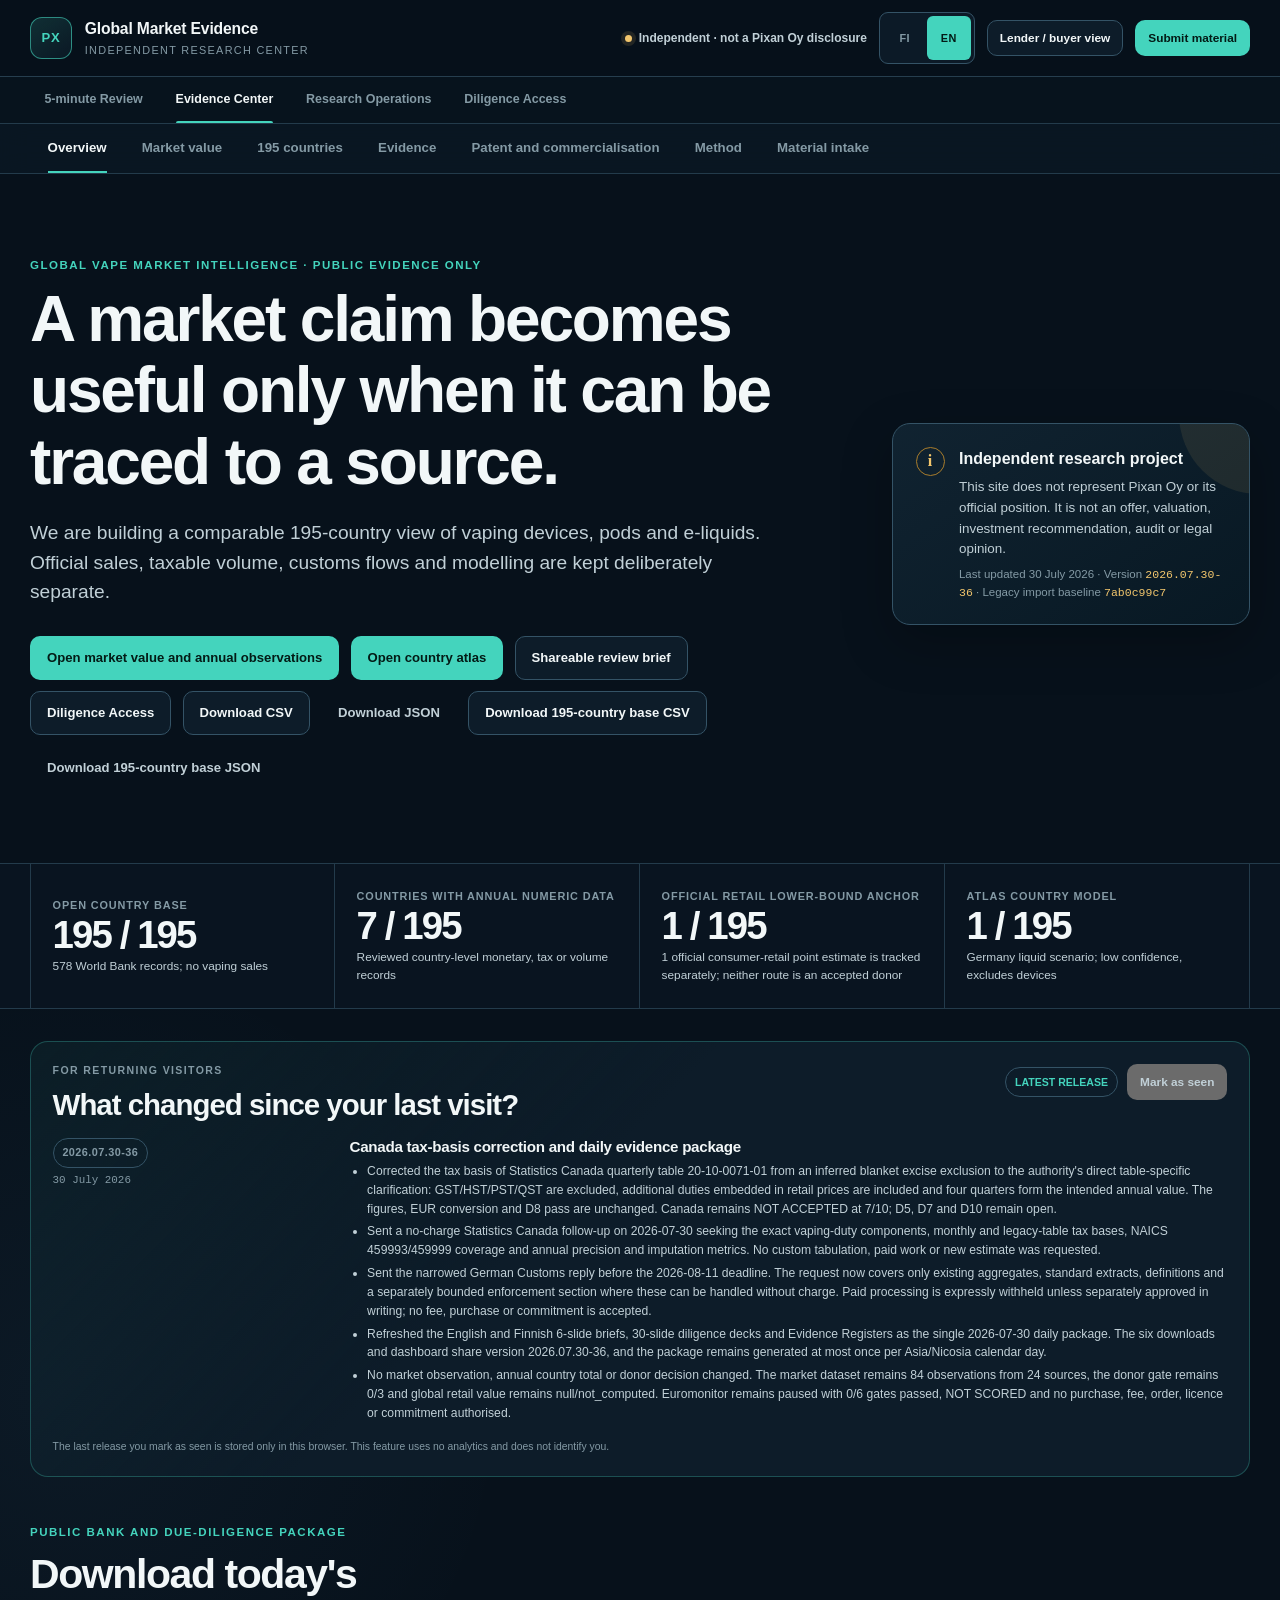
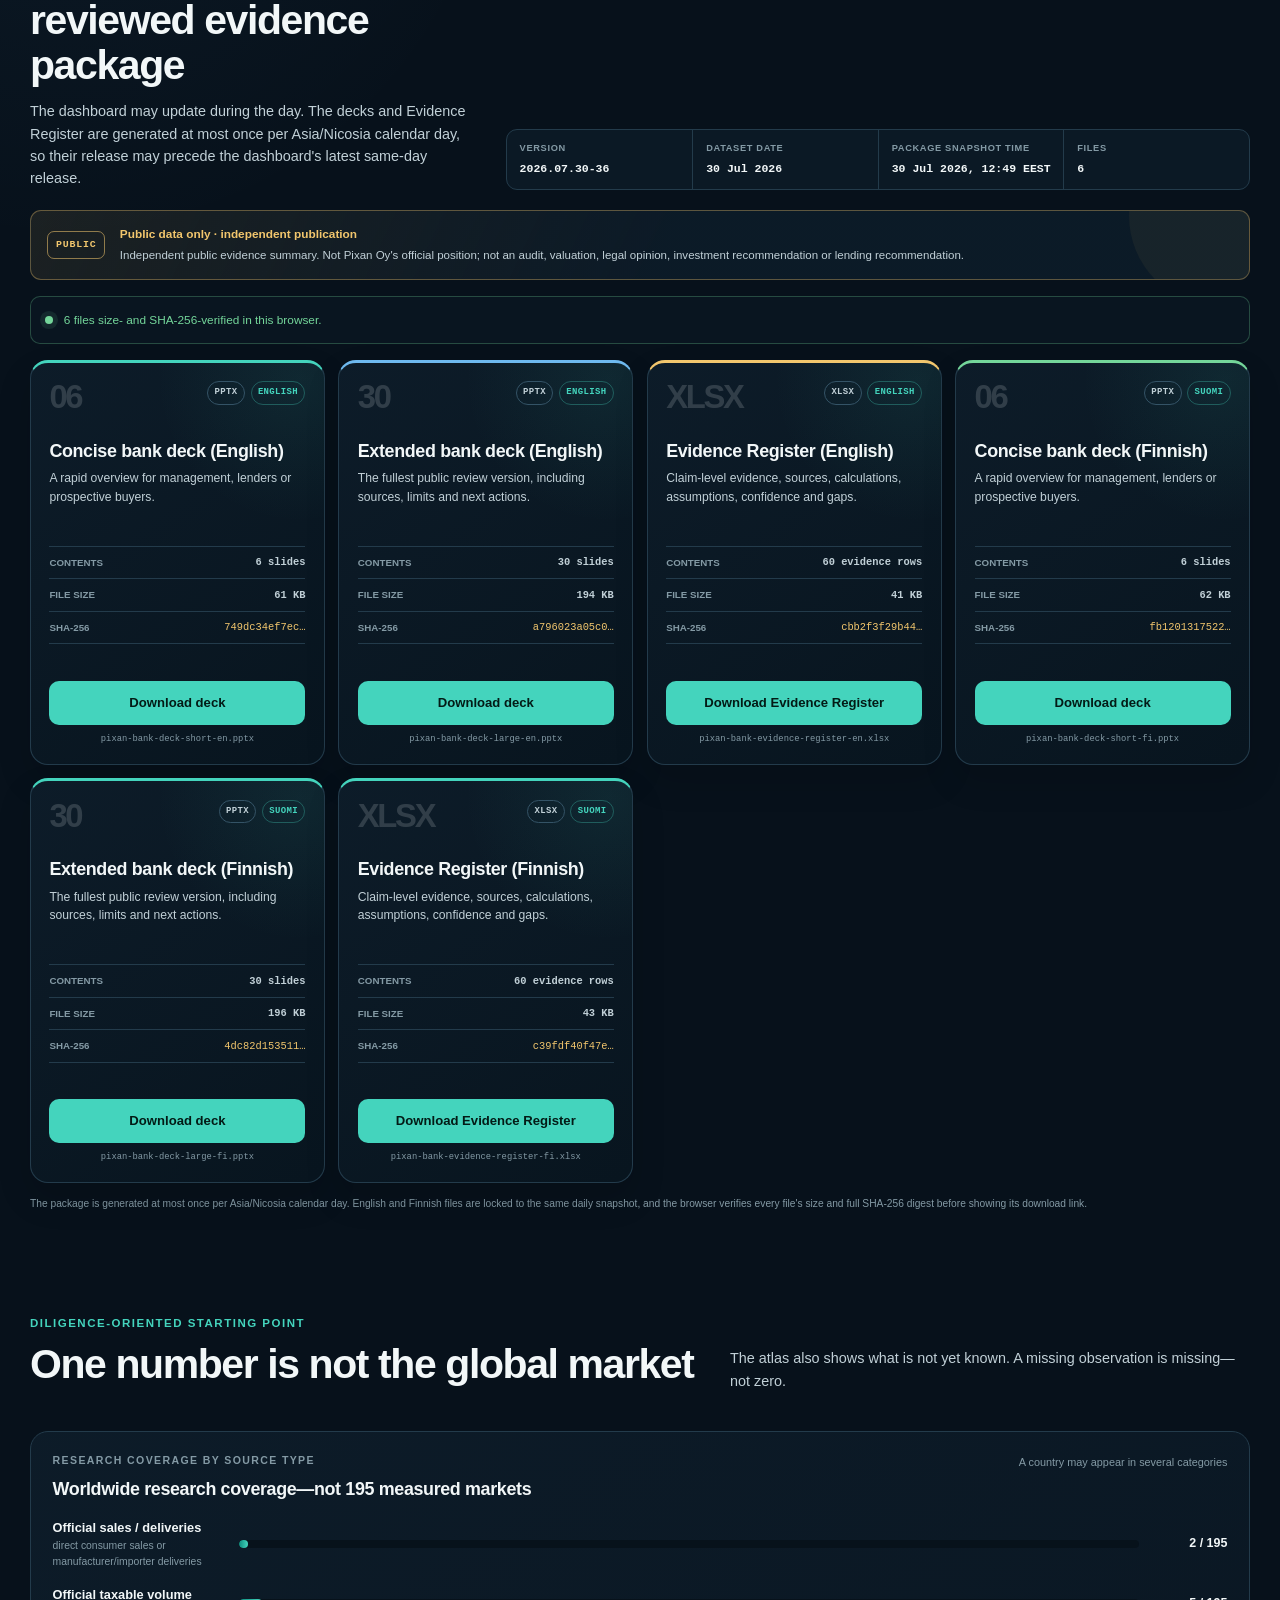
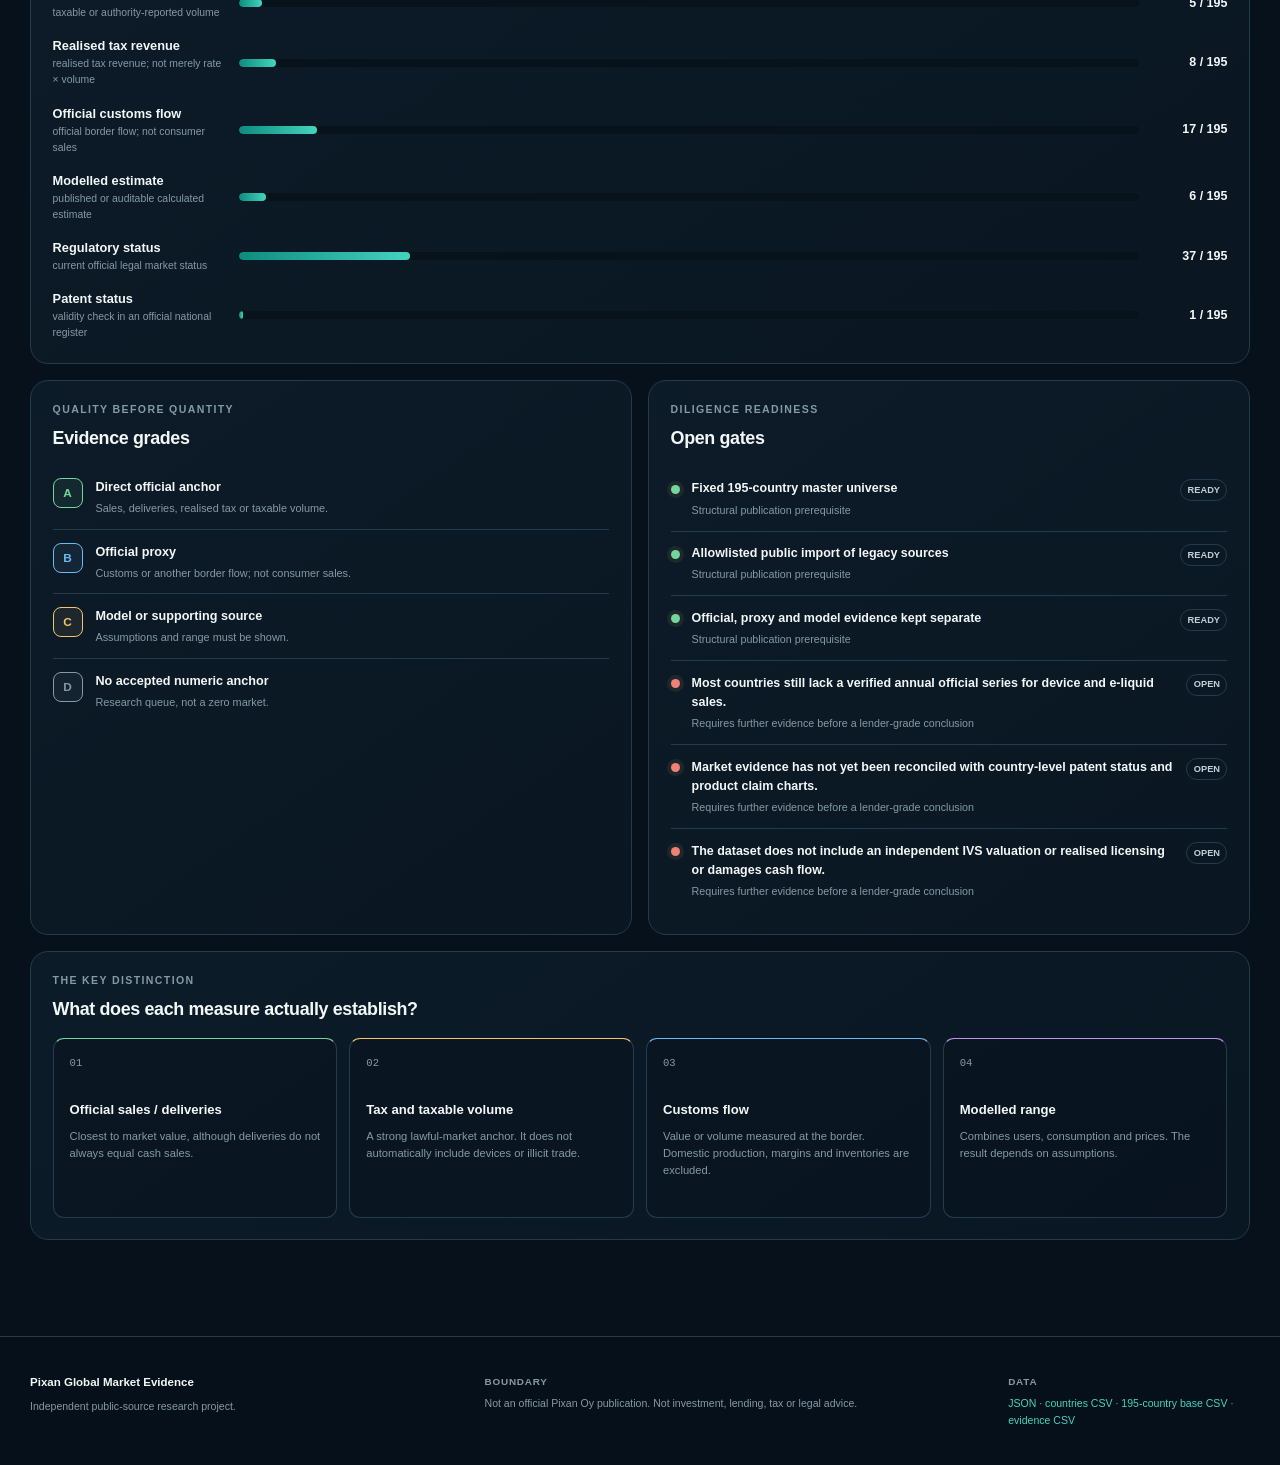
==== site/index.html @ b6220eeb "Publish v36 Canada tax-basis clarification" ====
<!doctype html>
<html lang="en">
<head>
  <meta charset="utf-8">
  <meta name="viewport" content="width=device-width, initial-scale=1">
  <meta name="description" content="Independent public-source evidence center for global vaping-device and e-liquid markets.">
  <meta name="theme-color" content="#08131f">
  <meta property="og:type" content="website">
  <meta property="og:title" content="Pixan Global Market Evidence">
  <meta property="og:description" content="Independent public-source evidence for global vaping markets, patent diligence and lender or buyer review.">
  <meta property="og:image" content="https://jounirautio78-ops.github.io/pixan-global-market-evidence-public/assets/og-pixan-global-market-evidence.png">
  <meta property="og:image:width" content="1200">
  <meta property="og:image:height" content="628">
  <meta property="og:image:alt" content="Pixan Global Market Evidence — independent public-source research">
  <meta name="twitter:card" content="summary_large_image">
  <meta name="twitter:title" content="Pixan Global Market Evidence">
  <meta name="twitter:description" content="Independent public-source evidence for global vaping markets, patent diligence and lender or buyer review.">
  <meta name="twitter:image" content="https://jounirautio78-ops.github.io/pixan-global-market-evidence-public/assets/og-pixan-global-market-evidence.png">
  <title>Pixan Global Market Evidence</title>
  <link rel="icon" href="assets/favicon.svg" type="image/svg+xml">
  <link rel="stylesheet" href="assets/styles.css?v=2026-07-30-36">
  <script defer src="assets/i18n.js?v=2026-07-30-36"></script>
  <script defer src="assets/downloads.js?v=2026-07-30-36"></script>
  <script defer src="assets/app.js?v=2026-07-30-36"></script>
</head>
<body class="atlas-page" data-review-view="evidence">
  <a class="skip-link" href="#main">Siirry sisältöön</a>
  <header class="site-header">
    <div class="header-inner">
      <a class="brand" href="#overview" aria-label="Pixan Global Market Evidence, etusivu">
        <span class="brand-mark" aria-hidden="true">PX</span>
        <span>
          <strong>Global Market Evidence</strong>
          <small>Independent research center</small>
        </span>
      </a>
      <div class="header-actions">
        <span class="independent-pill"><span aria-hidden="true"></span> Ei Pixan Oy:n virallinen julkaisu</span>
        <div class="language-switch" role="group" aria-label="Kielivalinta">
          <button type="button" data-language="fi" lang="fi" aria-label="Suomi" aria-pressed="false">FI</button>
          <button type="button" data-language="en" lang="en" aria-label="English" aria-pressed="true">EN</button>
        </div>
        <a class="button button-secondary button-small evaluator-link" href="review.html?view=review">Lender / buyer view</a>
        <a class="button button-primary button-small" data-submission-link href="#submit">Toimita aineistoa</a>
      </div>
    </div>
  </header>

  <nav id="review-view-nav" class="workspace-view-nav no-print" aria-label="Workspace views">
    <div class="workspace-view-inner">
      <a class="workspace-view-link" data-review-view-link="review" href="review.html?view=review">5-minute Review</a>
      <a class="workspace-view-link" data-review-view-link="evidence" href="index.html" aria-current="page">Evidence Center</a>
      <a class="workspace-view-link" data-review-view-link="operations" href="review.html?view=operations">Research Operations</a>
      <a class="workspace-view-link" href="diligence.html">Diligence Access</a>
    </div>
  </nav>

  <nav class="section-nav" aria-label="Päänavigaatio">
    <div class="nav-inner">
      <a href="#overview" data-tab="overview">Tilannekuva</a>
      <a href="#market" data-tab="market">Markkinan arvo</a>
      <a href="#countries" data-tab="countries">195 maata</a>
      <a href="#evidence" data-tab="evidence">Evidenssi</a>
      <a href="#legal" data-tab="legal">Patentti ja kaupallistaminen</a>
      <a href="#method" data-tab="method">Menetelmä</a>
      <a href="#submit" data-tab="submit">Aineistokanava</a>
    </div>
  </nav>

  <main id="main">
    <section class="hero shell" aria-labelledby="hero-title">
      <div class="hero-copy">
        <p class="eyebrow">Global vape market intelligence · public evidence only</p>
        <h1 id="hero-title">Markkinaväite on hyödyllinen vasta, kun sen voi jäljittää lähteeseen.</h1>
        <p class="hero-lead">Rakennamme 195 maan vertailukelpoista kuvaa sähkötupakka-, laite-, podi- ja e-nestemarkkinoista. Virallinen myynti, verovolyymi, tullivirta ja mallinnus pidetään tarkoituksella erillään.</p>
        <div class="hero-actions">
          <a class="button button-primary" href="#market">Avaa markkina-arvo ja vuosihavainnot</a>
          <a class="button button-primary" href="#countries">Avaa maakohtainen atlas</a>
          <a class="button button-secondary" href="review.html?view=review">Shareable review brief</a>
          <a class="button button-secondary" href="diligence.html">Diligence Access</a>
          <a class="button button-secondary" href="data/countries.csv" download>Lataa CSV</a>
          <a class="button button-ghost" href="data/atlas.json" download>Lataa JSON</a>
          <a class="button button-secondary" href="data/global-base-layer.csv" download>Lataa 195 maan pohja CSV</a>
          <a class="button button-ghost" href="data/global-base-layer.json" download>Lataa 195 maan pohja JSON</a>
        </div>
      </div>
      <aside class="disclosure-card" aria-label="Julkaisun rajaus">
        <div class="disclosure-icon" aria-hidden="true">i</div>
        <div>
          <strong>Riippumaton tutkimusprojekti</strong>
          <p>Tämä sivusto ei edusta Pixan Oy:tä eikä sen virallista kantaa. Se ei ole tarjous, arvonmääritys, sijoitussuositus, tilintarkastus tai oikeudellinen lausunto.</p>
          <p class="muted"><span>Viimeksi päivitetty</span> <time id="snapshot-date">—</time> · <span>Versio</span> <code id="site-version">—</code> · <span>Vanhan tuonnin lähtötaso</span> <code id="source-commit">—</code></p>
        </div>
      </aside>
    </section>

    <section class="metrics-band" aria-label="Aineiston päämittarit">
      <div class="shell metric-grid" id="metric-grid">
        <article class="metric-card skeleton"><span></span><strong></strong><small></small></article>
        <article class="metric-card skeleton"><span></span><strong></strong><small></small></article>
        <article class="metric-card skeleton"><span></span><strong></strong><small></small></article>
        <article class="metric-card skeleton"><span></span><strong></strong><small></small></article>
      </div>
    </section>

    <section class="shell change-section" aria-labelledby="changes-title">
      <article class="panel change-panel">
        <div class="change-heading">
          <div>
            <p class="kicker">Usein palaaville</p>
            <h2 id="changes-title">Mitä on muuttunut viime käyntisi jälkeen?</h2>
          </div>
          <div class="change-status-actions">
            <span class="change-badge" id="changes-badge">Tarkistetaan…</span>
            <button class="button button-ghost button-small change-mark-seen" id="changes-mark-seen" type="button" hidden>Merkitse nähdyksi</button>
          </div>
        </div>
        <div id="changes-since-visit" class="change-list" aria-live="polite"></div>
        <p class="change-local-note">Viimeisin nähdyksi merkitsemäsi julkaisu tallennetaan vain tähän selaimeen. Sivusto ei käytä tätä toimintoa analytiikkaan eikä tunnista kävijää.</p>
      </article>
    </section>

    <section class="shell bank-package-section no-print" data-bank-package aria-labelledby="bank-package-title" aria-busy="true">
      <div class="bank-package-heading">
        <div>
          <p class="eyebrow">Julkinen pankki- ja due diligence -paketti</p>
          <h2 id="bank-package-title">Lataa päivän tarkistettu aineistopaketti</h2>
          <p>Dashboard voi päivittyä päivän aikana. Dekit ja Evidence Register muodostetaan enintään kerran vuorokaudessa (Asia/Nicosia), joten niiden julkaisuversio voi olla saman päivän dashboard-versiota aiempi.</p>
        </div>
        <dl class="bank-package-release" data-bank-package-release hidden>
          <div><dt>Versio</dt><dd data-bank-package-version>—</dd></div>
          <div><dt>Aineiston päivä</dt><dd data-bank-package-as-of>—</dd></div>
          <div><dt>Paketin tilanneaika</dt><dd data-bank-package-built-at>—</dd></div>
          <div><dt>Tiedostoja</dt><dd data-bank-package-count>—</dd></div>
        </dl>
      </div>
      <aside class="bank-package-boundary" aria-label="Julkisen pankkipaketin rajaus">
        <span class="bank-package-boundary-mark" aria-hidden="true">PUBLIC</span>
        <div>
          <strong>Vain julkisesta aineistosta · riippumaton julkaisu</strong>
          <p data-bank-package-boundary>Tämä paketti ei ole Pixan Oy:n julkaisema tai hyväksymä. Se ei ole tarjous, arvonmääritys, sijoitus- tai lainaneuvonta, tilintarkastus eikä oikeudellinen lausunto.</p>
        </div>
      </aside>
      <div class="bank-package-status" data-bank-package-status role="status" aria-live="polite">
        <span class="bank-package-status-dot" aria-hidden="true"></span>
        <span>Tarkistetaan nykyisiä latauksia…</span>
      </div>
      <div class="bank-package-grid" data-bank-package-artifacts role="list" hidden></div>
      <p class="bank-package-note" data-bank-package-note hidden>Paketti muodostetaan enintään kerran Asia/Nicosia-kalenterivuorokaudessa. Englannin- ja suomenkieliset tiedostot on lukittu samaan päivittäiseen tilannekuvaan, ja selain tarkistaa jokaisen tiedoston koon sekä koko SHA-256-tiivisteen ennen latauslinkin näyttämistä.</p>
    </section>

    <section class="tab-panel shell" id="panel-overview" data-panel="overview">
      <div class="section-heading">
        <div>
          <p class="eyebrow">Due diligence -lähtökohta</p>
          <h2>Yksi numero ei ole maailmanmarkkina</h2>
        </div>
        <p>Atlas kertoo myös sen, mitä emme vielä tiedä. Puuttuva havainto on puuttuva — ei nolla.</p>
      </div>

      <div class="dashboard-grid">
        <article class="panel panel-wide">
          <div class="panel-heading">
            <div>
              <p class="kicker">Tutkimuspeitto lähdetyypeittäin</p>
              <h3>Maailmanlaajuinen tutkimuspeitto — ei 195 mitattua markkinaa</h3>
            </div>
            <span class="panel-note">Maa voi kuulua useaan luokkaan</span>
          </div>
          <div id="coverage-bars" class="coverage-bars" aria-live="polite"></div>
        </article>

        <article class="panel">
          <div class="panel-heading">
            <div>
              <p class="kicker">Laatu ennen määrää</p>
              <h3>Todistetasot</h3>
            </div>
          </div>
          <div class="grade-list">
            <div><span class="grade grade-a">A</span><p><strong>Suora viranomaisankkuri</strong><small>Myynti, toimitus, verototeuma tai verovolyymi.</small></p></div>
            <div><span class="grade grade-b">B</span><p><strong>Virallinen proxy</strong><small>Tulli- tai muu rajavirta; ei kuluttajamyynti.</small></p></div>
            <div><span class="grade grade-c">C</span><p><strong>Malli tai täydentävä lähde</strong><small>Oletukset ja vaihteluväli näytettävä.</small></p></div>
            <div><span class="grade grade-d">D</span><p><strong>Ei hyväksyttyä numeerista ankkuria</strong><small>Tutkimusjono, ei nollamarkkina.</small></p></div>
          </div>
        </article>

        <article class="panel">
          <div class="panel-heading">
            <div>
              <p class="kicker">Neuvotteluvalmius</p>
              <h3>Avoimet portit</h3>
            </div>
          </div>
          <div id="readiness-list" class="readiness-list"></div>
        </article>

        <article class="panel panel-wide">
          <div class="panel-heading">
            <div>
              <p class="kicker">Tärkein ero</p>
              <h3>Mitä kukin mittari oikeasti todistaa?</h3>
            </div>
          </div>
          <div class="measure-grid">
            <div class="measure-card measure-official"><span>01</span><strong>Virallinen myynti / toimitus</strong><p>Lähimpänä markkina-arvoa, mutta toimitusmyynti ei aina ole kassamyyntiä.</p></div>
            <div class="measure-card measure-tax"><span>02</span><strong>Vero ja verovolyymi</strong><p>Vahva laillisen markkinan ankkuri. Ei automaattisesti sisällä laitteita tai harmaata kauppaa.</p></div>
            <div class="measure-card measure-customs"><span>03</span><strong>Tullivirta</strong><p>Rajalla mitattu arvo tai määrä. Kotimainen tuotanto, katteet ja varastot puuttuvat.</p></div>
            <div class="measure-card measure-model"><span>04</span><strong>Mallinnettu vaihteluväli</strong><p>Yhdistää käyttäjät, kulutuksen ja hinnat. Tulos riippuu oletuksista.</p></div>
          </div>
        </article>
      </div>
    </section>

    <section class="tab-panel shell" id="panel-market" data-panel="market" hidden>
      <div class="section-heading">
        <div>
          <p class="eyebrow">Observed · derived · modelled</p>
          <h2>Vuosittainen markkina-arvo ja laskentareitit</h2>
        </div>
        <p>Vahvistetut toimitukset, verotetut määrät, verotuotot ja mallinnetut arviot pidetään erillään. Eri mittareita käytetään rinnakkaiseen tarkistukseen, ei saman myynnin laskemiseen kahdesti.</p>
      </div>

      <div class="market-summary-grid" id="market-metrics" aria-live="polite">
        <article class="metric-card skeleton"><span></span><strong></strong><small></small></article>
        <article class="metric-card skeleton"><span></span><strong></strong><small></small></article>
        <article class="metric-card skeleton"><span></span><strong></strong><small></small></article>
        <article class="metric-card skeleton"><span></span><strong></strong><small></small></article>
      </div>

      <div class="market-layout">
        <article class="panel panel-wide market-range-panel">
          <div class="panel-heading">
            <div>
              <p class="kicker">Ulkopuoliset vertailupisteet</p>
              <h3>Vuoden 2025 kaupalliset maailmanmarkkina-arviot erikseen</h3>
            </div>
            <span class="market-status-chip market-status-caution">Ei atlaksen arvio</span>
          </div>
          <div id="market-global-range" class="market-global-range"></div>
          <p class="panel-note">Julkaisijoiden tuoterajaukset ja menetelmät poikkeavat toisistaan. Pienintä ja suurinta lukua ei yhdistetä tilastolliseksi vaihteluväliksi eikä atlaksen arvioksi.</p>
        </article>

        <article class="panel market-readiness-panel">
          <p class="kicker">Mallin valmius</p>
          <h3 id="market-readiness-title">Ei vielä estimaattivalmis</h3>
          <div id="market-readiness" class="market-readiness"></div>
        </article>
      </div>

      <section class="panel evidence-lanes-panel" id="market-evidence-lanes" aria-labelledby="market-evidence-lanes-title" aria-busy="true">
        <div class="panel-heading">
          <div>
            <p class="kicker">Julkaisuraja tietuekohtaisesti</p>
            <h3 id="market-evidence-lanes-title">Kolme evidenssikaistaa pitävät julkisen, lisensoidun ja yksityisen aineiston erillään</h3>
          </div>
          <span class="market-status-chip" id="market-evidence-lanes-status">Tarkistetaan kaistoja…</span>
        </div>
        <p class="panel-note">Julkinen sivusto näyttää tietueita vain public_reproducible-kaistalta. Muista kaistoista näytetään vain julkaisusääntö ja tyhjä tilapaikka — ei arvoja, rivejä, lähettäjiä tai aineistopoimintoja.</p>
        <div class="evidence-lane-grid" id="market-evidence-lane-grid" aria-live="polite"></div>
      </section>

      <section class="panel donor-ledger" id="market-donor-ledger" aria-labelledby="market-donor-ledger-title" aria-busy="true">
        <div class="donor-ledger-heading">
          <div>
            <p class="kicker">Luovuttajamarkkinoiden hyväksyntä- ja muunnosohjaamo</p>
            <h3 id="market-donor-ledger-title">D1–D10 lasketaan tietueista, ja jokainen este johtaa seuraavaan hankintatoimeen</h3>
          </div>
          <span class="market-status-chip donor-protocol-version" id="market-donor-protocol-version">Protokolla —</span>
        </div>
        <aside class="donor-ledger-rule" aria-label="Luovuttajamarkkinoiden hyväksymissääntö">
          <strong id="market-donor-gate-rule">0/3 muuttuu vain, kun ehdokas läpäisee jokaisen kriteerin.</strong>
          <p id="market-donor-rule">Tarkistetaan hyväksymissääntöä…</p>
        </aside>
        <div class="donor-ledger-summary" id="market-donor-summary" aria-live="polite"></div>
        <div class="donor-matrix-section">
          <div class="donor-subheading">
            <div>
              <p class="kicker">Fail-closed-matriisi</p>
              <h4>D1–D10-kriteerit ja laskettu päätös</h4>
            </div>
            <span class="panel-note">✓ läpäisty · × hylätty · ? avoin</span>
          </div>
          <div class="table-wrap donor-matrix-wrap" tabindex="0" role="region" aria-label="Luovuttajamarkkinaehdokkaiden D1–D10-matriisi">
            <table class="data-table donor-matrix-table">
              <thead id="market-donor-matrix-head"></thead>
              <tbody id="market-donor-matrix-body"></tbody>
            </table>
          </div>
        </div>
        <div class="donor-control-section">
          <div class="donor-subheading">
            <div>
              <p class="kicker">Sulkemissuunnitelma</p>
              <h4>Este, seuraava näyttö, hankintareitti ja käyttöoikeustila</h4>
            </div>
          </div>
          <div class="table-wrap donor-control-wrap" tabindex="0" role="region" aria-label="Luovuttajamarkkinoiden evidenssiaukkojen sulkemissuunnitelma">
            <table class="data-table donor-control-table">
              <thead>
                <tr>
                  <th scope="col">Ehdokas</th>
                  <th scope="col">Tarkka este</th>
                  <th scope="col">Seuraava näyttö</th>
                  <th scope="col">Hankintareitti</th>
                  <th scope="col">Vastaustila</th>
                  <th scope="col">Käyttöoikeustila</th>
                  <th scope="col">Tarkistettu</th>
                </tr>
              </thead>
              <tbody id="market-donor-control-body"></tbody>
            </table>
          </div>
        </div>
        <div class="donor-control-section donor-closure-section">
          <div class="donor-subheading">
            <div>
              <p class="kicker">Ensimmäisen donorin sulkemistaulu</p>
              <h4>Kuka hankkii mitä näyttöä, millä reitillä ja mihin määräpäivään</h4>
            </div>
            <span class="panel-note">Toimi ei muuta D1–D10-tilaa ennen lähteistettyä validointia.</span>
          </div>
          <div class="table-wrap donor-control-wrap" tabindex="0" role="region" aria-label="Luovuttajamarkkinoiden kriteerikohtaiset sulkemistoimet">
            <table class="data-table donor-control-table donor-closure-table">
              <thead>
                <tr>
                  <th scope="col">Ehdokas</th>
                  <th scope="col">Kriteerit</th>
                  <th scope="col">Vastuurooli</th>
                  <th scope="col">Reitti</th>
                  <th scope="col">Tavoitenäyttö</th>
                  <th scope="col">Julkinen tila</th>
                  <th scope="col">Seuraava seuranta</th>
                  <th scope="col">Vaikutus porttiin</th>
                </tr>
              </thead>
              <tbody id="market-donor-closure-body"></tbody>
            </table>
          </div>
          <p class="donor-ledger-status" id="market-donor-closure-status" role="status" aria-live="polite">Tarkistetaan kriteerikohtaisia sulkemistoimia…</p>
        </div>
        <div class="donor-candidate-grid" id="market-donor-candidates"></div>
        <p class="donor-ledger-status" id="market-donor-status" role="status" aria-live="polite">Tarkistetaan luovuttajamarkkinaehdokkaita…</p>
      </section>

      <section class="panel scenario-lab" id="market-scenario-lab" aria-labelledby="market-scenario-title" aria-busy="true">
        <div class="scenario-lab-heading">
          <div>
            <p class="kicker">Maa × vuosi · lähteistetty low / base / high</p>
            <h3 id="market-scenario-title">Skenaariolaboratorio ei täytä puuttuvia syötteitä nollilla</h3>
          </div>
          <span class="market-status-chip market-status-caution" id="market-scenario-status">not_computed</span>
        </div>
        <aside class="scenario-global-gate" id="market-scenario-global" aria-live="polite">
          <strong>Maailman kokonaisluku: not_computed</strong>
          <p>Vähintään kolme hyväksyttyä luovuttajamarkkinaa ja peittoportin läpäisy vaaditaan ennen laskentaa.</p>
        </aside>
        <div class="scenario-card-grid" id="market-scenario-cards"></div>
        <p class="scenario-lab-note" id="market-scenario-rule">Tarkistetaan skenaariolaskennan julkaisusääntöä…</p>
      </section>

      <aside class="panel fx-method" id="market-fx-method" aria-live="polite" data-state="loading">
        <strong>EUR-vasta-arvot: tarkistetaan ECB:n vuosikeskiarvoja…</strong>
        <p>Alkuperäiset arvot säilyvät ensisijaisina. Puuttuvaa tai yhteensopimatonta kurssia ei korvata päätellyllä arvolla.</p>
      </aside>

      <article class="panel market-observations-panel">
        <div class="panel-heading">
          <div>
            <p class="kicker">Maa × vuosi × mittari</p>
            <h3 id="market-observations-title">Vahvistetut ja johdetut määrälliset havainnot</h3>
          </div>
          <a class="button button-secondary button-small" href="data/market-values.csv" download>Lataa markkina-aineisto</a>
        </div>
        <div class="table-wrap" tabindex="0" role="region" aria-labelledby="market-observations-title">
          <table class="data-table market-table">
            <thead>
              <tr>
                <th scope="col">Maa / alue</th>
                <th scope="col">Vuosi</th>
                <th scope="col">Mittari</th>
                <th scope="col">Arvo tai määrä</th>
                <th scope="col">Näytön luonne</th>
                <th scope="col">Rajaus</th>
                <th scope="col"><span class="sr-only">Lähde</span></th>
              </tr>
            </thead>
            <tbody id="market-observation-rows"></tbody>
          </table>
        </div>
        <div id="market-empty" class="empty-state" hidden>Markkinahavaintoja ei voitu ladata.</div>
      </article>

      <div class="section-heading market-method-heading">
        <div>
          <p class="eyebrow">Triangulaatio ilman tuplalaskentaa</p>
          <h2>Seitsemän vaihtoehtoista laskentareittiä</h2>
        </div>
        <div class="market-method-intro">
          <p>Menetelmät tuottavat rinnakkaisia low/base/high-arvioita. Niitä verrataan ja painotetaan evidenssin laadulla; niitä ei summata keskenään.</p>
          <a class="button button-secondary button-small" href="https://github.com/jounirautio78-ops/pixan-global-market-evidence-public/blob/main/source/GLOBAL_RESEARCH_ROUTES.md" target="_blank" rel="noreferrer">Avaa maailmanlaajuinen lähdereittisuunnitelma</a>
        </div>
      </div>
      <div class="market-method-grid" id="market-methods"></div>
      <div id="market-models" class="market-model-grid"></div>
    </section>

    <section class="tab-panel shell" id="panel-countries" data-panel="countries" hidden>
      <div class="section-heading">
        <div>
          <p class="eyebrow">UN 193 + Pyhä istuin + Palestiina</p>
          <h2 id="country-table-title">195 maan markkina-atlas</h2>
        </div>
        <p>Valitse valtio nähdäksesi nykyisen ankkurin, puutteet, lähteet ja seuraavan tutkimusreitin. Erikseen raportoituja markkina-alueita ja territorioita varten rakennetaan päällekkäisyyden estävä erillinen kerros.</p>
      </div>

      <section class="panel global-base-panel" id="global-base-panel" aria-labelledby="global-base-title" aria-busy="true">
        <div class="panel-heading">
          <div>
            <p class="kicker">Avoin vertailupohja · ei sähkötupakkamyyntiä</p>
            <h3 id="global-base-title">195 maan demografinen ja taloudellinen pohjakerros</h3>
          </div>
          <span class="market-status-chip" id="global-base-status">Tarkistetaan…</span>
        </div>
        <aside class="global-base-boundary">
          <strong>Maailman vähittäismyynti pysyy estettynä.</strong>
          <p>Väestö, työikäinen väestö, BKT/asukas, käyttäjäprevalenssi ja tullivirta ovat tausta- tai proxymittareita. Niitä ei summata sähkötupakkamarkkinaksi.</p>
        </aside>
        <div class="global-base-grid" id="global-base-summary" aria-live="polite"></div>
        <aside class="global-base-boundary">
          <strong>195 maan menetelmäkontrolli — ei 195 yksilöllistä tai määrällistettyä markkinareittiä.</strong>
          <p>Jokainen maa saa näkyvän reittiluokan ja seuraavan evidenssitoimen. Tarkistetut maakohtaiset suunnitelmat, lähdejohtolangat, alueellinen TPD-malli ja vielä rajaamattomat maat pidetään erillään.</p>
        </aside>
        <div class="global-base-grid" id="method-route-summary" aria-live="polite">
          <p class="empty-state">Tarkistetaan menetelmäkontrollia…</p>
        </div>
        <div class="global-base-footer">
          <p id="global-base-method">World Bank -sarjoista valitaan uusin ei-tyhjä havainto vuosilta 2020–2024 ja todellinen lähdevuosi säilytetään. EUR-vasta-arvo lasketaan vain saman lähdevuoden EKP-kurssilla.</p>
          <div class="global-base-actions">
            <a class="button button-secondary button-small" href="data/global-base-layer.csv" download>Lataa pohjakerros CSV</a>
            <a class="button button-ghost button-small" href="data/global-base-layer.json" download>Lataa pohjakerros JSON</a>
            <a class="button button-ghost button-small" href="https://github.com/jounirautio78-ops/pixan-global-market-evidence-public/blob/main/source/COUNTRY_METHOD_ROUTE_MAP.md" target="_blank" rel="noreferrer">Avaa menetelmäkontrolli</a>
          </div>
        </div>
      </section>

      <div class="toolbar" aria-label="Maataulukon suodattimet">
        <label class="search-field">
          <span class="sr-only">Hae maata</span>
          <svg viewBox="0 0 24 24" aria-hidden="true"><path d="m21 21-4.35-4.35m2.35-5.65a8 8 0 1 1-16 0 8 8 0 0 1 16 0Z"/></svg>
          <input id="country-search" type="search" placeholder="Hae maata tai ISO-koodia…" autocomplete="off">
        </label>
        <label>
          <span class="sr-only">Alue</span>
          <select id="region-filter"><option value="">Kaikki alueet</option></select>
        </label>
        <label>
          <span class="sr-only">Todistetaso</span>
          <select id="grade-filter">
            <option value="">Kaikki todistetasot</option>
            <option value="A">A · viranomaisankkuri</option>
            <option value="B">B · virallinen proxy</option>
            <option value="C">C · mallinnus</option>
            <option value="D">D · tutkimusjono</option>
          </select>
        </label>
        <label>
          <span class="sr-only">Menetelmäreitin luokka</span>
          <select id="method-route-filter">
            <option value="">Kaikki menetelmäreittien luokat</option>
            <option value="reviewed_method_plan">Tarkistettu maakohtainen suunnitelma</option>
            <option value="reviewed_source_lead">Tarkistettu lähdejohtolanka</option>
            <option value="regional_tpd_pattern_only">Alueellinen TPD-raportointimalli</option>
            <option value="proxy_only_unscoped">Vain proxy / vielä rajaamatta</option>
          </select>
        </label>
        <span class="result-count" id="country-count" aria-live="polite">—</span>
      </div>

      <div class="table-wrap" tabindex="0" role="region" aria-labelledby="country-table-title">
        <table class="data-table">
          <thead>
            <tr>
              <th scope="col">Maa</th>
              <th scope="col">Alue</th>
              <th scope="col">Paras näyttö</th>
              <th scope="col">Peitto</th>
              <th scope="col">Keskeinen havainto</th>
              <th scope="col"><span class="sr-only">Avaa</span></th>
            </tr>
          </thead>
          <tbody id="country-rows"></tbody>
        </table>
      </div>
      <div id="country-empty" class="empty-state" hidden>Yksikään maa ei vastaa valittuja suodattimia.</div>
    </section>

    <section class="tab-panel shell" id="panel-evidence" data-panel="evidence" hidden>
      <div class="section-heading">
        <div>
          <p class="eyebrow">Claim → source</p>
          <h2>Evidenssirekisteri</h2>
        </div>
        <p>Jokainen julkinen väite sidotaan lähteeseen ja rajaukseen. A-luokka kertoo lähteen virallisuudesta, ei koko maan täydellisestä myyntipeitosta.</p>
      </div>
      <div class="toolbar">
        <label class="search-field">
          <span class="sr-only">Hae evidenssiä</span>
          <svg viewBox="0 0 24 24" aria-hidden="true"><path d="m21 21-4.35-4.35m2.35-5.65a8 8 0 1 1-16 0 8 8 0 0 1 16 0Z"/></svg>
          <input id="evidence-search" type="search" placeholder="Hae lähdettä, maata tai mittaria…">
        </label>
        <label>
          <span class="sr-only">Lähdeluokka</span>
          <select id="evidence-grade-filter">
            <option value="">Kaikki lähdeluokat</option>
            <option value="A">A</option><option value="B">B</option><option value="C">C</option>
          </select>
        </label>
        <a class="button button-secondary button-small" href="data/evidence.csv" download>Lataa rekisteri</a>
      </div>
      <div id="evidence-list" class="evidence-grid"></div>
      <div id="evidence-empty" class="empty-state" hidden>Hakua vastaavaa evidenssiä ei löytynyt.</div>
    </section>

    <section class="tab-panel shell" id="panel-legal" data-panel="legal" hidden>
      <div class="section-heading">
        <div>
          <p class="eyebrow">EP3032975 · koko historia · julkinen evidenssi</p>
          <h2>Patenttihistoria, maailmanlaajuinen perhe ja kaupallistaminen</h2>
        </div>
        <p>Jokainen tieto näyttää lähteen, evidenssitason, prosessin lopullisuuden ja sen, mitä tiedosta ei saa päätellä. Patenttiarvo, yritysarvo, vakuusarvo ja toteutunut kassavirta pidetään erillään.</p>
      </div>
      <div class="patent-trust-strip" aria-label="Patenttiaineiston luottamusperiaatteet">
        <div><span class="patent-tier patent-tier-official">A</span><p><strong>Virallinen</strong><small>Rekisteri, patenttijulkaisu, tuomio tai säädös.</small></p></div>
        <div><span class="patent-tier patent-tier-secondary">B</span><p><strong>Sekundäärivahvistus</strong><small>Luotettava tietokanta tai arkistoitu aikalaislähde.</small></p></div>
        <div><span class="patent-tier patent-tier-lead">C</span><p><strong>Avoin johtolanka</strong><small>Ei muutu väitteeksi ennen alkuperäislähteen varmennusta.</small></p></div>
      </div>

      <div id="patent-metrics" class="market-summary-grid patent-metrics" aria-live="polite"></div>

      <div class="patent-overview-grid">
        <article class="panel patent-overview-card">
          <div class="panel-heading"><div><p class="kicker">Keksintö ja oikeuden identiteetti</p><h3 id="patent-title">—</h3></div><span id="patent-central-status" class="market-status-chip">—</span></div>
          <p id="patent-invention-summary" class="patent-lead">—</p>
          <dl id="patent-identifiers" class="patent-identifiers"></dl>
          <div class="patent-claim-box"><strong>Vaatimusten ydin yleiskielellä</strong><p id="patent-claim-summary">—</p><small id="patent-claim-limit">—</small></div>
        </article>
        <aside class="panel patent-boundary-card">
          <p class="kicker">Luottamusprotokolla</p>
          <h3>Väite vain sen lähteen kantaman verran</h3>
          <ul class="check-list patent-boundary-list">
            <li>Perhejulkaisu ei ole nykyinen kansallinen voimassaolo.</li>
            <li>Saksan ratkaisu ei ole maailmanlaajuinen loukkaustuomio.</li>
            <li>Koko markkina ei ole rojaltipohja tai vahingonkorvaus.</li>
            <li>Prosessin päätös ei ole sama kuin toteutunut kassavirta.</li>
          </ul>
          <a class="button button-secondary button-small" href="data/patent-history.json" download>Lataa koko patenttiaineisto JSON</a>
        </aside>
      </div>

      <article class="panel patent-history-panel">
        <div class="panel-heading">
          <div><p class="kicker">2012 → 22.7.2026</p><h3>Tässä julkaisussa dokumentoitu julkinen historia</h3></div>
          <span class="panel-note">Yhtiötausta, hakemukset, väite, valitus ja oikeusprosessit eroteltuina</span>
        </div>
        <ol id="patent-timeline" class="timeline patent-timeline"></ol>
      </article>

      <article class="panel patent-alerts-panel">
        <div class="panel-heading">
          <div><p class="kicker">Oikeuksien säilyttäminen ennen kaupallistamista</p><h3>Määräpäivät ja due diligence -hälytykset</h3></div>
          <span id="patent-alert-count" class="panel-note">—</span>
        </div>
        <p class="panel-note patent-alert-intro">Lakisääteiset eräpäivät, rekisterin ilmoittamat in-force-through-päivät ja sisäiset tarkistustavoitteet on merkitty eri tavoin. Tarkista aina virallisesta rekisteristä ennen toimintaa.</p>
        <div id="patent-alerts" class="patent-alerts"></div>
      </article>

      <article class="panel patent-family-panel">
        <div class="panel-heading">
          <div><p class="kicker">Virallinen perhejulkaisu ≠ nykyinen kansallinen tila</p><h3 id="patent-family-table-title">Maailmanlaajuinen patenttiperhe</h3></div>
          <a class="button button-secondary button-small" href="data/patent-family.csv" download>Lataa perhetaulukko CSV</a>
        </div>
        <div class="filter-bar patent-filter-bar">
          <label class="search-field"><span class="sr-only">Hae maata tai patenttinumeroa</span><input id="patent-family-search" type="search" placeholder="Hae maata tai patenttinumeroa…"></label>
          <p id="patent-family-count" class="panel-note">—</p>
        </div>
        <div class="table-wrap" tabindex="0" role="region" aria-labelledby="patent-family-table-title">
          <table class="data-table patent-family-table">
            <caption class="sr-only">Patenttiperheen viralliset julkaisut ja kansallisen tilan varmennustaso 22.7.2026</caption>
            <thead><tr><th scope="col">Maa / alue</th><th scope="col">Julkaisu</th><th scope="col">Julkaisupäivä</th><th scope="col">Mitä on vahvistettu</th><th scope="col">Nykyinen kansallinen tila</th><th scope="col"><span class="sr-only">Rekisteri</span></th></tr></thead>
            <tbody id="patent-family-rows"></tbody>
          </table>
        </div>
      </article>

      <article class="panel patent-proceedings-panel">
        <div class="panel-heading"><div><p class="kicker">Menettelytyypit eivät ole sama asia</p><h3>Väite, uudelleentarkastus, mitättömyys ja loukkaus</h3></div></div>
        <div id="patent-proceedings" class="patent-proceedings"></div>
      </article>

      <section class="patent-commercialisation" aria-labelledby="patent-commercialisation-title">
        <div class="section-heading patent-subheading">
          <div><p class="eyebrow">Evidenssi ensin · oikeudellisen neuvonannon ohjaama</p><h3 id="patent-commercialisation-title">Miten Saksan päätöstä voidaan hyödyntää ja rahavirtaa rakentaa</h3></div>
          <p>Strategiakehys auttaa priorisoimaan, mutta ei väitä patentin olevan voimassa tai tuotteen loukkaavan missään maassa ilman maakohtaista varmennusta.</p>
        </div>
        <article id="patent-positioning" class="panel patent-positioning"></article>

        <div class="patent-strategy-grid">
          <article class="panel">
            <div class="panel-heading"><div><p class="kicker">Neljä kovaa porttia</p><h3>Vahvista ennen yhteydenottoa</h3></div></div>
            <div id="patent-readiness" class="patent-readiness"></div>
          </article>
          <article class="panel">
            <div class="panel-heading"><div><p class="kicker">100 pisteen priorisointi</p><h3>Maavalinnan pisteytys</h3></div></div>
            <div id="patent-scoring" class="patent-scoring"></div>
          </article>
        </div>

        <article class="panel patent-routes-panel">
          <div class="panel-heading"><div><p class="kicker">Omistus · lisenssi · rahoitus · valvonta</p><h3>Mahdolliset kaupallistamisreitit</h3></div></div>
          <div id="patent-routes" class="patent-routes"></div>
        </article>

        <article class="panel patent-sequence-panel">
          <div class="panel-heading"><div><p class="kicker">Ehdotettu etenemisjärjestys</p><h3>Vahvistuksesta neuvottelukelpoiseen kassavirtapakettiin</h3></div></div>
          <ol id="patent-sequence" class="patent-sequence"></ol>
        </article>

        <article class="warning-box patent-guardrails-box">
          <strong>Mitä dashboard ei saa väittää</strong>
          <div id="patent-guardrails" class="patent-guardrails"></div>
        </article>
      </section>

      <article class="panel patent-sources-panel">
        <div class="panel-heading"><div><p class="kicker">Auditoitava lähdeketju</p><h3>Patenttiosion lähteet ja niiden rajat</h3></div><span id="patent-source-count" class="panel-note">—</span></div>
        <div id="patent-sources" class="patent-sources"></div>
      </article>
    </section>

    <section class="tab-panel shell" id="panel-method" data-panel="method" hidden>
      <div class="section-heading">
        <div>
          <p class="eyebrow">Toistettava tutkimusmalli</p>
          <h2>Menetelmä ja laskentasäännöt</h2>
        </div>
        <p>Tavoite ei ole täyttää karttaa hinnalla millä hyvänsä, vaan muodostaa vuosittain päivittyvä ja auditoitava aineistoketju.</p>
      </div>
      <div id="method-cards" class="method-grid"></div>
      <article class="panel formula-panel">
        <div>
          <p class="kicker">Täsmäytyskehikko</p>
          <h3>Näennäinen laillinen kulutus</h3>
          <p>Käytetään vain, kun kaikki komponentit ovat yhteensopivia samalta ajalta ja samasta tuoteryhmästä.</p>
        </div>
        <div class="formula" aria-label="Kotimainen tuotanto plus kulutukseen luovutettu tuonti miinus vienti ja jälleenvienti plus tai miinus varaston muutos">
          <span>kotimainen tuotanto</span><b>+</b><span>tuonti kulutukseen</span><b>−</b><span>vienti ja jälleenvienti</span><b>±</b><span>varastomuutos</span>
        </div>
      </article>
      <article class="panel rules-panel">
        <div class="panel-heading"><div><p class="kicker">Koneelliset portit</p><h3>Mitä julkaisuputki ei saa päästää läpi</h3></div></div>
        <ul id="validation-rules" class="check-list"></ul>
      </article>
    </section>

    <section class="tab-panel shell" id="panel-submit" data-panel="submit" hidden>
      <div class="section-heading">
        <div>
          <p class="eyebrow">Secure intake · review before publish</p>
          <h2>Toimita uutta markkina-aineistoa</h2>
        </div>
        <p>Alkuperäiset tiedostot vastaanotetaan erilliseen Dropbox-kansioon. Julkiseen dashboardiin päätyy vain tarkistettu, lähteistetty ja turvalliseksi rajattu tieto.</p>
      </div>

      <div class="submission-grid">
        <a id="dropbox-link" class="submission-card submission-primary" href="#" target="_blank" rel="noreferrer">
          <span class="submission-icon" aria-hidden="true">↥</span>
          <p class="kicker">Suositeltu tiedostoille</p>
          <h3>Lähetä Dropboxiin</h3>
          <p>PDF, Excel, Word, CSV, kuvat, sähköpostiviennit ja muut alkuperäiset tiedostot. Lähettäjä ei näe kansion muuta sisältöä.</p>
          <span class="card-action">Avaa turvallinen tiedostopyyntö <span aria-hidden="true">→</span></span>
        </a>
        <a id="whatsapp-link" class="submission-card" href="#" target="_blank" rel="noreferrer">
          <span class="submission-icon" aria-hidden="true">W</span>
          <p class="kicker">Nopea yhteydenotto</p>
          <h3>WhatsApp</h3>
          <p>Lähetä vihje tai sovi aineiston toimittamisesta. Älä lähetä arkaluonteisia henkilötietoja ilman tarvetta.</p>
          <span class="card-action">Avaa viesti <span aria-hidden="true">→</span></span>
        </a>
        <a id="email-link" class="submission-card" href="#">
          <span class="submission-icon" aria-hidden="true">@</span>
          <p class="kicker">Lähdeviitteet ja selitteet</p>
          <h3>Sähköposti</h3>
          <p>Kerro maa, vuosi, mittari, lähde ja miksi aineisto on merkityksellinen. Valmis otsikko ja tarkistuslista avautuvat luonnokseen.</p>
          <span class="card-action">Luo sähköpostiluonnos <span aria-hidden="true">→</span></span>
        </a>
        <a class="submission-card" href="https://github.com/jounirautio78-ops/pixan-global-market-evidence-public/issues/new/choose" target="_blank" rel="noreferrer">
          <span class="submission-icon" aria-hidden="true">GH</span>
          <p class="kicker">Marnet, tutkijat ja AI-agentit</p>
          <h3>Ehdota GitHubissa</h3>
          <p>Avaa rakenteinen evidenssiehdotus tai tutkimusidea. Julkinen ehdotus tarkistetaan ennen kuin se voi vaikuttaa dataan tai sivustoon.</p>
          <span class="card-action">Avaa ehdotuslomakkeet <span aria-hidden="true">→</span></span>
        </a>
      </div>

      <form id="cover-note-form" class="panel cover-note" novalidate>
        <div class="cover-note-heading">
          <div>
            <p class="kicker">Paranna aineiston jäljitettävyyttä</p>
            <h3>Luo tiedostojen mukaan saate</h3>
            <p>Tiedot käsitellään vain selaimessasi. Painike lataa tekstitiedoston, jonka voit lisätä samaan Dropbox-lähetykseen.</p>
          </div>
          <span class="local-only">Ei lähetä tietoja verkkoon</span>
        </div>
        <div class="cover-note-grid">
          <label><span>Maa tai alue *</span><input name="country" required placeholder="Esim. Saksa"></label>
          <label><span>Aineiston kattama vuosi *</span><input name="period" required placeholder="Esim. 2025 tai 2023–2025"></label>
          <label><span>Lähteen julkaisija *</span><input name="publisher" required placeholder="Viranomainen, yritys tai tutkimuslaitos"></label>
          <label><span>Alkuperäinen lähde-URL</span><input name="sourceUrl" type="url" placeholder="https://…"></label>
          <label><span>Mittarityyppi *</span>
            <select name="measure" required>
              <option value="">Valitse…</option>
              <option value="official_sales">Virallinen myynti tai toimitus</option>
              <option value="tax_or_volume">Vero tai verovolyymi</option>
              <option value="customs">Tullituonti tai -vienti</option>
              <option value="price_sample">Hintaotos</option>
              <option value="prevalence">Käyttäjä- tai prevalenssitutkimus</option>
              <option value="regulatory_or_patent">Sääntely- tai patenttiasiakirja</option>
              <option value="model">Malli tai kaupallinen arvio</option>
              <option value="other">Muu aineisto</option>
            </select>
          </label>
          <label><span>Lähettäjä / organisaatio</span><input name="sender" placeholder="Vapaaehtoinen"></label>
          <label class="cover-note-wide"><span>Mitä aineisto todistaa ja mitkä ovat sen rajat? *</span><textarea name="description" required rows="4" placeholder="Kuvaa luku, yksikkö, tuoterajaus ja tunnetut puutteet."></textarea></label>
        </div>
        <label class="consent-check"><input name="rights" type="checkbox" required><span>Vakuutan, että saan toimittaa aineiston tarkistettavaksi. Ymmärrän, ettei sitä julkaista automaattisesti.</span></label>
        <div class="cover-note-actions">
          <button class="button button-primary" type="submit">Lataa saate .txt</button>
          <span id="cover-note-status" role="status"></span>
        </div>
      </form>

      <div class="intake-flow" aria-label="Aineiston käsittelyprosessi">
        <div><span>1</span><strong>Vastaanotto</strong><p>Alkuperäinen säilytetään muuttamatta.</p></div>
        <div><span>2</span><strong>Turvallisuusseula</strong><p>Salaisuudet, henkilötiedot ja julkaisuoikeus tarkistetaan.</p></div>
        <div><span>3</span><strong>Lähdeauditointi</strong><p>Mittari, ajanjakso, rajaus ja täsmäytys varmistetaan.</p></div>
        <div><span>4</span><strong>Hyväksytty julkaisu</strong><p>Vain julkinen johdannainen viedään atlas-dataan.</p></div>
      </div>
      <div class="warning-box privacy-warning"><strong>Ei automaattijulkaisua</strong><p>Saapuva tiedosto ei koskaan siirry suoraan GitHubiin tai julkiselle sivulle. Luottamuksellinen datahuone ja julkinen evidence-repo ovat erillisiä.</p></div>
    </section>
  </main>

  <footer class="site-footer">
    <div class="shell footer-grid">
      <div><strong>Pixan Global Market Evidence</strong><p>Riippumaton, julkisiin lähteisiin perustuva tutkimusprojekti.</p></div>
      <div><span>Rajaus</span><p>Ei Pixan Oy:n virallinen julkaisu. Ei sijoitus-, laina-, vero- tai oikeudellista neuvontaa.</p></div>
      <div><span>Data</span><p><a href="data/atlas.json">JSON</a> · <a href="data/countries.csv">maat CSV</a> · <a href="data/global-base-layer.csv">195 maan pohja CSV</a> · <a href="data/evidence.csv">evidenssi CSV</a></p></div>
    </div>
  </footer>

  <dialog id="country-dialog" class="country-dialog" aria-labelledby="dialog-country-name">
    <div class="dialog-header">
      <div><p class="eyebrow" id="dialog-country-meta">—</p><h2 id="dialog-country-name">—</h2></div>
      <button class="dialog-close" type="button" aria-label="Sulje">×</button>
    </div>
    <div id="dialog-country-body" class="dialog-body"></div>
  </dialog>

  <div id="load-error" class="load-error" role="alert" hidden>
    <strong>Dashboard-dataa ei voitu ladata.</strong>
    <span>Yritä päivittää sivu tai avaa JSON-aineisto suoraan.</span>
  </div>
</body>
</html>
---- site/assets/styles.css ----
:root {
  color-scheme: dark;
  --bg: #07111b;
  --bg-soft: #0a1723;
  --surface: #0d1c29;
  --surface-2: #112432;
  --surface-3: #152b3b;
  --line: #233b4b;
  --line-strong: #345366;
  --text: #f2f7f8;
  --text-soft: #c1d0d7;
  --muted: #849aa5;
  --teal: #44d4bd;
  --teal-dark: #0d8c7d;
  --amber: #f2c66d;
  --amber-dark: #a97d2c;
  --blue: #6eb9ef;
  --red: #ef8178;
  --green: #74d69a;
  --shadow: 0 18px 50px rgba(0, 0, 0, .25);
  --radius: 18px;
  --radius-small: 11px;
  --shell: 1220px;
  --font-sans: Inter, ui-sans-serif, -apple-system, BlinkMacSystemFont, "Segoe UI", sans-serif;
  --font-mono: "SFMono-Regular", Consolas, "Liberation Mono", monospace;
}

* { box-sizing: border-box; }

html {
  scroll-behavior: smooth;
  background: var(--bg);
}

body {
  margin: 0;
  min-width: 320px;
  background:
    radial-gradient(circle at 78% -10%, rgba(68, 212, 189, .09), transparent 31rem),
    radial-gradient(circle at 5% 30%, rgba(110, 185, 239, .05), transparent 28rem),
    var(--bg);
  color: var(--text);
  font-family: var(--font-sans);
  font-size: 16px;
  line-height: 1.55;
  -webkit-font-smoothing: antialiased;
}

a { color: inherit; }
button, input, select { font: inherit; }
button, a { -webkit-tap-highlight-color: transparent; }
svg { display: block; }

.sr-only {
  position: absolute;
  width: 1px;
  height: 1px;
  padding: 0;
  margin: -1px;
  overflow: hidden;
  clip: rect(0, 0, 0, 0);
  white-space: nowrap;
  border: 0;
}

.skip-link {
  position: fixed;
  z-index: 100;
  left: 1rem;
  top: 1rem;
  padding: .7rem 1rem;
  border-radius: 8px;
  background: var(--teal);
  color: #041713;
  font-weight: 800;
  transform: translateY(-160%);
  transition: transform .18s ease;
}
.skip-link:focus { transform: translateY(0); }

.shell {
  width: min(calc(100% - 40px), var(--shell));
  margin-inline: auto;
}

.site-header {
  position: sticky;
  z-index: 30;
  top: 0;
  border-bottom: 1px solid rgba(52, 83, 102, .7);
  background: rgba(7, 17, 27, .9);
  backdrop-filter: blur(16px);
}

.header-inner {
  width: min(calc(100% - 40px), var(--shell));
  min-height: 76px;
  margin: auto;
  display: flex;
  align-items: center;
  justify-content: space-between;
  gap: 1rem;
}

.brand {
  display: inline-flex;
  align-items: center;
  gap: .8rem;
  text-decoration: none;
  letter-spacing: -.01em;
}

.brand-mark {
  width: 42px;
  height: 42px;
  display: grid;
  place-items: center;
  border: 1px solid rgba(68, 212, 189, .6);
  border-radius: 12px;
  background: linear-gradient(145deg, rgba(68, 212, 189, .16), rgba(110, 185, 239, .05));
  color: var(--teal);
  font-size: .82rem;
  font-weight: 900;
  letter-spacing: .06em;
}

.brand strong, .brand small { display: block; }
.brand strong { font-size: .98rem; }
.brand small { color: var(--muted); font-size: .68rem; text-transform: uppercase; letter-spacing: .12em; }

.header-actions { display: flex; align-items: center; gap: .75rem; }
.language-switch {
  display: inline-flex;
  padding: 3px;
  border: 1px solid var(--line-strong);
  border-radius: 9px;
  background: rgba(13, 28, 41, .88);
}
.language-switch button {
  min-width: 44px;
  min-height: 44px;
  padding: .25rem .45rem;
  border: 0;
  border-radius: 6px;
  background: transparent;
  color: var(--muted);
  font-size: .68rem;
  font-weight: 900;
  letter-spacing: .05em;
  cursor: pointer;
}
.language-switch button:hover { color: var(--text); }
.language-switch button.is-active {
  background: var(--teal);
  color: #031b16;
}
.language-switch button:focus-visible { outline: 2px solid var(--blue); outline-offset: 2px; }
.independent-pill {
  display: inline-flex;
  align-items: center;
  gap: .45rem;
  color: var(--text-soft);
  font-size: .75rem;
  font-weight: 700;
}
.independent-pill span {
  width: 7px;
  height: 7px;
  border-radius: 50%;
  background: var(--amber);
  box-shadow: 0 0 0 4px rgba(242, 198, 109, .12);
}

.workspace-view-nav {
  position: sticky;
  z-index: 29;
  top: 76px;
  border-bottom: 1px solid var(--line);
  background: rgba(8, 20, 30, .96);
  backdrop-filter: blur(14px);
}
.workspace-view-inner {
  width: min(calc(100% - 40px), var(--shell));
  min-height: 46px;
  margin: auto;
  display: flex;
  align-items: stretch;
  gap: .25rem;
  overflow-x: auto;
  scrollbar-width: none;
}
.workspace-view-inner::-webkit-scrollbar { display: none; }
.workspace-view-link {
  position: relative;
  min-height: 44px;
  padding: .68rem .9rem;
  display: inline-flex;
  flex: 0 0 auto;
  align-items: center;
  border-radius: 8px 8px 0 0;
  color: var(--muted);
  text-decoration: none;
  font-size: .78rem;
  font-weight: 800;
  white-space: nowrap;
}
.workspace-view-link:hover { color: var(--text); background: rgba(255, 255, 255, .025); }
.workspace-view-link[aria-current="page"] { color: var(--text); }
.workspace-view-link[aria-current="page"]::after {
  content: "";
  position: absolute;
  right: .9rem;
  bottom: 0;
  left: .9rem;
  height: 2px;
  border-radius: 2px 2px 0 0;
  background: var(--teal);
}
.workspace-view-nav + .section-nav { top: 122px; }
.atlas-page .tab-panel { scroll-margin-top: 178px; }

.section-nav {
  position: sticky;
  z-index: 25;
  top: 76px;
  border-bottom: 1px solid var(--line);
  background: rgba(10, 23, 35, .93);
  backdrop-filter: blur(14px);
}
.nav-inner {
  width: min(calc(100% - 40px), var(--shell));
  margin: auto;
  display: flex;
  overflow-x: auto;
  scrollbar-width: none;
}
.nav-inner::-webkit-scrollbar { display: none; }
.nav-inner a {
  position: relative;
  flex: 0 0 auto;
  padding: .9rem 1.1rem;
  color: var(--muted);
  text-decoration: none;
  font-size: .83rem;
  font-weight: 700;
}
.nav-inner a:hover, .nav-inner a[aria-current="page"] { color: var(--text); }
.nav-inner a[aria-current="page"]::after {
  content: "";
  position: absolute;
  left: 1.1rem;
  right: 1.1rem;
  bottom: 0;
  height: 2px;
  background: var(--teal);
}

.hero {
  min-height: 505px;
  padding-block: 5.2rem 4.5rem;
  display: grid;
  grid-template-columns: minmax(0, 1.45fr) minmax(300px, .65fr);
  align-items: center;
  gap: 4rem;
}

.eyebrow, .kicker {
  margin: 0 0 .7rem;
  color: var(--teal);
  font-size: .72rem;
  line-height: 1.3;
  font-weight: 800;
  letter-spacing: .13em;
  text-transform: uppercase;
}
.kicker { color: var(--muted); font-size: .66rem; }

h1, h2, h3, p { margin-top: 0; }
h1, h2, h3 { line-height: 1.12; letter-spacing: -.034em; }
h1 { max-width: 780px; margin-bottom: 1.2rem; font-size: clamp(2.35rem, 5vw, 4.75rem); }
h2 { margin-bottom: .7rem; font-size: clamp(1.8rem, 3.2vw, 3rem); }
h3 { margin-bottom: .55rem; font-size: 1.12rem; letter-spacing: -.02em; }

.hero-lead {
  max-width: 740px;
  margin-bottom: 1.8rem;
  color: var(--text-soft);
  font-size: clamp(1rem, 1.5vw, 1.2rem);
}

.hero-actions { display: flex; flex-wrap: wrap; gap: .7rem; }
.button {
  min-height: 44px;
  padding: .68rem 1rem;
  display: inline-flex;
  align-items: center;
  justify-content: center;
  border: 1px solid transparent;
  border-radius: 10px;
  text-decoration: none;
  font-size: .82rem;
  font-weight: 800;
  transition: transform .15s ease, border-color .15s ease, background .15s ease;
}
.button:hover { transform: translateY(-1px); }
.button-primary { background: var(--teal); color: #031b16; }
.button-primary:hover { background: #65e3cf; }
.button-secondary { border-color: var(--line-strong); background: var(--surface); color: var(--text); }
.button-secondary:hover, .button-ghost:hover { border-color: var(--teal-dark); }
.button-ghost { border-color: transparent; color: var(--text-soft); }
.button-small { min-height: 36px; padding: .47rem .75rem; font-size: .74rem; }

.disclosure-card {
  position: relative;
  padding: 1.4rem;
  display: grid;
  grid-template-columns: auto 1fr;
  gap: .9rem;
  overflow: hidden;
  border: 1px solid var(--line-strong);
  border-radius: var(--radius);
  background: linear-gradient(145deg, rgba(17, 36, 50, .94), rgba(8, 25, 36, .92));
  box-shadow: var(--shadow);
}
.disclosure-card::before {
  content: "";
  position: absolute;
  width: 160px;
  height: 160px;
  right: -90px;
  top: -90px;
  border-radius: 50%;
  background: rgba(242, 198, 109, .09);
}
.disclosure-card p { margin: .35rem 0 0; color: var(--text-soft); font-size: .84rem; }
.disclosure-card .muted { color: var(--muted); font-size: .72rem; }
.disclosure-card code { font-family: var(--font-mono); color: var(--amber); }
.disclosure-icon {
  width: 29px;
  height: 29px;
  display: grid;
  place-items: center;
  border: 1px solid var(--amber-dark);
  border-radius: 50%;
  color: var(--amber);
  font-family: Georgia, serif;
  font-weight: 700;
}

.metrics-band {
  border-block: 1px solid var(--line);
  background: rgba(10, 23, 35, .64);
}
.metric-grid { display: grid; grid-template-columns: repeat(4, 1fr); }
.metric-card {
  min-height: 132px;
  padding: 1.5rem 1.35rem;
  display: flex;
  flex-direction: column;
  justify-content: center;
  border-right: 1px solid var(--line);
}
.metric-card:first-child { border-left: 1px solid var(--line); }
.metric-card span { color: var(--muted); font-size: .68rem; font-weight: 800; letter-spacing: .08em; text-transform: uppercase; }
.metric-card strong { margin: .15rem 0; font-size: clamp(1.75rem, 3vw, 2.65rem); line-height: 1; letter-spacing: -.05em; font-variant-numeric: tabular-nums; }
.metric-card small { color: var(--text-soft); font-size: .74rem; }
.skeleton span, .skeleton strong, .skeleton small {
  display: block;
  width: 75%;
  height: 10px;
  margin-block: 5px;
  border-radius: 8px;
  background: linear-gradient(90deg, var(--surface), var(--surface-3), var(--surface));
  background-size: 200% 100%;
  animation: shimmer 1.5s infinite;
}
.skeleton strong { width: 45%; height: 30px; }
@keyframes shimmer { to { background-position: -200% 0; } }

.tab-panel { padding-block: 5rem 6rem; scroll-margin-top: 132px; }
.section-heading {
  margin-bottom: 2rem;
  display: flex;
  align-items: end;
  justify-content: space-between;
  gap: 2rem;
}
.section-heading > p { max-width: 520px; margin-bottom: .45rem; color: var(--text-soft); font-size: .9rem; }

.dashboard-grid {
  display: grid;
  grid-template-columns: repeat(2, minmax(0, 1fr));
  gap: 1rem;
}
.panel {
  padding: 1.35rem;
  border: 1px solid var(--line);
  border-radius: var(--radius);
  background: linear-gradient(145deg, rgba(13, 28, 41, .94), rgba(10, 23, 35, .94));
}
.panel-wide { grid-column: 1 / -1; }
.panel-heading { margin-bottom: 1.2rem; display: flex; align-items: start; justify-content: space-between; gap: 1rem; }
.panel-heading h3 { margin-bottom: 0; }
.panel-note { color: var(--muted); font-size: .68rem; }

.coverage-bars { display: grid; gap: .95rem; }
.coverage-row { display: grid; grid-template-columns: 170px minmax(0, 1fr) 72px; align-items: center; gap: 1rem; }
.coverage-label strong, .coverage-label small { display: block; }
.coverage-label strong { font-size: .8rem; }
.coverage-label small { color: var(--muted); font-size: .65rem; }
.coverage-track { height: 8px; overflow: hidden; border-radius: 999px; background: #07121b; }
.coverage-fill { height: 100%; min-width: 2px; border-radius: inherit; background: linear-gradient(90deg, var(--teal-dark), var(--teal)); }
.coverage-number { text-align: right; font-size: .78rem; font-weight: 800; font-variant-numeric: tabular-nums; }

.grade-list { display: grid; gap: .1rem; }
.grade-list > div { padding-block: .72rem; display: flex; gap: .8rem; border-bottom: 1px solid var(--line); }
.grade-list > div:last-child { border-bottom: 0; }
.grade-list p { margin: 0; }
.grade-list strong, .grade-list small { display: block; }
.grade-list strong { font-size: .79rem; }
.grade-list small { margin-top: .15rem; color: var(--muted); font-size: .68rem; }
.grade {
  width: 30px;
  height: 30px;
  flex: 0 0 auto;
  display: inline-grid;
  place-items: center;
  border: 1px solid currentColor;
  border-radius: 8px;
  font-size: .74rem;
  font-weight: 900;
}
.grade-a { color: var(--green); background: rgba(116, 214, 154, .08); }
.grade-b { color: var(--blue); background: rgba(110, 185, 239, .08); }
.grade-c { color: var(--amber); background: rgba(242, 198, 109, .08); }
.grade-d { color: var(--muted); background: rgba(132, 154, 165, .08); }

.readiness-list { display: grid; }
.readiness-item { padding-block: .78rem; display: grid; grid-template-columns: auto 1fr auto; align-items: start; gap: .75rem; border-bottom: 1px solid var(--line); }
.readiness-item:last-child { border-bottom: 0; }
.readiness-dot { width: 9px; height: 9px; margin-top: .35rem; border-radius: 50%; background: var(--amber); box-shadow: 0 0 0 4px rgba(242, 198, 109, .08); }
.readiness-item[data-state="open"] .readiness-dot { background: var(--red); }
.readiness-item[data-state="partial"] .readiness-dot { background: var(--amber); }
.readiness-item[data-state="ready"] .readiness-dot { background: var(--green); }
.readiness-item strong { display: block; font-size: .78rem; }
.readiness-item small { display: block; margin-top: .18rem; color: var(--muted); font-size: .67rem; }
.state-label { padding: .18rem .4rem; border: 1px solid var(--line); border-radius: 999px; color: var(--text-soft); font-size: .58rem; font-weight: 800; text-transform: uppercase; }

.measure-grid { display: grid; grid-template-columns: repeat(4, 1fr); gap: .75rem; }
.measure-card { min-height: 180px; padding: 1rem; border: 1px solid var(--line); border-radius: var(--radius-small); background: rgba(7, 17, 27, .46); }
.measure-card > span { display: block; margin-bottom: 1.8rem; color: var(--muted); font-family: var(--font-mono); font-size: .66rem; }
.measure-card strong { display: block; margin-bottom: .45rem; font-size: .82rem; }
.measure-card p { margin-bottom: 0; color: var(--muted); font-size: .7rem; }
.measure-official { border-top-color: var(--green); }
.measure-tax { border-top-color: var(--amber); }
.measure-customs { border-top-color: var(--blue); }
.measure-model { border-top-color: #c294e8; }

.global-base-panel {
  margin-bottom: 1rem;
  background:
    radial-gradient(circle at 92% 6%, rgba(110, 185, 239, .08), transparent 13rem),
    linear-gradient(145deg, rgba(13, 28, 41, .98), rgba(8, 21, 31, .96));
}
.global-base-panel[data-state="error"] { border-color: rgba(230, 111, 102, .42); }
.global-base-boundary {
  margin-bottom: .85rem;
  padding: .75rem .9rem;
  border-left: 3px solid var(--amber);
  border-radius: 8px;
  background: rgba(242, 198, 109, .045);
}
.global-base-boundary strong { display: block; color: var(--amber); font-size: .73rem; }
.global-base-boundary p { margin: .22rem 0 0; color: var(--text-soft); font-size: .65rem; line-height: 1.5; }
.global-base-grid { display: grid; grid-template-columns: repeat(5, minmax(0, 1fr)); gap: .55rem; }
.global-base-card {
  min-width: 0;
  min-height: 112px;
  padding: .78rem;
  display: grid;
  align-content: start;
  gap: .22rem;
  border: 1px solid var(--line);
  border-top: 2px solid var(--blue);
  border-radius: 9px;
  background: rgba(255,255,255,.018);
}
.global-base-card strong { color: var(--text); font-family: var(--font-mono); font-size: 1.12rem; }
.global-base-card span { color: var(--text-soft); font-size: .63rem; font-weight: 800; }
.global-base-card small { color: var(--muted); font-size: .53rem; line-height: 1.4; }
.global-base-card-blocked { border-top-color: var(--red); }
.global-base-card-blocked strong { color: var(--red); }
.global-base-footer { margin-top: .8rem; display: flex; align-items: center; justify-content: space-between; gap: 1rem; }
.global-base-footer p { max-width: 780px; margin: 0; color: var(--muted); font-size: .62rem; line-height: 1.5; }
.global-base-actions { display: flex; flex: 0 0 auto; flex-wrap: wrap; justify-content: flex-end; gap: .45rem; }
.global-base-country-grid { display: grid; grid-template-columns: repeat(2, minmax(0, 1fr)); gap: .45rem; }
.global-base-country-item {
  min-width: 0;
  padding: .65rem .7rem;
  display: grid;
  gap: .18rem;
  border: 1px solid var(--line);
  border-radius: 8px;
  background: rgba(255,255,255,.018);
}
.global-base-country-item span { color: var(--muted); font-size: .57rem; font-weight: 800; letter-spacing: .03em; text-transform: uppercase; }
.global-base-country-item strong { color: var(--text-soft); font-family: var(--font-mono); font-size: .7rem; overflow-wrap: anywhere; }
.global-base-country-item small { color: var(--muted); font-size: .55rem; line-height: 1.4; }
.global-base-country-route strong { color: var(--amber); }
.global-base-country-boundary { margin: .6rem 0 0; padding: .6rem .7rem; border-left: 3px solid var(--amber); color: var(--text-soft); background: rgba(242, 198, 109, .04); font-size: .61rem; line-height: 1.45; }

.toolbar {
  margin-bottom: 1rem;
  padding: .75rem;
  display: flex;
  align-items: center;
  gap: .65rem;
  border: 1px solid var(--line);
  border-radius: var(--radius-small);
  background: var(--surface);
}
.search-field { position: relative; flex: 1 1 320px; }
.search-field svg { position: absolute; left: .75rem; top: 50%; width: 17px; fill: none; stroke: var(--muted); stroke-linecap: round; stroke-width: 1.7; transform: translateY(-50%); }
input, select {
  height: 40px;
  border: 1px solid var(--line);
  border-radius: 8px;
  outline: none;
  background: #081621;
  color: var(--text);
  font-size: .76rem;
}
input { width: 100%; padding: 0 .8rem 0 2.25rem; }
select { min-width: 170px; padding: 0 2rem 0 .75rem; }
textarea {
  width: 100%;
  min-height: 105px;
  padding: .7rem .8rem;
  resize: vertical;
  border: 1px solid var(--line);
  border-radius: 8px;
  outline: none;
  background: #081621;
  color: var(--text);
  font: inherit;
  font-size: .76rem;
}
input:focus, select:focus, textarea:focus { border-color: var(--teal); box-shadow: 0 0 0 3px rgba(68, 212, 189, .08); }
input::placeholder { color: #667c87; }
.result-count { margin-left: auto; padding-inline: .45rem; color: var(--muted); font-size: .68rem; white-space: nowrap; }

.table-wrap { overflow: auto; border: 1px solid var(--line); border-radius: var(--radius); background: rgba(10, 23, 35, .75); }
.data-table { width: 100%; border-collapse: collapse; table-layout: fixed; }
.data-table th { position: sticky; z-index: 1; top: 0; padding: .72rem .85rem; border-bottom: 1px solid var(--line-strong); background: #0c1b28; color: var(--muted); text-align: left; font-size: .62rem; font-weight: 800; letter-spacing: .08em; text-transform: uppercase; }
.data-table td { padding: .9rem .85rem; border-bottom: 1px solid var(--line); color: var(--text-soft); font-size: .72rem; vertical-align: middle; }
.data-table tbody tr:last-child td { border-bottom: 0; }
.data-table tbody tr { cursor: pointer; transition: background .14s ease; }
.data-table tbody tr:hover, .data-table tbody tr:focus-within { background: rgba(68, 212, 189, .035); }
.data-table th:nth-child(1) { width: 18%; }
.data-table th:nth-child(2) { width: 12%; }
.data-table th:nth-child(3) { width: 12%; }
.data-table th:nth-child(4) { width: 13%; }
.data-table th:nth-child(5) { width: 41%; }
.data-table th:nth-child(6) { width: 4%; }
.country-name { display: flex; align-items: center; gap: .65rem; }
.country-code { width: 32px; padding: .22rem 0; border: 1px solid var(--line); border-radius: 6px; color: var(--muted); text-align: center; font-family: var(--font-mono); font-size: .61rem; }
.country-name strong { display: block; color: var(--text); font-size: .78rem; }
.country-name small { display: block; color: var(--muted); font-size: .61rem; }
.table-grade { display: inline-flex; align-items: center; gap: .45rem; }
.table-grade .grade { width: 27px; height: 27px; }
.coverage-mini { display: flex; align-items: center; gap: .45rem; }
.coverage-mini span { width: 56px; height: 5px; overflow: hidden; border-radius: 999px; background: #061019; }
.coverage-mini i { display: block; height: 100%; border-radius: inherit; background: var(--teal); }
.coverage-mini b { font-size: .64rem; font-weight: 800; font-variant-numeric: tabular-nums; }
.row-action { width: 28px; height: 28px; border: 1px solid var(--line); border-radius: 8px; background: transparent; color: var(--muted); cursor: pointer; }
.row-action:hover { border-color: var(--teal); color: var(--teal); }

.empty-state { padding: 3rem; border: 1px dashed var(--line); border-radius: var(--radius); color: var(--muted); text-align: center; font-size: .82rem; }

.evidence-grid { display: grid; grid-template-columns: repeat(3, minmax(0, 1fr)); gap: .8rem; }
.evidence-card { min-height: 220px; padding: 1.1rem; display: flex; flex-direction: column; border: 1px solid var(--line); border-radius: var(--radius-small); background: var(--surface); }
.evidence-top { display: flex; align-items: start; justify-content: space-between; gap: 1rem; }
.evidence-card h3 { margin-top: 1rem; font-size: .94rem; }
.evidence-card p { margin-bottom: .7rem; color: var(--text-soft); font-size: .72rem; }
.evidence-card .evidence-use { color: var(--muted); }
.evidence-card a { margin-top: auto; color: var(--teal); font-size: .68rem; font-weight: 800; text-decoration: none; }
.evidence-card a:hover { text-decoration: underline; }
.source-host { max-width: 150px; overflow: hidden; color: var(--muted); font-family: var(--font-mono); font-size: .58rem; text-overflow: ellipsis; white-space: nowrap; }

.legal-layout { display: grid; grid-template-columns: minmax(0, 1.35fr) minmax(290px, .65fr); gap: 1rem; }
.timeline { margin: 0; padding: 0; list-style: none; }
.timeline li { position: relative; padding: 0 0 1.6rem 2.1rem; }
.timeline li:last-child { padding-bottom: 0; }
.timeline li::before { content: ""; position: absolute; left: .36rem; top: .55rem; bottom: -.55rem; width: 1px; background: var(--line-strong); }
.timeline li:last-child::before { display: none; }
.timeline li::after { content: ""; position: absolute; left: 0; top: .32rem; width: 12px; height: 12px; border: 2px solid var(--surface); border-radius: 50%; background: var(--teal); box-shadow: 0 0 0 1px var(--teal-dark); }
.timeline time { display: block; margin-bottom: .2rem; color: var(--amber); font-family: var(--font-mono); font-size: .66rem; }
.timeline strong { display: block; font-size: .85rem; }
.timeline p { margin: .28rem 0 .35rem; color: var(--text-soft); font-size: .72rem; }
.timeline a { color: var(--teal); font-size: .66rem; font-weight: 800; text-decoration: none; }
.legal-gates { margin-block: 1.2rem; display: grid; }
.legal-gate { padding-block: .8rem; display: flex; align-items: center; justify-content: space-between; gap: 1rem; border-bottom: 1px solid var(--line); }
.legal-gate span:first-child { font-size: .73rem; }
.legal-gate span:last-child { padding: .2rem .45rem; border: 1px solid var(--line); border-radius: 999px; color: var(--muted); font-size: .58rem; font-weight: 800; text-transform: uppercase; }
.warning-box { padding: .9rem; border: 1px solid rgba(242, 198, 109, .35); border-radius: 10px; background: rgba(242, 198, 109, .06); }
.warning-box strong { color: var(--amber); font-size: .72rem; text-transform: uppercase; letter-spacing: .08em; }
.warning-box p { margin: .25rem 0 0; color: var(--text-soft); font-size: .7rem; }

.method-grid { display: grid; grid-template-columns: repeat(4, 1fr); gap: .8rem; }
.method-card { min-height: 210px; padding: 1.1rem; border: 1px solid var(--line); border-radius: var(--radius-small); background: var(--surface); }
.method-card span { display: grid; width: 32px; height: 32px; place-items: center; margin-bottom: 2rem; border: 1px solid var(--teal-dark); border-radius: 8px; color: var(--teal); font-family: var(--font-mono); font-size: .66rem; }
.method-card h3 { font-size: .86rem; }
.method-card p { margin: 0; color: var(--muted); font-size: .7rem; }
.formula-panel { margin-top: .8rem; display: grid; grid-template-columns: minmax(240px, .55fr) minmax(0, 1.45fr); align-items: center; gap: 2rem; }
.formula-panel p { margin-bottom: 0; color: var(--muted); font-size: .72rem; }
.formula { display: flex; align-items: stretch; gap: .45rem; }
.formula span { flex: 1; padding: .75rem .55rem; display: grid; place-items: center; border: 1px solid var(--line); border-radius: 8px; background: #081621; color: var(--text-soft); text-align: center; font-size: .64rem; }
.formula b { display: grid; place-items: center; color: var(--teal); }
.rules-panel { margin-top: .8rem; }
.check-list { margin: 0; padding: 0; display: grid; grid-template-columns: repeat(2, 1fr); gap: .65rem 1.4rem; list-style: none; }
.check-list li { position: relative; padding-left: 1.45rem; color: var(--text-soft); font-size: .72rem; }
.check-list li::before { content: "✓"; position: absolute; left: 0; color: var(--teal); font-weight: 900; }

.submission-grid { display: grid; grid-template-columns: repeat(4, 1fr); gap: .8rem; }
.submission-card { min-height: 310px; padding: 1.3rem; display: flex; flex-direction: column; border: 1px solid var(--line); border-radius: var(--radius); background: var(--surface); text-decoration: none; transition: transform .18s ease, border-color .18s ease, background .18s ease; }
.submission-card:hover { transform: translateY(-3px); border-color: var(--line-strong); background: var(--surface-2); }
.submission-primary { border-color: rgba(68, 212, 189, .45); background: linear-gradient(145deg, rgba(18, 54, 62, .7), var(--surface)); }
.submission-icon { width: 44px; height: 44px; margin-bottom: 2.3rem; display: grid; place-items: center; border: 1px solid var(--line-strong); border-radius: 12px; color: var(--teal); font-size: 1.15rem; font-weight: 900; }
.submission-card h3 { font-size: 1.25rem; }
.submission-card > p:not(.kicker) { color: var(--text-soft); font-size: .76rem; }
.card-action { margin-top: auto; color: var(--teal); font-size: .72rem; font-weight: 800; }
.card-action span { margin-left: .3rem; }
.cover-note { margin-top: 1rem; }
.cover-note-heading { margin-bottom: 1.2rem; display: flex; align-items: start; justify-content: space-between; gap: 1rem; }
.cover-note-heading p { max-width: 630px; margin-bottom: 0; color: var(--muted); font-size: .7rem; }
.local-only { padding: .25rem .55rem; border: 1px solid var(--line-strong); border-radius: 999px; color: var(--teal); font-size: .58rem; font-weight: 800; white-space: nowrap; }
.cover-note-grid { display: grid; grid-template-columns: repeat(2, 1fr); gap: .8rem; }
.cover-note-grid label > span { display: block; margin-bottom: .35rem; color: var(--text-soft); font-size: .65rem; font-weight: 700; }
.cover-note-grid input { padding-left: .8rem; }
.cover-note-grid select { width: 100%; }
.cover-note-wide { grid-column: 1 / -1; }
.consent-check { margin-top: 1rem; display: flex; align-items: start; gap: .6rem; color: var(--text-soft); font-size: .68rem; }
.consent-check input { width: 17px; height: 17px; flex: 0 0 auto; margin-top: .1rem; accent-color: var(--teal); }
.cover-note-actions { margin-top: 1rem; display: flex; align-items: center; gap: .8rem; }
.cover-note-actions button { cursor: pointer; }
.cover-note-actions span { color: var(--amber); font-size: .66rem; }
.intake-flow { margin-top: 1rem; padding: 1.2rem; display: grid; grid-template-columns: repeat(4, 1fr); gap: 1rem; border: 1px solid var(--line); border-radius: var(--radius); background: rgba(10, 23, 35, .72); }
.intake-flow > div { position: relative; padding-left: 2.5rem; }
.intake-flow > div::after { content: "→"; position: absolute; right: -.9rem; top: .2rem; color: var(--line-strong); }
.intake-flow > div:last-child::after { display: none; }
.intake-flow span { position: absolute; left: 0; top: 0; width: 27px; height: 27px; display: grid; place-items: center; border: 1px solid var(--teal-dark); border-radius: 50%; color: var(--teal); font-family: var(--font-mono); font-size: .62rem; }
.intake-flow strong { display: block; font-size: .72rem; }
.intake-flow p { margin: .18rem 0 0; color: var(--muted); font-size: .64rem; }
.privacy-warning { margin-top: 1rem; }

.site-footer { padding-block: 2.3rem; border-top: 1px solid var(--line); background: #06101a; }
.footer-grid { display: grid; grid-template-columns: 1.2fr 1.4fr .7fr; gap: 2.5rem; }
.footer-grid strong, .footer-grid span { display: block; margin-bottom: .35rem; font-size: .72rem; }
.footer-grid span { color: var(--muted); font-size: .62rem; font-weight: 800; letter-spacing: .08em; text-transform: uppercase; }
.footer-grid p { margin: 0; color: var(--muted); font-size: .66rem; }
.footer-grid a { color: var(--teal); text-decoration: none; }

.country-dialog {
  width: min(760px, calc(100% - 28px));
  max-height: min(880px, calc(100vh - 28px));
  padding: 0;
  overflow: hidden;
  border: 1px solid var(--line-strong);
  border-radius: 20px;
  background: var(--surface);
  color: var(--text);
  box-shadow: 0 30px 90px rgba(0,0,0,.55);
}
.country-dialog::backdrop { background: rgba(2, 7, 12, .77); backdrop-filter: blur(5px); }
.dialog-header { padding: 1.3rem 1.4rem; display: flex; justify-content: space-between; gap: 1rem; border-bottom: 1px solid var(--line); background: #0b1a27; }
.dialog-header h2 { margin: 0; font-size: 1.75rem; }
.dialog-header .eyebrow { margin-bottom: .35rem; }
.dialog-close { width: 38px; height: 38px; border: 1px solid var(--line); border-radius: 10px; background: transparent; color: var(--text-soft); font-size: 1.5rem; cursor: pointer; }
.dialog-close:hover { border-color: var(--teal); color: var(--teal); }
.dialog-body { max-height: calc(100vh - 150px); padding: 1.4rem; overflow-y: auto; }
.dialog-summary { margin-bottom: 1rem; padding: 1rem; border: 1px solid var(--line); border-radius: 12px; background: #091722; }
.dialog-summary p { margin: 0; color: var(--text-soft); font-size: .76rem; }
.dialog-section { margin-top: 1.3rem; }
.dialog-section h3 { padding-bottom: .45rem; border-bottom: 1px solid var(--line); font-size: .85rem; }
.dimension-grid { display: grid; grid-template-columns: repeat(2, 1fr); gap: .45rem; }
.dimension { padding: .65rem .7rem; display: flex; align-items: center; justify-content: space-between; gap: .5rem; border: 1px solid var(--line); border-radius: 8px; }
.dimension span:first-child { color: var(--text-soft); font-size: .67rem; }
.dimension span:last-child { padding: .15rem .35rem; border-radius: 999px; background: rgba(132,154,165,.1); color: var(--muted); font-size: .55rem; font-weight: 800; text-transform: uppercase; }
.dimension[data-status="confirmed"] span:last-child { background: rgba(116,214,154,.1); color: var(--green); }
.dimension[data-status="partial"] span:last-child { background: rgba(242,198,109,.1); color: var(--amber); }
.source-list { margin: 0; padding: 0; display: grid; gap: .45rem; list-style: none; }
.source-list a { padding: .65rem .7rem; display: flex; align-items: center; justify-content: space-between; gap: 1rem; border: 1px solid var(--line); border-radius: 8px; color: var(--teal); text-decoration: none; font-size: .67rem; }
.source-list a:hover { border-color: var(--teal-dark); }
.source-list small { color: var(--muted); }

.load-error { position: fixed; z-index: 80; left: 50%; bottom: 1.2rem; width: min(560px, calc(100% - 28px)); padding: 1rem 1.2rem; border: 1px solid var(--red); border-radius: 12px; background: #311b1e; color: #ffd7d3; box-shadow: var(--shadow); transform: translateX(-50%); }
.load-error strong, .load-error span { display: block; }
.load-error span { margin-top: .2rem; font-size: .72rem; }

.review-hero {
  padding-block: 5.4rem 4.5rem;
  display: grid;
  grid-template-columns: minmax(0, 1.45fr) minmax(300px, .65fr);
  align-items: center;
  gap: 4rem;
}
.decision-cockpit {
  padding-block: 2.6rem 3.2rem;
  scroll-margin-top: 132px;
}
.decision-cockpit-hero {
  display: grid;
  grid-template-columns: minmax(0, 1.45fr) minmax(300px, .65fr);
  align-items: center;
  gap: 3rem;
}
.decision-cockpit-hero h1 {
  max-width: 820px;
  font-size: clamp(2.2rem, 4.5vw, 4.2rem);
}
.decision-cockpit-heading {
  margin-top: 2.4rem;
  padding-top: 1.4rem;
  display: flex;
  align-items: end;
  justify-content: space-between;
  gap: 1.5rem;
  border-top: 1px solid var(--line);
}
.decision-cockpit-heading h2 { max-width: 780px; margin-bottom: 0; font-size: clamp(1.55rem, 2.8vw, 2.45rem); }
.decision-cockpit-state {
  width: fit-content;
  max-width: 100%;
  padding: .46rem .66rem;
  display: inline-flex;
  align-items: center;
  border: 1px solid rgba(242, 198, 109, .42);
  border-radius: 999px;
  background: rgba(242, 198, 109, .08);
  color: var(--amber);
  font-family: var(--font-mono);
  font-size: .7rem;
  font-weight: 900;
  letter-spacing: .045em;
  text-transform: uppercase;
}
.decision-cockpit-state[data-state="ready"] { border-color: rgba(116, 214, 154, .42); color: var(--green); background: rgba(116, 214, 154, .08); }
.decision-cockpit-state[data-state="unavailable"] { border-color: var(--line-strong); color: var(--muted); background: rgba(132, 154, 165, .07); }
.cockpit-boundary {
  margin-block: 1rem;
  padding: .82rem 1rem;
  display: flex;
  align-items: baseline;
  gap: .55rem;
  border: 1px solid rgba(242, 198, 109, .26);
  border-radius: var(--radius-small);
  background: linear-gradient(125deg, rgba(242, 198, 109, .065), rgba(13, 28, 41, .84) 48%);
  color: var(--text-soft);
  font-size: .83rem;
}
.cockpit-boundary strong { flex: 0 0 auto; color: var(--amber); }
.decision-cockpit-grid {
  display: grid;
  grid-template-columns: repeat(3, minmax(0, 1fr));
  gap: .9rem;
}
.cockpit-card {
  min-width: 0;
  padding: 1.2rem;
  border: 1px solid var(--line);
  border-top: 3px solid var(--blue);
  border-radius: var(--radius);
  background: linear-gradient(145deg, rgba(13, 28, 41, .96), rgba(8, 21, 31, .94));
}
.cockpit-card-supported { border-top-color: var(--green); }
.cockpit-card-limit { border-top-color: var(--amber); }
.cockpit-card-gates { border-top-color: var(--red); }
.cockpit-card h3 { margin-bottom: .85rem; }
.cockpit-fact-list, .cockpit-gate-list, .audit-detail-list {
  margin: 0;
  padding: 0;
  display: grid;
  gap: .65rem;
  list-style: none;
}
.cockpit-fact-list li, .cockpit-gate-list li {
  position: relative;
  padding-left: 1.35rem;
  color: var(--text-soft);
  font-size: .84rem;
  line-height: 1.5;
}
.cockpit-fact-list li::before, .cockpit-gate-list li::before {
  position: absolute;
  left: 0;
  color: var(--teal);
  font-weight: 900;
}
.cockpit-fact-list li::before { content: "✓"; }
.cockpit-card-limit .cockpit-fact-list li::before { content: "—"; color: var(--amber); }
.cockpit-gate-list { counter-reset: cockpit-gate; }
.cockpit-gate-list li { counter-increment: cockpit-gate; }
.cockpit-gate-list li::before { content: counter(cockpit-gate, decimal-leading-zero); color: var(--red); font-family: var(--font-mono); font-size: .68rem; }
.decision-cockpit-footer {
  margin-top: 1rem;
  padding-top: .9rem;
  display: flex;
  align-items: center;
  justify-content: space-between;
  gap: 1rem;
  border-top: 1px solid var(--line);
}
.cockpit-meta { max-width: 78ch; margin: 0; color: var(--muted); font-size: .78rem; }
.research-operations-overview {
  padding-block: 4rem 2.8rem;
  scroll-margin-top: 132px;
}
.research-operations-overview > div:first-child { max-width: 880px; }
.research-operations-overview .bankability-boundary { margin-top: 1.3rem; }
.research-operations-metrics { margin-top: 1rem; }
[data-review-surface] { scroll-margin-top: 132px; }
.review-section { padding-block: 4.5rem; }
.review-grid { display: grid; gap: 1rem; }
.review-grid-2 { grid-template-columns: repeat(2, minmax(0, 1fr)); }
.review-grid-3 { grid-template-columns: repeat(3, minmax(0, 1fr)); }
.review-panel-positive { border-color: rgba(116, 214, 154, .38); }
.review-panel-caution { border-color: rgba(242, 198, 109, .42); }
.review-limit-list li::before { color: var(--amber); }
.review-copy-status { min-height: 1.4rem; margin: .8rem 0 0; color: var(--teal); font-size: .8rem; }
.review-grade-bars { display: grid; gap: 1rem; }
.review-grade-row { display: grid; grid-template-columns: minmax(190px, 1.35fr) minmax(100px, 1fr) 2rem; align-items: center; gap: .8rem; }
.review-grade-label { display: flex; align-items: center; gap: .65rem; }
.review-grade-label p { margin: 0; color: var(--text-soft); font-size: .78rem; }
.review-grade-track { height: 8px; overflow: hidden; border-radius: 999px; background: var(--surface-3); }
.review-grade-fill { display: block; height: 100%; min-width: 2px; border-radius: inherit; }
.review-grade-a { background: var(--green); }
.review-grade-b { background: var(--blue); }
.review-grade-c { background: var(--amber); }
.review-grade-d { background: var(--red); }
.review-grade-count { color: var(--text-soft); font-family: var(--font-mono); text-align: right; }
.review-dimension-table { display: grid; }
.review-dimension-row { padding-block: .78rem; display: grid; grid-template-columns: 1fr auto auto; align-items: center; gap: .8rem; border-bottom: 1px solid var(--line); }
.review-dimension-row:first-child { padding-top: 0; }
.review-dimension-row:last-child { padding-bottom: 0; border-bottom: 0; }
.review-dimension-row strong { font-size: .86rem; }
.review-dimension-row span { padding: .25rem .48rem; border-radius: 999px; font-size: .68rem; font-weight: 800; white-space: nowrap; }
.review-verified { background: rgba(116, 214, 154, .12); color: var(--green); }
.review-partial { background: rgba(242, 198, 109, .11); color: var(--amber); }
.review-steps { margin: 0; padding: 0; display: grid; grid-template-columns: repeat(4, minmax(0, 1fr)); gap: 1rem; list-style: none; }
.review-steps li { padding: 1.25rem; display: grid; grid-template-columns: auto 1fr; gap: .8rem; border: 1px solid var(--line); border-radius: var(--radius); background: var(--surface); }
.review-steps li > span { color: var(--teal); font-family: var(--font-mono); font-size: .75rem; font-weight: 800; }
.review-steps strong { display: block; margin-bottom: .45rem; line-height: 1.3; }
.review-steps p { margin: 0; color: var(--text-soft); font-size: .82rem; }
.review-action-panel { margin-block: 3rem 5rem; padding: 2.2rem; display: flex; align-items: center; justify-content: space-between; gap: 2rem; border: 1px solid rgba(68, 212, 189, .36); border-radius: var(--radius); background: linear-gradient(135deg, rgba(68, 212, 189, .09), rgba(110, 185, 239, .05)); }
.review-action-panel h2 { max-width: 760px; }
.review-action-panel p { margin-bottom: 0; color: var(--text-soft); }

.change-section { padding-top: 2rem; }
.change-panel { border-color: rgba(68, 212, 189, .28); background: linear-gradient(135deg, rgba(68, 212, 189, .055), var(--surface) 42%); }
.change-heading { display: flex; align-items: flex-start; justify-content: space-between; gap: 1rem; }
.change-heading h2 { margin: 0; font-size: clamp(1.35rem, 2.3vw, 2rem); }
.change-status-actions { display: flex; flex: 0 0 auto; align-items: center; gap: .55rem; }
.change-badge { display: inline-flex; flex: 0 0 auto; padding: .34rem .58rem; border: 1px solid var(--line-strong); border-radius: 999px; color: var(--teal); font-size: .66rem; font-weight: 850; text-transform: uppercase; }
.change-badge[data-state="none"] { color: var(--muted); border-color: var(--line); }
.change-list { display: grid; gap: .7rem; margin-top: 1rem; }
.change-release { padding-top: .8rem; display: grid; grid-template-columns: minmax(150px, .32fr) minmax(0, 1fr); gap: 1rem; border-top: 1px solid var(--line); }
.change-release:first-child { border-top: 0; padding-top: 0; }
.change-release time { display: block; margin-top: .25rem; color: var(--muted); font-family: var(--font-mono); font-size: .68rem; }
.change-release h3 { margin: 0; font-size: .95rem; }
.change-release ul { margin: .45rem 0 0; padding-left: 1.1rem; display: grid; gap: .25rem; color: var(--text-soft); font-size: .76rem; }
.change-empty { margin: 0; color: var(--text-soft); font-size: .82rem; }
.change-local-note { margin: 1rem 0 0; color: var(--muted); font-size: .65rem; }

.bank-package-section {
  padding-block: 3rem 1.5rem;
  scroll-margin-top: 132px;
}
.bank-package-heading {
  display: grid;
  grid-template-columns: minmax(0, 1fr) auto;
  align-items: end;
  gap: 2rem;
  margin-bottom: 1.25rem;
}
.bank-package-heading h2 { max-width: 820px; margin-bottom: .7rem; }
.bank-package-heading > div > p:last-child { max-width: 780px; margin: 0; color: var(--text-soft); font-size: .9rem; }
.bank-package-release {
  min-width: 520px;
  margin: 0;
  display: grid;
  grid-template-columns: repeat(4, minmax(0, 1fr));
  overflow: hidden;
  border: 1px solid var(--line);
  border-radius: var(--radius-small);
  background: rgba(13, 28, 41, .76);
}
.bank-package-release > div { min-width: 0; padding: .7rem .8rem; border-left: 1px solid var(--line); }
.bank-package-release > div:first-child { border-left: 0; }
.bank-package-release dt { color: var(--muted); font-size: .58rem; font-weight: 800; letter-spacing: .07em; text-transform: uppercase; }
.bank-package-release dd { margin: .25rem 0 0; color: var(--text); font-family: var(--font-mono); font-size: .72rem; font-weight: 800; overflow-wrap: anywhere; }
.bank-package-boundary {
  position: relative;
  margin-bottom: 1rem;
  padding: .9rem 1rem;
  display: grid;
  grid-template-columns: auto minmax(0, 1fr);
  align-items: center;
  gap: .9rem;
  overflow: hidden;
  border: 1px solid rgba(242, 198, 109, .35);
  border-radius: var(--radius-small);
  background: linear-gradient(115deg, rgba(242, 198, 109, .085), rgba(13, 28, 41, .88) 52%);
}
.bank-package-boundary::after {
  content: "";
  position: absolute;
  right: -60px;
  top: -85px;
  width: 180px;
  height: 180px;
  border-radius: 50%;
  background: rgba(242, 198, 109, .05);
  pointer-events: none;
}
.bank-package-boundary-mark {
  position: relative;
  z-index: 1;
  padding: .34rem .5rem;
  border: 1px solid rgba(242, 198, 109, .55);
  border-radius: 7px;
  color: var(--amber);
  font-family: var(--font-mono);
  font-size: .62rem;
  font-weight: 900;
  letter-spacing: .08em;
}
.bank-package-boundary strong { display: block; color: var(--amber); font-size: .74rem; }
.bank-package-boundary p { max-width: 1050px; margin: .2rem 0 0; color: var(--text-soft); font-size: .72rem; }
.bank-package-status {
  min-height: 48px;
  margin-bottom: 1rem;
  padding: .72rem .85rem;
  display: flex;
  align-items: center;
  gap: .7rem;
  border: 1px solid var(--line);
  border-radius: 10px;
  background: rgba(10, 23, 35, .7);
  color: var(--text-soft);
  font-size: .74rem;
}
.bank-package-status-dot {
  width: 8px;
  height: 8px;
  flex: 0 0 auto;
  border-radius: 50%;
  background: var(--blue);
  box-shadow: 0 0 0 5px rgba(110, 185, 239, .1);
  animation: bank-package-pulse 1.6s ease-in-out infinite;
}
.bank-package-status-ready { border-color: rgba(116, 214, 154, .28); color: var(--green); }
.bank-package-status-ready .bank-package-status-dot { background: var(--green); box-shadow: 0 0 0 5px rgba(116, 214, 154, .1); animation: none; }
.bank-package-status-error { align-items: flex-start; border-color: rgba(239, 129, 120, .42); background: rgba(239, 129, 120, .05); }
.bank-package-status-error .bank-package-status-dot { margin-top: .38rem; background: var(--red); box-shadow: 0 0 0 5px rgba(239, 129, 120, .1); animation: none; }
.bank-package-status-error strong { display: block; color: #ffb1aa; }
.bank-package-status-error p { margin: .2rem 0 0; color: var(--text-soft); font-size: .72rem; }
@keyframes bank-package-pulse { 50% { opacity: .38; transform: scale(.76); } }
.bank-package-grid { display: grid; grid-template-columns: repeat(4, minmax(0, 1fr)); gap: .85rem; }
.bank-package-card {
  position: relative;
  min-width: 0;
  min-height: 405px;
  padding: 1.15rem;
  display: flex;
  flex-direction: column;
  overflow: hidden;
  border: 1px solid var(--line);
  border-top: 3px solid var(--teal);
  border-radius: var(--radius);
  background:
    radial-gradient(circle at 92% 4%, rgba(68, 212, 189, .08), transparent 9rem),
    linear-gradient(145deg, rgba(13, 28, 41, .98), rgba(8, 21, 31, .96));
  box-shadow: 0 16px 34px rgba(0, 0, 0, .14);
}
.bank-package-card:nth-child(2) { border-top-color: var(--blue); }
.bank-package-card:nth-child(3) { border-top-color: var(--amber); }
.bank-package-card:nth-child(4) { border-top-color: var(--green); }
.bank-package-card-top { min-height: 50px; display: flex; align-items: flex-start; justify-content: space-between; gap: .7rem; }
.bank-package-card-marker { color: rgba(242, 247, 248, .16); font-size: 2.05rem; font-weight: 900; line-height: 1; letter-spacing: -.07em; }
.bank-package-badges { display: flex; flex-wrap: wrap; justify-content: flex-end; gap: .35rem; }
.bank-package-format, .bank-package-language {
  padding: .24rem .4rem;
  border: 1px solid var(--line-strong);
  border-radius: 999px;
  color: var(--text-soft);
  font-family: var(--font-mono);
  font-size: .56rem;
  font-weight: 850;
  letter-spacing: .04em;
  text-transform: uppercase;
}
.bank-package-language { border-color: rgba(68, 212, 189, .32); color: var(--teal); }
.bank-package-card h3 { margin: .6rem 0 .5rem; font-size: 1.12rem; }
.bank-package-card-description { min-height: 3.9rem; margin-bottom: .9rem; color: var(--text-soft); font-size: .76rem; }
.bank-package-card-meta { margin: 0 0 1rem; padding: 0; display: grid; list-style: none; border-top: 1px solid var(--line); }
.bank-package-card-meta li { padding: .48rem 0; display: flex; align-items: center; justify-content: space-between; gap: .7rem; border-bottom: 1px solid var(--line); }
.bank-package-card-meta span { color: var(--muted); font-size: .61rem; font-weight: 750; text-transform: uppercase; }
.bank-package-card-meta strong, .bank-package-card-meta code { color: var(--text-soft); font-family: var(--font-mono); font-size: .65rem; text-align: right; }
.bank-package-card-meta code { color: var(--amber); cursor: help; }
.bank-package-download { width: 100%; margin-top: auto; }
.bank-package-download:focus-visible { outline: 2px solid var(--blue); outline-offset: 3px; }
.bank-package-filename { display: block; margin-top: .55rem; color: var(--muted); font-family: var(--font-mono); font-size: .55rem; line-height: 1.35; text-align: center; overflow-wrap: anywhere; }
.bank-package-note { margin: .8rem 0 0; color: var(--muted); font-size: .64rem; }

.paid-data-section { scroll-margin-top: 132px; }
.paid-data-meta { display: block; margin-top: .35rem; color: var(--muted); font-family: var(--font-mono); font-size: .58rem; }
.paid-data-package-grid { margin-bottom: 1rem; display: grid; grid-template-columns: repeat(3, minmax(0, 1fr)); gap: .8rem; }
.paid-data-package {
  min-width: 0;
  padding: 1rem;
  display: grid;
  grid-template-columns: auto 1fr;
  align-content: start;
  gap: .38rem .7rem;
  border: 1px solid var(--line);
  border-top: 3px solid var(--teal);
  border-radius: var(--radius-small);
  background: linear-gradient(145deg, rgba(13, 28, 41, .96), rgba(8, 21, 31, .94));
}
.paid-data-package:nth-child(2) { border-top-color: var(--blue); }
.paid-data-package:nth-child(3) { border-top-color: var(--amber); }
.paid-data-package-rank { grid-row: 1 / span 4; color: rgba(242,247,248,.18); font-family: var(--font-mono); font-size: 1.8rem; font-weight: 900; line-height: 1; }
.paid-data-package h3 { margin: 0; font-size: .96rem; }
.paid-data-package p { min-height: 3.9rem; margin: 0; color: var(--text-soft); font-size: .7rem; }
.paid-data-package strong { color: var(--teal); font-family: var(--font-mono); font-size: .72rem; }
.paid-data-package small { color: var(--muted); font-size: .6rem; line-height: 1.4; }
.paid-data-table { min-width: 1420px; }
.paid-data-table td:first-child { min-width: 205px; }
.paid-data-table td:nth-child(2) { min-width: 325px; }
.paid-data-table td:nth-child(3) { min-width: 190px; }
.paid-data-table td:nth-child(4) { min-width: 360px; }
.paid-data-table td:nth-child(5) { min-width: 120px; text-align: center; }
.paid-data-table td:nth-child(6) { min-width: 145px; }
.paid-data-priority > strong { margin-top: .45rem !important; }
.paid-data-outreach {
  display: inline-flex;
  width: fit-content;
  margin-top: .55rem;
  padding: .22rem .42rem;
  border: 1px solid rgba(81, 216, 190, .38);
  border-radius: 999px;
  background: rgba(81, 216, 190, .08);
  color: var(--teal);
  font-family: var(--font-mono);
  font-size: .56rem;
  font-weight: 800;
  letter-spacing: .03em;
}
.paid-data-outreach-blocked_not_submitted {
  border-color: rgba(238, 174, 72, .42);
  background: rgba(238, 174, 72, .08);
  color: var(--amber);
}
.paid-data-outreach-administrative_qualification_received {
  border-color: rgba(110, 185, 239, .42);
  background: rgba(110, 185, 239, .08);
  color: var(--blue);
}
.paid-data-outreach-date { margin-top: .2rem !important; font-family: var(--font-mono); }
.paid-data-price { color: var(--teal) !important; font-family: var(--font-mono); }
.paid-data-score strong { color: var(--amber) !important; font-family: var(--font-mono); font-size: 1rem; }

.vendor-response-section { scroll-margin-top: 132px; }
.vendor-response-boundary { border-color: rgba(110, 185, 239, .3); background: linear-gradient(125deg, rgba(110, 185, 239, .07), rgba(13, 28, 41, .9) 45%); }
.vendor-response-summary { margin: 0 0 1rem; display: grid; grid-template-columns: repeat(4, minmax(0, 1fr)); gap: .7rem; }
.vendor-response-summary-card {
  min-width: 0;
  padding: .82rem .9rem;
  display: grid;
  gap: .16rem;
  border: 1px solid var(--line);
  border-left: 3px solid var(--blue);
  border-radius: var(--radius-small);
  background: rgba(255,255,255,.018);
}
.vendor-response-summary-card strong { color: var(--text); font-family: var(--font-mono); font-size: 1.32rem; line-height: 1; }
.vendor-response-summary-card span { color: var(--text-soft); font-size: .68rem; font-weight: 800; }
.vendor-response-summary-card small { color: var(--muted); font-size: .58rem; line-height: 1.35; }
.vendor-response-summary-pending { border-left-color: var(--amber); }
.vendor-response-summary-stop { border-left-color: var(--red); }
.vendor-response-grid { margin: 0 0 1.2rem; display: grid; grid-template-columns: repeat(2, minmax(0, 1fr)); gap: .8rem; }
.vendor-response-card {
  min-width: 0;
  padding: 1rem;
  border: 1px solid var(--line);
  border-top: 3px solid var(--teal);
  border-radius: var(--radius-small);
  background:
    radial-gradient(circle at 94% 3%, rgba(68, 212, 189, .055), transparent 8rem),
    linear-gradient(145deg, rgba(13, 28, 41, .96), rgba(8, 21, 31, .94));
}
.vendor-response-card[data-vendor-state="not_submitted_terms_gate"] { border-top-color: var(--amber); }
.vendor-response-card[data-vendor-state="submission_confirmed"] { border-top-color: var(--blue); }
.vendor-response-card-head { display: grid; grid-template-columns: minmax(0, 1fr) auto; align-items: start; gap: .8rem; }
.vendor-response-card h3 { margin: 0; font-size: 1rem; }
.vendor-response-card-head p { margin: .3rem 0 0; color: var(--muted); font-size: .65rem; }
.vendor-response-state {
  max-width: 190px;
  padding: .25rem .46rem;
  border: 1px solid rgba(68, 212, 189, .4);
  border-radius: 999px;
  background: rgba(68, 212, 189, .07);
  color: var(--teal);
  font-size: .54rem;
  font-weight: 850;
  line-height: 1.3;
  text-align: center;
}
.vendor-response-state-not_submitted_terms_gate { border-color: rgba(242, 198, 109, .42); background: rgba(242, 198, 109, .07); color: var(--amber); }
.vendor-response-state-submission_confirmed { border-color: rgba(110, 185, 239, .42); background: rgba(110, 185, 239, .07); color: var(--blue); }
.vendor-response-narrative {
  margin: .72rem 0 0;
  color: var(--text-soft);
  font-size: .62rem;
  line-height: 1.52;
}
.vendor-response-receipts {
  margin: .8rem 0;
  padding: .68rem .72rem;
  border: 1px solid rgba(110, 185, 239, .28);
  border-radius: 8px;
  background: rgba(110, 185, 239, .035);
}
.vendor-response-receipts-head {
  margin-bottom: .5rem;
  display: grid;
  grid-template-columns: minmax(0, 1fr) minmax(145px, auto);
  align-items: end;
  gap: .7rem;
}
.vendor-response-receipts-head > div { display: grid; gap: .12rem; }
.vendor-response-receipts-head span {
  color: var(--blue);
  font-size: .51rem;
  font-weight: 850;
  letter-spacing: .05em;
  text-transform: uppercase;
}
.vendor-response-receipts-head h4 {
  margin: 0;
  color: var(--text);
  font-size: .7rem;
}
.vendor-response-receipts-head p {
  margin: 0;
  color: var(--muted);
  font-size: .52rem;
  font-weight: 700;
  line-height: 1.35;
  text-align: right;
}
.vendor-response-receipt-list {
  margin: 0;
  padding: 0;
  display: grid;
  grid-template-columns: repeat(2, minmax(0, 1fr));
  gap: .34rem;
  list-style: none;
}
.vendor-response-receipt-item {
  min-width: 0;
  padding: .4rem .46rem;
  display: grid;
  grid-template-columns: auto minmax(0, 1fr) auto;
  align-items: center;
  gap: .4rem;
  border: 1px solid var(--line);
  border-radius: 7px;
  background: rgba(255,255,255,.014);
}
.vendor-response-receipt-mark {
  width: 1.12rem;
  height: 1.12rem;
  display: grid;
  place-items: center;
  border: 1px solid rgba(144, 160, 171, .34);
  border-radius: 50%;
  color: var(--muted);
  font-size: .58rem;
  font-weight: 900;
}
.vendor-response-receipt-label {
  min-width: 0;
  color: var(--text-soft);
  font-size: .58rem;
  font-weight: 750;
}
.vendor-response-receipt-item > strong {
  color: var(--muted);
  font-size: .47rem;
  text-align: right;
  text-transform: uppercase;
}
.vendor-response-receipt-item.is-received {
  border-color: rgba(110, 185, 239, .3);
  background: rgba(110, 185, 239, .035);
}
.vendor-response-receipt-item.is-received .vendor-response-receipt-mark {
  border-color: rgba(110, 185, 239, .5);
  color: var(--blue);
}
.vendor-response-receipt-item.is-received > strong { color: var(--blue); }
.vendor-response-score {
  margin: .8rem 0;
  display: grid;
  grid-template-columns: minmax(0, 1fr) auto;
  gap: .8rem;
  padding: .65rem .72rem;
  border: 1px solid rgba(242, 198, 109, .24);
  border-radius: 8px;
  background: rgba(242, 198, 109, .035);
}
.vendor-response-score > div { display: grid; gap: .15rem; }
.vendor-response-score span { color: var(--muted); font-size: .55rem; font-weight: 800; letter-spacing: .04em; text-transform: uppercase; }
.vendor-response-score strong { color: var(--amber); font-family: var(--font-mono); font-size: .69rem; }
.vendor-response-progress { min-width: 66px; padding-left: .7rem; border-left: 1px solid var(--line); text-align: right; }
.vendor-response-progress small { color: var(--muted); font-family: var(--font-mono); font-size: .5rem; }
.vendor-response-quote {
  margin: 0 0 .55rem;
  padding: .52rem .58rem;
  display: grid;
  grid-template-columns: minmax(0, 1fr) minmax(150px, auto);
  align-items: center;
  gap: .6rem;
  border: 1px solid var(--line);
  border-left: 3px solid rgba(144, 160, 171, .65);
  border-radius: 7px;
  background: rgba(255,255,255,.014);
}
.vendor-response-quote > div { display: grid; gap: .08rem; }
.vendor-response-quote span { color: var(--muted); font-size: .5rem; font-weight: 800; letter-spacing: .04em; text-transform: uppercase; }
.vendor-response-quote strong { color: var(--text-soft); font-size: .62rem; }
.vendor-response-quote > small { color: var(--muted); font-size: .51rem; line-height: 1.4; text-align: right; }
.vendor-response-quote.is-received { border-left-color: var(--blue); background: rgba(110, 185, 239, .035); }
.vendor-response-quote.is-received strong { color: var(--blue); }
.vendor-response-evidence { margin: 0; padding: 0; display: grid; grid-template-columns: repeat(2, minmax(0, 1fr)); gap: .35rem; list-style: none; }
.vendor-response-evidence-item {
  min-width: 0;
  padding: .42rem .48rem;
  display: grid;
  grid-template-columns: auto minmax(0, 1fr) auto;
  align-items: center;
  gap: .42rem;
  border: 1px solid var(--line);
  border-radius: 7px;
  background: rgba(255,255,255,.015);
}
.vendor-response-evidence-mark { width: 1.15rem; height: 1.15rem; display: grid; place-items: center; border: 1px solid rgba(242, 198, 109, .35); border-radius: 50%; color: var(--amber); font-size: .6rem; font-weight: 900; }
.vendor-response-evidence-label { min-width: 0; color: var(--text-soft); font-size: .61rem; font-weight: 750; }
.vendor-response-evidence-item small { display: block; margin-top: .08rem; color: var(--muted); font-size: .48rem; font-weight: 750; letter-spacing: .03em; text-transform: uppercase; }
.vendor-response-evidence-item > strong { color: var(--amber); font-size: .5rem; text-transform: uppercase; }
.vendor-response-gate-reasons { overflow-wrap: anywhere; color: rgba(167, 182, 192, .68) !important; font-family: var(--font-mono); font-size: .43rem !important; font-weight: 650 !important; letter-spacing: 0 !important; text-transform: none !important; }
.vendor-response-gate-result.is-gate-pass { border-color: rgba(116, 214, 154, .25); background: rgba(116, 214, 154, .025); }
.vendor-response-gate-result.is-gate-pass .vendor-response-evidence-mark { border-color: rgba(116, 214, 154, .45); color: var(--green); }
.vendor-response-gate-result.is-gate-pass > strong { color: var(--green); }
.vendor-response-gate-result.is-gate-fail { border-color: rgba(239, 129, 120, .26); background: rgba(239, 129, 120, .028); }
.vendor-response-gate-result.is-gate-fail .vendor-response-evidence-mark { border-color: rgba(239, 129, 120, .46); color: var(--red); }
.vendor-response-gate-result.is-gate-fail > strong { color: var(--red); }
.vendor-response-gate-result.is-gate-not_testable { border-color: rgba(242, 198, 109, .25); background: rgba(242, 198, 109, .026); }
.vendor-response-gate-result.is-gate-not_testable .vendor-response-evidence-mark { border-color: rgba(242, 198, 109, .46); color: var(--amber); }
.vendor-response-gate-result.is-gate-not_testable > strong { color: var(--amber); }
.vendor-response-gate-result.is-gate-missing .vendor-response-evidence-mark { border-color: rgba(144, 160, 171, .34); color: var(--muted); }
.vendor-response-gate-result.is-gate-missing > strong { color: var(--muted); }
.vendor-response-method-heading { margin-top: 2.1rem; }
.vendor-response-method-heading h3 { margin: .15rem 0 0; font-size: clamp(1.35rem, 2.2vw, 1.8rem); }
.vendor-response-method { display: grid; grid-template-columns: minmax(0, 1.2fr) minmax(300px, .8fr); gap: .8rem; }
.vendor-response-criteria { display: grid; grid-template-columns: repeat(2, minmax(0, 1fr)); gap: .55rem; }
.vendor-response-criterion {
  min-width: 0;
  padding: .72rem;
  border: 1px solid var(--line);
  border-radius: var(--radius-small);
  background: rgba(255,255,255,.018);
}
.vendor-response-criterion:last-child { grid-column: 1 / -1; }
.vendor-response-criterion-heading { display: grid; grid-template-columns: auto minmax(0, 1fr) auto; align-items: start; gap: .5rem; }
.vendor-response-criterion-number { color: rgba(242,247,248,.2); font-family: var(--font-mono); font-size: .72rem; font-weight: 900; }
.vendor-response-criterion h4 { margin: 0; color: var(--text); font-size: .73rem; }
.vendor-response-criterion-heading strong { color: var(--teal); font-family: var(--font-mono); font-size: .7rem; }
.vendor-response-criterion p { margin: .38rem 0 0 1.5rem; color: var(--muted); font-size: .61rem; line-height: 1.45; }
.vendor-response-gates { margin: 0; padding: 0; display: grid; gap: .4rem; list-style: none; counter-reset: none; }
.vendor-response-gate {
  min-width: 0;
  padding: .62rem .68rem;
  display: grid;
  grid-template-columns: auto minmax(0, 1fr);
  gap: .16rem .5rem;
  border: 1px solid rgba(242, 198, 109, .2);
  border-radius: var(--radius-small);
  background: rgba(242, 198, 109, .025);
}
.vendor-response-gate-mark { grid-row: 1 / span 2; align-self: start; padding: .2rem .3rem; border: 1px solid rgba(242, 198, 109, .35); border-radius: 5px; color: var(--amber); font-family: var(--font-mono); font-size: .48rem; font-weight: 900; }
.vendor-response-gate strong { color: var(--text-soft); font-size: .67rem; }
.vendor-response-gate p { margin: 0; color: var(--muted); font-size: .57rem; line-height: 1.4; }

.request-program-section { scroll-margin-top: 132px; }
.request-program-actions { margin: 0 0 1rem; display: flex; flex-wrap: wrap; gap: .55rem; }
.request-program-stack {
  margin: 0 0 1rem;
  padding: 1rem;
  border: 1px solid rgba(68, 212, 189, .24);
  border-radius: var(--radius-small);
  background: linear-gradient(145deg, rgba(14, 34, 45, .96), rgba(8, 21, 31, .96));
}
.request-program-stack-head {
  margin-bottom: .8rem;
  display: grid;
  grid-template-columns: minmax(220px, .72fr) minmax(280px, 1.28fr);
  gap: 1rem;
  align-items: end;
}
.request-program-stack-head h3 { margin: .14rem 0 0; font-size: 1.06rem; }
.request-program-stack-head > p { margin: 0; color: var(--text-soft); font-size: .68rem; line-height: 1.55; }
.request-program-stack-grid { display: grid; grid-template-columns: repeat(3, minmax(0, 1fr)); gap: .65rem; }
.request-program-stack-card {
  min-width: 0;
  padding: .78rem;
  border: 1px solid var(--line);
  border-radius: 9px;
  background: rgba(255,255,255,.018);
}
.request-program-stack-order { color: var(--teal); font-family: var(--font-mono); font-size: .6rem; font-weight: 900; }
.request-program-stack-card h4 { margin: .28rem 0 .4rem; color: var(--text-soft); font-size: .75rem; }
.request-program-stack-card p { margin: 0 0 .5rem; color: var(--muted); font-size: .61rem; line-height: 1.48; }
.request-program-stack-card small { display: block; color: var(--text-soft); font-size: .56rem; line-height: 1.45; }
.request-program-stack-boundary {
  margin: .75rem 0 0;
  padding: .65rem .75rem;
  border-left: 3px solid var(--amber);
  color: var(--text-soft);
  background: rgba(242, 198, 109, .045);
  font-size: .62rem;
  line-height: 1.5;
}
.request-program-grid { display: grid; grid-template-columns: repeat(4, minmax(0, 1fr)); gap: .8rem; }
.request-program-card {
  min-width: 0;
  padding: 1rem;
  display: flex;
  flex-direction: column;
  border: 1px solid var(--line);
  border-top: 3px solid var(--blue);
  border-radius: var(--radius-small);
  background: linear-gradient(145deg, rgba(13, 28, 41, .96), rgba(8, 21, 31, .94));
}
.request-program-card[data-wave="1A"] { border-top-color: var(--teal); }
.request-program-card[data-local="required"] { border-top-color: var(--amber); }
.request-program-card-head { display: flex; align-items: flex-start; justify-content: space-between; gap: .8rem; }
.request-program-rank { color: var(--teal); font-family: var(--font-mono); font-size: .68rem; font-weight: 900; letter-spacing: .04em; }
.request-program-status { padding: .24rem .42rem; border: 1px solid rgba(242, 198, 109, .4); border-radius: 999px; color: var(--amber); font-size: .54rem; font-weight: 850; letter-spacing: .04em; text-transform: uppercase; }
.request-program-status-sent { border-color: rgba(68, 212, 189, .46); color: var(--teal); background: rgba(68, 212, 189, .08); }
.request-program-card h3 { margin: .65rem 0 .35rem; font-size: 1rem; }
.request-program-rationale { min-height: 4.7rem; margin: 0 0 .7rem; color: var(--text-soft); font-size: .7rem; }
.request-program-meta { margin: 0 0 .8rem; padding: 0; display: grid; list-style: none; border-top: 1px solid var(--line); }
.request-program-meta li { padding: .45rem 0; display: grid; gap: .16rem; border-bottom: 1px solid var(--line); }
.request-program-meta span { color: var(--muted); font-size: .56rem; font-weight: 800; letter-spacing: .04em; text-transform: uppercase; }
.request-program-meta strong { color: var(--text-soft); font-size: .68rem; font-weight: 700; }
.request-program-caveat { margin: 0 0 .8rem; color: var(--muted); font-size: .63rem; line-height: 1.45; }
.request-program-sources { margin: 0 0 .8rem; padding: .5rem .6rem; border: 1px solid var(--line); border-radius: 8px; background: rgba(255,255,255,.018); }
.request-program-sources summary { color: var(--teal); cursor: pointer; font-size: .64rem; font-weight: 800; }
.request-program-source-links { padding-top: .5rem; display: grid; gap: .36rem; }
.request-program-source-links a { color: var(--text-soft); font-size: .62rem; overflow-wrap: anywhere; }
.request-program-link { margin-top: auto; }
.request-program-supplement {
  margin: 0 0 .8rem;
  padding: .75rem;
  border: 1px solid rgba(68, 212, 189, .3);
  border-radius: 9px;
  background: rgba(68, 212, 189, .035);
}
.request-program-supplement-head { margin-bottom: .55rem; display: flex; align-items: center; justify-content: space-between; gap: .6rem; }
.request-program-supplement-label { color: var(--teal); font-size: .56rem; font-weight: 850; letter-spacing: .04em; text-transform: uppercase; }
.request-program-supplement > strong { display: block; color: var(--text-soft); font-size: .72rem; line-height: 1.4; }
.request-program-supplement-purpose { margin: .42rem 0 .65rem; color: var(--muted); font-size: .61rem; line-height: 1.47; }
.request-program-supplement-meta { margin-bottom: .65rem; }
.request-program-supplement-list { margin: .5rem 0 0; padding-left: 1rem; color: var(--text-soft); font-size: .59rem; line-height: 1.5; }
.request-program-supplement-list li + li { margin-top: .3rem; }

.bankability-section { scroll-margin-top: 132px; }
.bankability-boundary {
  position: relative;
  overflow: hidden;
  margin-bottom: 1rem;
  padding: .82rem 1rem;
  display: grid;
  grid-template-columns: auto minmax(0, 1fr);
  align-items: center;
  gap: .85rem;
  border: 1px solid rgba(242, 198, 109, .28);
  border-radius: var(--radius-small);
  background: linear-gradient(125deg, rgba(242, 198, 109, .08), rgba(13, 28, 41, .9) 45%);
}
.bankability-boundary::after {
  content: "";
  position: absolute;
  inset: 0 0 0 auto;
  width: 180px;
  pointer-events: none;
  background: linear-gradient(90deg, transparent, rgba(242, 198, 109, .035));
}
.bankability-boundary-mark {
  padding: .34rem .48rem;
  border: 1px solid rgba(242, 198, 109, .4);
  border-radius: 7px;
  color: var(--amber);
  font-family: var(--font-mono);
  font-size: .56rem;
  font-weight: 900;
  letter-spacing: .08em;
  white-space: nowrap;
}
.bankability-boundary strong { color: var(--amber); font-size: .74rem; }
.bankability-boundary p { max-width: 1020px; margin: .2rem 0 0; color: var(--text-soft); font-size: .71rem; }
.transaction-path-grid { display: grid; grid-template-columns: repeat(3, minmax(0, 1fr)); gap: .85rem; }
.transaction-path-card {
  min-width: 0;
  padding: 1rem;
  display: flex;
  flex-direction: column;
  border: 1px solid var(--line);
  border-top: 3px solid var(--amber);
  border-radius: var(--radius-small);
  background: linear-gradient(145deg, rgba(13, 28, 41, .96), rgba(8, 21, 31, .94));
}
.transaction-path-card:nth-child(2) { border-top-color: var(--blue); }
.transaction-path-card:nth-child(3) { border-top-color: var(--teal); }
.transaction-path-head { display: flex; align-items: center; justify-content: space-between; gap: .7rem; }
.transaction-path-code { color: rgba(242, 247, 248, .2); font-family: var(--font-mono); font-size: 1.6rem; font-weight: 900; line-height: 1; }
.transaction-path-status {
  padding: .26rem .5rem;
  border: 1px solid rgba(242, 198, 109, .44);
  border-radius: 999px;
  color: var(--amber);
  background: rgba(242, 198, 109, .07);
  font-family: var(--font-mono);
  font-size: .58rem;
  font-weight: 900;
  letter-spacing: .08em;
}
.transaction-path-card h3 { margin: .75rem 0 .4rem; font-size: 1.08rem; }
.transaction-path-purpose { min-height: 3.9rem; margin: 0 0 .8rem; color: var(--text-soft); font-size: .74rem; }
.transaction-path-gate-label { color: var(--muted); font-size: .58rem; letter-spacing: .07em; text-transform: uppercase; }
.transaction-path-gates { margin: .55rem 0 .9rem; padding: 0; display: grid; gap: .48rem; list-style: none; }
.transaction-path-gates li { position: relative; padding-left: 1rem; color: var(--text-soft); font-size: .69rem; line-height: 1.45; }
.transaction-path-gates li::before { content: "◇"; position: absolute; left: 0; color: var(--amber); font-weight: 900; }
.transaction-path-foot { margin: auto 0 0; padding-top: .72rem; border-top: 1px solid var(--line); color: var(--muted); font-size: .61rem; }
.bankability-matrix-heading { margin-top: 3.2rem; }
.bankability-matrix-status {
  margin-bottom: .75rem;
  padding: .62rem .75rem;
  border: 1px solid var(--line);
  border-radius: 8px;
  color: var(--muted);
  background: rgba(255,255,255,.018);
  font-size: .67rem;
}
.bankability-matrix-status[data-state="ready"] { border-color: rgba(116, 214, 154, .28); color: var(--green); }
.bankability-matrix-status[data-state="caution"] { border-color: rgba(242, 198, 109, .34); color: var(--amber); }
.bankability-matrix-status[data-state="error"] { border-color: rgba(239, 129, 120, .38); color: var(--red); }
.bankability-matrix-wrap { border-radius: var(--radius-small); }
.bankability-matrix { min-width: 1480px; width: 100%; border-collapse: collapse; }
.bankability-matrix caption { position: absolute; width: 1px; height: 1px; overflow: hidden; clip: rect(0 0 0 0); white-space: nowrap; }
.bankability-matrix th {
  padding: .72rem;
  border-bottom: 1px solid var(--line-strong);
  color: var(--muted);
  background: rgba(7, 18, 27, .98);
  font-size: .59rem;
  letter-spacing: .055em;
  text-align: left;
  text-transform: uppercase;
}
.bankability-matrix td {
  min-width: 180px;
  padding: .78rem;
  border-bottom: 1px solid var(--line);
  color: var(--text-soft);
  font-size: .68rem;
  line-height: 1.45;
  vertical-align: top;
}
.bankability-matrix tbody tr:nth-child(even) { background: rgba(255,255,255,.012); }
.bankability-matrix tbody tr:hover { background: rgba(68, 212, 189, .025); }
.bankability-matrix td:first-child { min-width: 135px; }
.bankability-matrix td:nth-child(2) { min-width: 215px; }
.bankability-matrix td:nth-child(6) { min-width: 300px; }
.bankability-matrix td > strong { display: block; margin: .35rem 0 .25rem; color: var(--text); }
.bankability-matrix td > p { margin: .3rem 0; color: var(--text-soft); }
.bankability-matrix td > small { display: block; color: var(--muted); font-size: .6rem; line-height: 1.4; }
.bankability-matrix td > code { display: block; margin-top: .35rem; color: var(--amber); font-size: .58rem; overflow-wrap: anywhere; }
.bankability-country-cell strong { font-size: .83rem; }
.bankability-country-cell code { color: var(--teal) !important; }
.bankability-rank { display: block; color: var(--teal); font-family: var(--font-mono); font-size: .58rem; font-weight: 900; letter-spacing: .04em; }
.bankability-market-head { display: flex; align-items: center; gap: .55rem; }
.bankability-market-head strong { color: var(--text); font-family: var(--font-mono); font-size: .78rem; }
.bankability-dimension-chips { margin-top: .55rem; display: flex; flex-wrap: wrap; gap: .3rem; }
.bankability-dimension-chip {
  padding: .24rem .36rem;
  display: inline-flex;
  align-items: center;
  gap: .28rem;
  border: 1px solid var(--line);
  border-radius: 999px;
  color: var(--muted);
  font-size: .54rem;
  white-space: nowrap;
}
.bankability-dimension-chip i { width: 5px; height: 5px; display: block; border-radius: 50%; background: var(--muted); }
.bankability-dimension-verified { border-color: rgba(116, 214, 154, .25); color: var(--green); }
.bankability-dimension-verified i { background: var(--green); }
.bankability-dimension-partial { border-color: rgba(242, 198, 109, .28); color: var(--amber); }
.bankability-dimension-partial i { background: var(--amber); }
.bankability-request-cell .request-program-status { display: inline-flex; }
.bankability-right-cell small { margin-top: .4rem; }
.bankability-claim-cell strong { color: var(--amber) !important; }
.bankability-next-gate p { margin-bottom: .5rem !important; }
.bankability-next-gate p strong { color: var(--teal); }
.bankability-matrix-note { margin: .72rem 0 0; color: var(--muted); font-size: .63rem; }

.market-summary-grid { display: grid; grid-template-columns: repeat(4, minmax(0, 1fr)); gap: 1rem; margin-bottom: 1.25rem; }
.market-layout { display: grid; grid-template-columns: minmax(0, 1.7fr) minmax(280px, .8fr); gap: 1rem; margin-bottom: 1rem; }
.market-status-chip { display: inline-flex; align-items: center; width: max-content; padding: .35rem .55rem; border: 1px solid var(--line-strong); border-radius: 999px; color: var(--muted); font-size: .68rem; font-weight: 850; letter-spacing: .04em; text-transform: uppercase; }
.market-status-caution { border-color: rgba(245, 190, 84, .38); color: #f4c96e; background: rgba(245, 190, 84, .08); }
.market-global-range { display: grid; gap: .8rem; margin: 1rem 0; }
.market-range-item { padding: .68rem .75rem; display: grid; grid-template-columns: minmax(150px, 1fr) auto auto; align-items: center; gap: .75rem; border: 1px solid var(--line); border-radius: 9px; }
.market-range-item > span { color: var(--text-soft); font-size: .75rem; }
.market-range-item > strong { font-variant-numeric: tabular-nums; }
.market-money-stack { min-width: 0; display: grid; gap: .18rem; }
.market-money-stack > strong { color: var(--text); font-variant-numeric: tabular-nums; }
.eur-equivalent-line {
  display: flex;
  flex-wrap: wrap;
  align-items: baseline;
  gap: .22rem;
  color: var(--teal);
  font-family: var(--font-mono);
  font-size: .6rem;
  font-weight: 720;
  line-height: 1.4;
  white-space: normal;
}
.eur-equivalent-line[data-status="not_computed"] { color: var(--amber); }
.eur-rate-link { color: inherit; text-decoration: underline; text-decoration-color: rgba(66, 211, 183, .35); text-underline-offset: .16em; }
.fx-method {
  margin-bottom: 1rem;
  display: grid;
  grid-template-columns: minmax(0, 1.5fr) minmax(260px, .8fr);
  gap: 1rem;
  border-color: rgba(66, 211, 183, .28);
}
.fx-method[data-state="error"] { border-color: rgba(239, 129, 120, .3); }
.fx-method h3 { margin: .15rem 0 .55rem; }
.fx-method p { margin: 0; color: var(--text-soft); font-size: .78rem; line-height: 1.5; }
.fx-method code { display: block; margin-top: .65rem; color: #9fb9c7; font-size: .68rem; white-space: normal; }
.fx-method-meta { display: grid; align-content: start; gap: .45rem; padding: .8rem; border: 1px solid var(--line); border-radius: 9px; }
.fx-method-meta small { color: var(--muted); font-size: .68rem; line-height: 1.45; }
.fx-method-links { margin-top: .25rem; display: flex; flex-wrap: wrap; gap: .4rem .75rem; }
.fx-method-links a { color: var(--teal); font-size: .66rem; }
.market-source-link { color: var(--teal); font-size: .68rem; text-decoration: none; white-space: nowrap; }
.market-range-value { display: flex; align-items: baseline; flex-wrap: wrap; gap: .65rem; }
.market-range-value strong { color: var(--text); font-size: clamp(1.85rem, 4vw, 3.35rem); letter-spacing: -.055em; }
.market-range-value span { color: var(--muted); font-size: .8rem; }
.market-range-track { position: relative; height: 9px; overflow: hidden; border-radius: 999px; background: #102636; }
.market-range-track span { position: absolute; inset: 0; border-radius: inherit; background: linear-gradient(90deg, var(--teal), var(--blue)); }
.market-source-list { display: grid; gap: .4rem; }
.market-source-list a { display: flex; justify-content: space-between; gap: .75rem; color: var(--text-soft); font-size: .78rem; }
.market-source-list a span:last-child { color: var(--muted); white-space: nowrap; }
.market-readiness { display: grid; gap: .8rem; margin-top: 1rem; }
.market-readiness-progress { display: grid; grid-template-columns: 1fr auto; align-items: center; gap: .75rem; }
.market-readiness-track { height: 8px; overflow: hidden; border-radius: 999px; background: #102636; }
.market-readiness-track i { display: block; height: 100%; border-radius: inherit; background: var(--amber); }
.market-readiness-meter { height: 8px; overflow: hidden; border-radius: 999px; background: #102636; }
.market-readiness-meter span { display: block; height: 100%; border-radius: inherit; background: var(--amber); }
.market-readiness p { color: var(--text-soft); font-size: .82rem; }
.market-status-chip[data-state="ready"] { border-color: rgba(116, 214, 154, .32); color: var(--green); background: rgba(116, 214, 154, .07); }
.market-status-chip[data-state="blocked"] { border-color: rgba(242, 198, 109, .32); color: var(--amber); background: rgba(242, 198, 109, .07); }
.market-status-chip[data-state="error"] { border-color: rgba(239, 129, 120, .32); color: var(--red); background: rgba(239, 129, 120, .07); }
.evidence-lanes-panel { margin-bottom: 1rem; border-color: rgba(88, 196, 201, .28); }
.evidence-lane-grid {
  display: grid;
  grid-template-columns: repeat(3, minmax(0, 1fr));
  gap: .8rem;
  margin-top: 1rem;
}
.evidence-lane-card {
  min-width: 0;
  padding: .9rem;
  border: 1px solid var(--line);
  border-radius: var(--radius-small);
  background: rgba(255, 255, 255, .018);
}
.evidence-lane-card[data-lane="public_reproducible"] { border-color: rgba(116, 214, 154, .28); }
.evidence-lane-card[data-lane="licensed_controlled"] { border-color: rgba(242, 198, 109, .26); }
.evidence-lane-card[data-lane="private_pending_review"] { border-color: rgba(239, 129, 120, .24); }
.evidence-lane-heading { display: flex; align-items: baseline; gap: .55rem; }
.evidence-lane-heading h4 { margin: 0; font-size: .92rem; }
.evidence-lane-order { color: rgba(242, 247, 248, .28); font-family: var(--font-mono); font-size: .65rem; font-weight: 900; }
.evidence-lane-state {
  display: inline-flex;
  margin-top: .75rem;
  padding: .25rem .42rem;
  border: 1px solid var(--line);
  border-radius: 999px;
  color: var(--muted);
  font-size: .62rem;
  font-weight: 850;
}
.evidence-lane-state[data-state="public"] { border-color: rgba(116, 214, 154, .25); color: var(--green); }
.evidence-lane-state[data-state="blocked"] { border-color: rgba(239, 129, 120, .24); color: var(--red); }
.evidence-lane-purpose, .evidence-lane-rule { color: var(--text-soft); font-size: .75rem; line-height: 1.5; }
.evidence-lane-rule { padding-top: .65rem; border-top: 1px solid var(--line); color: var(--muted); }
.evidence-lane-id { color: var(--teal); font-size: .65rem; overflow-wrap: anywhere; }
.donor-ledger { margin-bottom: 1rem; border-color: rgba(242, 198, 109, .32); }
.review-donor-ledger { margin-top: 1rem; }
.donor-ledger-heading {
  display: flex;
  align-items: flex-start;
  justify-content: space-between;
  gap: 1rem;
}
.donor-ledger-heading h3 { margin: 0; }
.donor-protocol-version { flex: 0 0 auto; }
.donor-ledger-rule {
  margin: 1rem 0;
  padding: .9rem 1rem;
  border: 1px solid rgba(242, 198, 109, .28);
  border-radius: var(--radius-small);
  background: rgba(242, 198, 109, .06);
}
.donor-ledger-rule strong { color: var(--amber); }
.donor-ledger-rule p { margin: .3rem 0 0; color: var(--text-soft); font-size: .82rem; }
.donor-ledger-summary {
  display: grid;
  grid-template-columns: repeat(3, minmax(0, 1fr));
  gap: .75rem;
  margin-bottom: 1rem;
}
.donor-ledger-summary:empty { display: none; }
.donor-summary-item {
  min-width: 0;
  padding: .78rem .85rem;
  border: 1px solid var(--line);
  border-radius: 10px;
  background: rgba(255, 255, 255, .018);
}
.donor-summary-item span, .donor-summary-item small { display: block; }
.donor-summary-item span {
  color: var(--muted);
  font-size: .65rem;
  font-weight: 800;
  letter-spacing: .06em;
  text-transform: uppercase;
}
.donor-summary-item strong {
  display: block;
  margin-top: .22rem;
  color: var(--text);
  font-size: 1.15rem;
  font-variant-numeric: tabular-nums;
}
.donor-summary-item small { margin-top: .2rem; color: var(--text-soft); line-height: 1.4; }
.donor-matrix-section, .donor-control-section { margin: 1.15rem 0; }
.donor-subheading {
  display: flex;
  align-items: flex-end;
  justify-content: space-between;
  gap: 1rem;
  margin-bottom: .65rem;
}
.donor-subheading h4 { margin: .1rem 0 0; font-size: .95rem; }
.donor-matrix-table { min-width: 1120px; }
.donor-matrix-table th, .donor-matrix-table td { text-align: center; }
.donor-matrix-table th:first-child, .donor-matrix-table td:first-child { text-align: left; }
.donor-matrix-name { min-width: 230px; }
.donor-matrix-name strong, .donor-matrix-name small { display: block; }
.donor-matrix-name strong { color: var(--text); }
.donor-matrix-name small { margin-top: .18rem; color: var(--muted); font-weight: 500; line-height: 1.35; }
.donor-matrix-status {
  min-width: 52px;
  color: var(--amber);
  font-size: .9rem;
  font-weight: 950;
}
.donor-matrix-status[data-status="passed"] { color: var(--green); }
.donor-matrix-status[data-status="failed"] { color: var(--red); }
.donor-control-table { min-width: 1840px; }
.donor-control-table th:nth-child(1) { width: 10%; }
.donor-control-table th:nth-child(2) { width: 18%; }
.donor-control-table th:nth-child(3) { width: 20%; }
.donor-control-table th:nth-child(4) { width: 20%; }
.donor-control-table th:nth-child(5), .donor-control-table th:nth-child(6), .donor-control-table th:nth-child(7) { width: 10%; }
.donor-control-table td { min-width: 150px; color: var(--text-soft); font-size: .7rem; line-height: 1.45; vertical-align: top; }
.donor-control-table td:nth-child(2), .donor-control-table td:nth-child(3), .donor-control-table td:nth-child(4) { min-width: 290px; }
.donor-control-identity strong, .donor-control-identity small { display: block; }
.donor-control-identity strong { color: var(--text); }
.donor-control-identity small { margin-top: .2rem; color: var(--amber); font-family: var(--font-mono); }
.donor-candidate-grid {
  display: grid;
  grid-template-columns: repeat(2, minmax(0, 1fr));
  gap: .85rem;
}
.donor-candidate-card {
  min-width: 0;
  padding: 1rem;
  border: 1px solid var(--line);
  border-radius: var(--radius-small);
  background: rgba(255, 255, 255, .018);
}
.donor-candidate-card[data-decision="accepted"] { border-color: rgba(116, 214, 154, .35); }
.donor-candidate-card[data-decision="not_accepted"] { border-color: rgba(242, 198, 109, .28); }
.donor-candidate-head {
  display: grid;
  grid-template-columns: minmax(0, 1fr) auto;
  align-items: start;
  gap: .8rem;
}
.donor-candidate-head h4 { margin: .12rem 0 0; font-size: 1rem; }
.donor-candidate-meta {
  margin: 0;
  color: var(--muted);
  font-family: var(--font-mono);
  font-size: .65rem;
  overflow-wrap: anywhere;
}
.donor-decision-chip {
  display: inline-flex;
  align-items: center;
  width: max-content;
  max-width: 100%;
  padding: .34rem .52rem;
  border: 1px solid rgba(242, 198, 109, .35);
  border-radius: 999px;
  background: rgba(242, 198, 109, .08);
  color: var(--amber);
  font-size: .64rem;
  font-weight: 900;
  letter-spacing: .04em;
  line-height: 1.2;
  text-transform: uppercase;
}
.donor-decision-chip[data-decision="accepted"] {
  border-color: rgba(116, 214, 154, .35);
  background: rgba(116, 214, 154, .08);
  color: var(--green);
}
.donor-candidate-counts {
  display: flex;
  flex-wrap: wrap;
  gap: .4rem;
  margin: .8rem 0;
}
.donor-count-chip {
  padding: .25rem .42rem;
  border: 1px solid var(--line);
  border-radius: 999px;
  color: var(--text-soft);
  font-size: .65rem;
  font-weight: 800;
}
.donor-count-passed { border-color: rgba(116, 214, 154, .25); color: var(--green); }
.donor-count-failed { border-color: rgba(239, 129, 120, .3); color: var(--red); }
.donor-count-open { border-color: rgba(242, 198, 109, .28); color: var(--amber); }
.donor-candidate-copy {
  margin: .65rem 0 0;
  color: var(--text-soft);
  font-size: .8rem;
}
.donor-candidate-copy strong { color: var(--text); }
.donor-record-warning { color: var(--red); }
.donor-source-links {
  display: flex;
  flex-wrap: wrap;
  gap: .4rem .65rem;
  margin-top: .8rem;
}
.donor-source-links a, .donor-source-missing {
  color: var(--teal);
  font-size: .7rem;
  overflow-wrap: anywhere;
}
.donor-source-missing { color: var(--muted); }
.donor-criteria-details {
  margin-top: .9rem;
  border-top: 1px solid var(--line);
}
.donor-criteria-details summary {
  padding: .75rem 0 .15rem;
  color: var(--text);
  font-size: .75rem;
  font-weight: 850;
  cursor: pointer;
}
.donor-criteria-list {
  margin-top: .55rem;
  display: grid;
  gap: .45rem;
}
.donor-criterion-row {
  display: grid;
  grid-template-columns: auto minmax(0, 1fr);
  gap: .55rem;
  padding: .58rem .62rem;
  border: 1px solid var(--line);
  border-radius: 8px;
}
.donor-criterion-mark {
  width: 1.3rem;
  height: 1.3rem;
  display: grid;
  place-items: center;
  border: 1px solid currentColor;
  border-radius: 50%;
  color: var(--amber);
  font-size: .66rem;
  font-weight: 900;
}
.donor-criterion-row[data-status="passed"] .donor-criterion-mark { color: var(--green); }
.donor-criterion-row[data-status="failed"] .donor-criterion-mark { color: var(--red); }
.donor-criterion-row strong, .donor-criterion-row small { display: block; }
.donor-criterion-row strong { font-size: .72rem; }
.donor-criterion-row small { margin-top: .14rem; color: var(--muted); line-height: 1.4; }
.donor-ledger-status { margin: .85rem 0 0; color: var(--muted); font-size: .72rem; }
.donor-ledger-status[data-state="error"] { color: var(--red); }
.scenario-lab { margin-bottom: 1rem; border-color: rgba(92, 147, 211, .3); }
.scenario-lab-heading {
  display: flex;
  align-items: flex-start;
  justify-content: space-between;
  gap: 1rem;
}
.scenario-lab-heading h3 { margin: 0; }
.scenario-global-gate {
  margin: 1rem 0;
  padding: .95rem 1rem;
  border: 1px solid rgba(242, 198, 109, .28);
  border-radius: var(--radius-small);
  background: rgba(242, 198, 109, .055);
}
.scenario-global-gate strong { color: var(--amber); }
.scenario-global-gate p { margin: .3rem 0 0; color: var(--text-soft); font-size: .8rem; }
.scenario-global-eur { margin-top: .7rem; display: grid; grid-template-columns: repeat(3, minmax(0, 1fr)); gap: .45rem; }
.scenario-global-eur > div { padding: .45rem .5rem; border: 1px solid var(--line); border-radius: 8px; }
.scenario-global-eur .market-money-stack > span:first-child { color: var(--muted); font-size: .58rem; font-weight: 850; text-transform: uppercase; }
.scenario-gate-chips { display: flex; flex-wrap: wrap; gap: .4rem; margin-top: .75rem; }
.scenario-gate-chip {
  padding: .28rem .45rem;
  border: 1px solid var(--line);
  border-radius: 999px;
  color: var(--muted);
  font-size: .64rem;
  font-weight: 850;
}
.scenario-gate-chip[data-state="passed"] { border-color: rgba(116, 214, 154, .28); color: var(--green); }
.scenario-gate-chip[data-state="blocked"] { border-color: rgba(239, 129, 120, .26); color: var(--red); }
.scenario-card-grid { display: grid; grid-template-columns: repeat(2, minmax(0, 1fr)); gap: .8rem; }
.scenario-card {
  min-width: 0;
  padding: .95rem;
  border: 1px solid var(--line);
  border-radius: var(--radius-small);
  background: rgba(255, 255, 255, .018);
}
.scenario-card[data-status="computed"] { border-color: rgba(116, 214, 154, .3); }
.scenario-card-heading { display: grid; grid-template-columns: minmax(0, 1fr) auto; align-items: start; gap: .7rem; }
.scenario-card-heading h4 { margin: .1rem 0 0; }
.scenario-card-meta { margin: 0; color: var(--muted); font-family: var(--font-mono); font-size: .64rem; }
.scenario-status-chip {
  padding: .28rem .44rem;
  border: 1px solid rgba(242, 198, 109, .3);
  border-radius: 999px;
  color: var(--amber);
  font-family: var(--font-mono);
  font-size: .61rem;
  font-weight: 850;
}
.scenario-card[data-status="computed"] .scenario-status-chip { border-color: rgba(116, 214, 154, .28); color: var(--green); }
.scenario-range { display: grid; grid-template-columns: repeat(3, minmax(0, 1fr)); gap: .45rem; margin-top: .8rem; }
.scenario-range > div { padding: .55rem; border: 1px solid var(--line); border-radius: 8px; }
.scenario-range span, .scenario-range strong { display: block; }
.scenario-range span { color: var(--muted); font-size: .6rem; font-weight: 850; letter-spacing: .05em; text-transform: uppercase; }
.scenario-range strong { margin-top: .18rem; color: var(--text); font-size: .8rem; font-variant-numeric: tabular-nums; overflow-wrap: anywhere; }
.scenario-range .eur-equivalent-line { margin-top: .22rem; color: var(--teal); font-size: .56rem; font-weight: 720; letter-spacing: 0; text-transform: none; }
.scenario-components {
  margin-top: .7rem;
  padding: .65rem;
  border: 1px solid rgba(92, 147, 211, .24);
  border-radius: 8px;
  background: rgba(92, 147, 211, .045);
}
.scenario-components-title { display: block; margin-bottom: .35rem; color: var(--text); font-size: .68rem; }
.scenario-component-row { display: grid; grid-template-columns: 2.6rem minmax(0, 1fr); gap: .15rem .45rem; padding: .35rem 0; border-top: 1px solid var(--line); }
.scenario-component-row > span { color: var(--muted); font-size: .6rem; font-weight: 850; text-transform: uppercase; }
.scenario-component-row code { color: var(--teal); font-size: .64rem; white-space: normal; overflow-wrap: anywhere; }
.scenario-component-row small { grid-column: 2; color: var(--muted); font-size: .6rem; line-height: 1.35; }
.scenario-component-row .scenario-component-eur { color: var(--teal); font-family: var(--font-mono); overflow-wrap: anywhere; }
.scenario-blocker { color: var(--text-soft); font-size: .76rem; line-height: 1.5; }
.scenario-blocker strong { color: var(--text); }
.scenario-controls { display: grid; grid-template-columns: repeat(2, minmax(0, 1fr)); gap: .45rem; margin: .7rem 0 0; }
.scenario-controls > div { min-width: 0; padding: .5rem .55rem; border: 1px solid var(--line); border-radius: 8px; }
.scenario-controls dt { color: var(--muted); font-size: .58rem; font-weight: 850; letter-spacing: .04em; text-transform: uppercase; }
.scenario-controls dd { margin: .18rem 0 0; color: var(--text-soft); font-size: .68rem; line-height: 1.4; overflow-wrap: anywhere; }
.scenario-method { margin-top: .7rem; border-top: 1px solid var(--line); }
.scenario-method summary { padding-top: .65rem; color: var(--teal); font-size: .7rem; font-weight: 850; cursor: pointer; }
.scenario-method p { color: var(--muted); font-size: .7rem; line-height: 1.5; }
.scenario-lab-note { margin: .85rem 0 0; color: var(--muted); font-size: .7rem; line-height: 1.5; }
.market-observations-panel { margin-bottom: 2.25rem; }
.data-table.market-table { min-width: 1180px; }
.market-table tbody tr { cursor: default; }
.market-table th:nth-child(1) { width: 10%; }
.market-table th:nth-child(2) { width: 6%; }
.market-table th:nth-child(3) { width: 18%; }
.market-table th:nth-child(4) { width: 11%; }
.market-table th:nth-child(5) { width: 12%; }
.market-table th:nth-child(6) { width: 36%; }
.market-table th:nth-child(7) { width: 7%; }
.market-table td { min-width: 110px; }
.market-table td:first-child { min-width: 150px; }
.market-table td:nth-child(3), .market-table td:nth-child(6) { min-width: 220px; }
.market-table td > .eur-equivalent-line { margin-top: .22rem; }
.market-value { display: grid; gap: .2rem; }
.market-value-number { color: var(--text); font-variant-numeric: tabular-nums; white-space: nowrap; }
.market-scope { color: var(--text-soft); font-size: .72rem; line-height: 1.45; }
.market-value strong { color: var(--text); font-variant-numeric: tabular-nums; }
.market-value small { color: var(--muted); }
.market-evidence-badge { display: inline-flex; width: max-content; padding: .28rem .48rem; border-radius: 999px; background: rgba(66, 211, 183, .09); color: var(--teal); font-size: .68rem; font-weight: 850; text-transform: uppercase; }
.market-evidence-badge[data-status="modelled"], .market-evidence-badge[data-status="commercial_estimate"] { background: rgba(98, 174, 255, .1); color: #91c8ff; }
.market-evidence-badge[data-status="derived"] { background: rgba(245, 190, 84, .1); color: #f4c96e; }
.market-evidence-chip { display: inline-flex; width: max-content; padding: .28rem .48rem; border-radius: 999px; background: rgba(66, 211, 183, .09); color: var(--teal); font-size: .65rem; font-weight: 850; text-transform: uppercase; }
.market-evidence-commercial_estimate, .market-evidence-published_price_input { background: rgba(98, 174, 255, .1); color: #91c8ff; }
.market-evidence-institutional_supported { background: rgba(110, 185, 239, .1); color: var(--blue); }
.market-evidence-official_provisional { background: rgba(245, 190, 84, .1); color: #f4c96e; }
.market-evidence-derived_official_files { background: rgba(245, 190, 84, .1); color: #f4c96e; }
.market-method-heading { margin-top: 1rem; }
.market-method-intro { max-width: 560px; display: grid; justify-items: start; gap: .8rem; }
.market-method-intro p { margin: 0; color: var(--text-soft); font-size: .9rem; }
.market-method-grid, .market-model-grid { display: grid; grid-template-columns: repeat(3, minmax(0, 1fr)); gap: 1rem; }
.market-method-card { position: relative; overflow: hidden; min-height: 190px; }
.market-method-card > span { display: block; margin-bottom: 1.4rem; color: var(--teal); font-size: .72rem; font-weight: 900; letter-spacing: .12em; }
.market-method-card h3 { margin-bottom: .65rem; }
.market-method-card p { color: var(--text-soft); font-size: .82rem; }
.market-method-card code { display: block; margin-top: .8rem; padding-top: .8rem; border-top: 1px solid var(--line); color: #9fb9c7; font-size: .7rem; white-space: normal; }
.market-model-grid { margin-top: 1rem; grid-template-columns: repeat(2, minmax(0, 1fr)); }
.market-model-card { border-color: rgba(98, 174, 255, .3); }
.market-model-values { display: grid; grid-template-columns: repeat(3, 1fr); gap: .55rem; margin: 1rem 0; }
.market-model-range { display: grid; grid-template-columns: repeat(3, 1fr); gap: .55rem; margin: 1rem 0; }
.market-model-range div { padding: .7rem; border-radius: 9px; background: rgba(255, 255, 255, .025); }
.market-model-range span { display: block; color: var(--muted); font-size: .65rem; text-transform: uppercase; }
.market-model-range strong { display: block; margin-top: .25rem; color: var(--text); font-size: .95rem; }
.market-status-modelled { border-color: rgba(98, 174, 255, .35); color: #91c8ff; background: rgba(98, 174, 255, .08); }
.market-formula { display: block; padding: .7rem; overflow-wrap: anywhere; border: 1px solid var(--line); border-radius: 8px; background: #081621; color: #9fb9c7; font-size: .7rem; }
.market-model-limit { margin: .8rem 0 0; color: var(--text-soft); font-size: .78rem; }
.market-model-audit { margin-top: 1rem; padding-top: 1rem; border-top: 1px solid var(--line); }
.market-model-audit h4 { margin: 0 0 .55rem; color: var(--text-soft); font-size: .7rem; letter-spacing: .08em; text-transform: uppercase; }
.market-model-inputs { margin: 0 0 1rem; padding: 0; display: grid; gap: .45rem; list-style: none; }
.market-model-inputs li { padding: .65rem .7rem; display: grid; grid-template-columns: minmax(0, 1fr) auto auto; align-items: center; gap: .75rem; border: 1px solid var(--line); border-radius: 8px; }
.market-model-inputs strong, .market-model-inputs small { display: block; }
.market-model-inputs strong { font-size: .73rem; }
.market-model-inputs small { margin-top: .15rem; color: var(--muted); font-family: var(--font-mono); font-size: .58rem; overflow-wrap: anywhere; }
.market-model-input-value { font-size: .72rem; font-weight: 800; white-space: nowrap; }
.market-model-input-value .eur-equivalent-line { margin-top: .18rem; font-weight: 720; white-space: normal; }
.market-model-exclusions { margin-top: 1rem; }
.market-model-exclusions ul { margin: 0; padding-left: 1.1rem; display: grid; grid-template-columns: repeat(2, minmax(0, 1fr)); gap: .3rem 1rem; color: var(--text-soft); font-size: .7rem; }
.market-model-values div { padding: .7rem; border-radius: 9px; background: rgba(255, 255, 255, .025); }
.market-model-values span { display: block; color: var(--muted); font-size: .65rem; text-transform: uppercase; }
.market-model-values strong { display: block; margin-top: .25rem; color: var(--text); font-size: .95rem; }
.review-market-note { display: flex; align-items: center; justify-content: space-between; gap: 1rem; margin-top: 1rem; }
.review-market-note p { color: var(--text-soft); max-width: 78ch; }
.review-market-note strong { color: var(--text); }
.review-market-card { display: grid; align-content: start; gap: .65rem; }
.review-market-card > strong { font-size: clamp(1.35rem, 2.5vw, 2rem); letter-spacing: -.04em; }
.review-market-card > small { color: var(--text-soft); line-height: 1.45; }
.review-scenario-components { display: grid; gap: .42rem; }
.review-scenario-component {
  padding: .5rem .55rem;
  display: grid;
  gap: .25rem;
  border: 1px solid var(--line);
  border-radius: 8px;
  background: rgba(255, 255, 255, .018);
}
.review-scenario-component code {
  color: var(--text-soft);
  font-size: .6rem;
  line-height: 1.45;
  white-space: normal;
  overflow-wrap: anywhere;
}
#review-market-note { display: grid; gap: .5rem; }
#review-market-note p { margin: 0; }
.review-fx-disclosure {
  margin-top: .35rem;
  padding: .72rem .78rem;
  display: grid;
  gap: .35rem;
  border: 1px solid rgba(66, 211, 183, .24);
  border-radius: 9px;
  background: rgba(66, 211, 183, .045);
}
.review-fx-disclosure[data-state="error"] {
  border-color: rgba(239, 129, 120, .3);
  background: rgba(239, 129, 120, .045);
}
.review-fx-disclosure > small { color: var(--text-soft); line-height: 1.5; }
.review-fx-links { display: flex; flex-wrap: wrap; gap: .4rem .8rem; }
.review-fx-links a { color: var(--teal); font-size: .66rem; }

.calculation-audit-summary, .source-freshness-summary {
  margin-bottom: 1rem;
  display: grid;
  grid-template-columns: repeat(4, minmax(0, 1fr));
  gap: .75rem;
}
.calculation-audit-summary:empty, .source-freshness-summary:empty { display: none; }
.calculation-audit-summary > *, .source-freshness-summary > * {
  min-width: 0;
  padding: .82rem;
  border: 1px solid var(--line);
  border-radius: var(--radius-small);
  background: rgba(255, 255, 255, .018);
}
.calculation-audit-grid {
  display: grid;
  grid-template-columns: repeat(6, minmax(0, 1fr));
  gap: .85rem;
}
.calculation-audit-card { min-width: 0; border-top: 3px solid var(--blue); }
.calculation-audit-card {
  display: grid;
  align-content: start;
  gap: .62rem;
}
.calculation-audit-card h3,
.calculation-audit-card p,
.calculation-audit-card ul { margin: 0; }
.calculation-audit-card > strong {
  color: var(--text);
  font-size: clamp(1.15rem, 2vw, 1.55rem);
  letter-spacing: -.025em;
}
.calculation-kind {
  color: var(--teal);
  font-family: var(--font-mono);
  font-size: .64rem;
  font-weight: 850;
  letter-spacing: .06em;
  text-transform: uppercase;
}
.calculation-audit-assumptions .calculation-kind { color: var(--amber); }
.calculation-audit-exclusions .calculation-kind { color: var(--muted); }
.calculation-audit-card code {
  padding: .66rem;
  border: 1px solid var(--line);
  border-radius: 8px;
  background: rgba(7, 17, 27, .58);
  color: var(--text-soft);
  font-size: .72rem;
  line-height: 1.5;
  overflow-wrap: anywhere;
}
.calculation-source-links {
  display: flex;
  flex-wrap: wrap;
  gap: .35rem;
}
.calculation-source-links a {
  padding: .22rem .38rem;
  border: 1px solid var(--line);
  border-radius: 6px;
  color: var(--blue);
  font-family: var(--font-mono);
  font-size: .62rem;
  overflow-wrap: anywhere;
}
.calculation-price-list {
  padding: 0;
  display: grid;
  gap: .65rem;
  list-style: none;
}
.calculation-price-list li {
  padding-top: .58rem;
  display: grid;
  gap: .35rem;
  border-top: 1px solid var(--line);
  color: var(--text-soft);
  font-size: .8rem;
  line-height: 1.45;
}
.calculation-price-list li:first-child { padding-top: 0; border-top: 0; }
.calculation-price-list li > strong { color: var(--text); }
.calculation-audit-card > ul:not(.calculation-price-list) {
  padding-left: 1.05rem;
  display: grid;
  gap: .4rem;
  color: var(--text-soft);
  font-size: .8rem;
  line-height: 1.45;
}
.calculation-boundary,
.freshness-summary-card {
  display: grid;
  gap: .35rem;
}
.calculation-boundary > strong,
.freshness-summary-card > strong { color: var(--text); font-size: 1.08rem; }
.calculation-boundary p,
.freshness-summary-card small { margin: 0; color: var(--text-soft); line-height: 1.45; }
.calculation-audit-facts, .calculation-audit-formula { grid-column: span 3; }
.calculation-audit-assumptions, .calculation-audit-exclusions, .calculation-audit-missing { grid-column: span 2; }
.calculation-audit-facts { border-top-color: var(--green); }
.calculation-audit-formula { border-top-color: var(--blue); }
.calculation-audit-assumptions { border-top-color: var(--amber); }
.calculation-audit-exclusions { border-top-color: var(--muted); }
.calculation-audit-missing { border-top-color: var(--red); }
.audit-detail-list li {
  position: relative;
  padding-left: 1rem;
  color: var(--text-soft);
  font-size: .8rem;
  line-height: 1.5;
}
.audit-detail-list li::before { content: "◇"; position: absolute; left: 0; color: var(--teal); }
.calculation-audit-assumptions .audit-detail-list li::before { color: var(--amber); }
.calculation-audit-exclusions .audit-detail-list li::before { color: var(--muted); }
.calculation-audit-missing .audit-detail-list li::before { color: var(--red); }
.audit-formula {
  min-height: 3.25rem;
  padding: .75rem;
  border: 1px solid var(--line);
  border-radius: 8px;
  background: rgba(7, 17, 27, .58);
  color: var(--text-soft);
  font-family: var(--font-mono);
  font-size: .72rem;
  line-height: 1.55;
  overflow-wrap: anywhere;
}
.source-freshness-wrap { border-radius: var(--radius-small); }
.source-freshness-table { min-width: 1120px; }
.source-freshness-table td:first-child { min-width: 230px; }
.source-freshness-table td:nth-child(6) { min-width: 260px; }
.source-freshness-table td > strong,
.source-freshness-table td > code,
.source-freshness-table td > time,
.source-freshness-table td > small,
.source-freshness-table td > a { display: block; }
.source-freshness-table td > code { margin-block: .2rem; color: var(--muted); font-size: .62rem; overflow-wrap: anywhere; }
.source-freshness-table td > small { margin-top: .22rem; color: var(--muted); line-height: 1.35; }
.source-freshness-table td > a { margin-top: .32rem; width: fit-content; }
.freshness-atlas-boundary {
  grid-column: 1 / -1;
  display: grid;
  gap: .35rem;
  border-color: rgba(242, 198, 109, .28) !important;
}
.freshness-atlas-boundary p { margin: 0; color: var(--text-soft); line-height: 1.5; }
.source-freshness-state {
  width: fit-content;
  padding: .24rem .42rem;
  display: inline-flex;
  border: 1px solid var(--line-strong);
  border-radius: 999px;
  color: var(--muted);
  font-size: .58rem;
  font-weight: 850;
  letter-spacing: .04em;
  text-transform: uppercase;
}
.source-freshness-state[data-state="current"] { border-color: rgba(116, 214, 154, .34); color: var(--green); }
.source-freshness-state[data-state="review"] { border-color: rgba(242, 198, 109, .36); color: var(--amber); }
.source-freshness-state[data-state="missing"] { border-color: rgba(239, 129, 120, .38); color: var(--red); }

a:focus-visible, button:focus-visible, input:focus-visible, select:focus-visible, summary:focus-visible, .table-wrap:focus-visible {
  outline: 2px solid var(--blue);
  outline-offset: 3px;
}

.patent-trust-strip {
  display: grid;
  grid-template-columns: repeat(3, minmax(0, 1fr));
  gap: 1px;
  margin-bottom: 1.2rem;
  overflow: hidden;
  border: 1px solid var(--line);
  border-radius: var(--radius);
  background: var(--line);
}
.patent-trust-strip > div { display: flex; align-items: center; gap: .8rem; padding: 1rem; background: var(--surface); }
.patent-trust-strip p, .patent-trust-strip strong, .patent-trust-strip small { display: block; margin: 0; }
.patent-trust-strip strong { font-size: .78rem; }
.patent-trust-strip small { margin-top: .18rem; color: var(--muted); font-size: .68rem; line-height: 1.35; }
.patent-tier { display: inline-flex; align-items: center; gap: .35rem; width: max-content; padding: .27rem .5rem; border: 1px solid var(--line-strong); border-radius: 999px; font-size: .62rem; font-weight: 800; white-space: nowrap; }
.patent-tier b { display: grid; width: 1.25rem; height: 1.25rem; place-items: center; border-radius: 50%; background: rgba(255,255,255,.07); }
.patent-tier-official { border-color: rgba(116,214,154,.38); color: var(--green); background: rgba(116,214,154,.07); }
.patent-tier-secondary { border-color: rgba(110,185,239,.4); color: var(--blue); background: rgba(110,185,239,.07); }
.patent-tier-lead { border-color: rgba(242,198,109,.4); color: var(--amber); background: rgba(242,198,109,.07); }
.patent-metrics { margin-bottom: 1.25rem; }
.patent-overview-grid, .patent-strategy-grid { display: grid; grid-template-columns: minmax(0, 1.45fr) minmax(300px, .75fr); gap: 1rem; margin-bottom: 1rem; }
.patent-lead { color: var(--text-soft); font-size: 1rem; }
.patent-identifiers { display: grid; grid-template-columns: minmax(145px, .7fr) 1.3fr; gap: 0; margin: 1.2rem 0; border-top: 1px solid var(--line); }
.patent-identifiers dt, .patent-identifiers dd { margin: 0; padding: .58rem 0; border-bottom: 1px solid var(--line); }
.patent-identifiers dt { color: var(--muted); font-size: .7rem; font-weight: 800; text-transform: uppercase; letter-spacing: .04em; }
.patent-identifiers dd { color: var(--text-soft); font-family: var(--font-mono); font-size: .73rem; overflow-wrap: anywhere; }
.patent-claim-box, .patent-finality, .patent-alert-action, .patent-route-note { padding: .85rem; border: 1px solid var(--line); border-radius: var(--radius-small); background: rgba(255,255,255,.025); }
.patent-claim-box p, .patent-claim-box small { display: block; margin: .45rem 0 0; }
.patent-claim-box small, .patent-limit { color: var(--muted); font-size: .7rem; line-height: 1.45; }
.patent-boundary-card { border-color: rgba(242,198,109,.35); }
.patent-boundary-list { margin: 1rem 0 1.25rem; }
.patent-history-panel, .patent-alerts-panel, .patent-family-panel, .patent-proceedings-panel, .patent-routes-panel, .patent-sequence-panel, .patent-sources-panel { margin-top: 1rem; }
.patent-timeline { display: grid; gap: .7rem; padding: 0; list-style: none; }
.patent-event { position: relative; padding: 1rem 1rem 1rem 1.2rem; border: 1px solid var(--line); border-left: 3px solid var(--teal-dark); border-radius: var(--radius-small); background: rgba(255,255,255,.018); }
.patent-event-court_proceeding { border-left-color: var(--amber); }
.patent-event-business_context { border-left-color: var(--blue); }
.patent-event-administrative_proceeding { border-left-color: var(--amber-dark); }
.patent-event-meta, .patent-proceeding-top, .patent-alert-top { display: flex; align-items: center; flex-wrap: wrap; gap: .5rem; }
.patent-event-meta { margin-bottom: .55rem; }
.patent-event-meta time, .patent-geography { color: var(--muted); font-family: var(--font-mono); font-size: .65rem; }
.patent-event > strong { display: block; }
.patent-event > p { margin: .45rem 0; color: var(--text-soft); font-size: .82rem; }
.patent-source-links { display: flex; flex-wrap: wrap; gap: .35rem; margin-top: .75rem; }
.patent-source-links a { padding: .28rem .46rem; border: 1px solid var(--line); border-radius: 7px; color: var(--blue); font-family: var(--font-mono); font-size: .61rem; text-decoration: none; overflow-wrap: anywhere; }
.patent-source-links a:hover { border-color: var(--blue); background: rgba(110,185,239,.07); }
.patent-alert-intro { max-width: 90ch; }
.patent-alerts { display: grid; grid-template-columns: repeat(2, minmax(0, 1fr)); gap: .8rem; margin-top: 1rem; }
.patent-alert { padding: 1rem; border: 1px solid var(--line); border-top: 3px solid var(--amber); border-radius: var(--radius-small); background: rgba(242,198,109,.035); }
.patent-alert-critical { border-top-color: var(--red); background: rgba(239,129,120,.035); }
.patent-alert h4 { margin: .7rem 0 .35rem; font-size: 1rem; }
.patent-alert > p { color: var(--text-soft); font-size: .78rem; }
.patent-alert-priority, .patent-alert-status { padding: .2rem .4rem; border-radius: 999px; font-size: .59rem; font-weight: 900; text-transform: uppercase; letter-spacing: .04em; }
.patent-alert-priority { background: rgba(239,129,120,.12); color: var(--red); }
.patent-alert-priority-high { background: rgba(242,198,109,.12); color: var(--amber); }
.patent-alert-status { margin-left: auto; color: var(--text-soft); background: rgba(255,255,255,.05); }
.patent-alert-date { display: flex; flex-wrap: wrap; gap: .55rem; margin: .25rem 0 .7rem !important; color: var(--muted) !important; font-family: var(--font-mono); font-size: .67rem !important; }
.patent-alert-action { margin: .7rem 0; }
.patent-alert-action strong { font-size: .67rem; text-transform: uppercase; letter-spacing: .04em; }
.patent-alert-action p { margin: .35rem 0 0; color: var(--text-soft); font-size: .72rem; }
.patent-filter-bar { margin: .8rem 0; }
.data-table.patent-family-table { min-width: 1260px; }
.patent-family-table th:nth-child(1) { width: 13%; }
.patent-family-table th:nth-child(2) { width: 13%; }
.patent-family-table th:nth-child(3) { width: 9%; }
.patent-family-table th:nth-child(4) { width: 20%; }
.patent-family-table th:nth-child(5) { width: 40%; }
.patent-family-table th:nth-child(6) { width: 5%; }
.patent-family-table td { vertical-align: top; cursor: default; }
.patent-family-table td strong, .patent-family-table td small, .patent-family-table td code, .patent-family-table td span { display: block; }
.patent-family-table td small { margin-top: .3rem; color: var(--muted); font-size: .66rem; line-height: 1.4; }
.patent-family-table td code { color: var(--text); font-size: .7rem; overflow-wrap: anywhere; }
.patent-verification, .patent-current-verified, .patent-current-open { font-size: .72rem; line-height: 1.4; }
.patent-current-verified { padding-left: .7rem; border-left: 3px solid var(--green); color: var(--text-soft); }
.patent-current-open { padding-left: .7rem; border-left: 3px solid var(--amber); color: var(--text-soft); }
.patent-checked { color: var(--green) !important; }
.patent-proceedings { display: grid; grid-template-columns: repeat(2, minmax(0, 1fr)); gap: .8rem; }
.patent-proceeding { padding: 1rem; border: 1px solid var(--line); border-radius: var(--radius-small); background: rgba(255,255,255,.018); }
.patent-proceeding h4 { margin: .55rem 0; }
.patent-proceeding > p:not(.kicker) { color: var(--text-soft); font-size: .8rem; }
.patent-proceeding-status { margin-left: auto; color: var(--amber); font-size: .65rem; font-weight: 800; }
.patent-reference { display: block; width: max-content; max-width: 100%; padding: .28rem .45rem; border-radius: 6px; background: #081621; color: var(--blue); font-size: .65rem; overflow-wrap: anywhere; }
.patent-finality { margin: .8rem 0; display: grid; gap: .25rem; }
.patent-finality strong { color: var(--muted); font-size: .62rem; text-transform: uppercase; }
.patent-finality span { color: var(--text-soft); font-size: .73rem; }
.patent-commercialisation { margin-top: 3rem; }
.patent-subheading { margin-bottom: 1rem; }
.patent-positioning { margin-bottom: 1rem; border-color: rgba(68,212,189,.35); }
.patent-positioning p:last-of-type { max-width: 95ch; color: var(--text-soft); }
.patent-readiness, .patent-scoring { display: grid; gap: .7rem; }
.patent-readiness-item, .patent-score-item { padding: .8rem; border: 1px solid var(--line); border-radius: var(--radius-small); background: rgba(255,255,255,.018); }
.patent-readiness-item { display: grid; grid-template-columns: auto 1fr; gap: .35rem .75rem; }
.patent-readiness-item h4, .patent-readiness-item p, .patent-readiness-item strong, .patent-readiness-item .patent-source-links { grid-column: 2; margin: 0; }
.patent-readiness-item p { color: var(--text-soft); font-size: .75rem; }
.patent-readiness-item > strong { color: var(--amber); font-size: .68rem; }
.patent-step, .patent-route-id { color: var(--teal); font-family: var(--font-mono); font-size: .67rem; font-weight: 900; }
.patent-score-heading { display: flex; justify-content: space-between; gap: .75rem; }
.patent-score-heading h4 { margin: 0; font-size: .82rem; }
.patent-score-heading strong { color: var(--teal); }
.patent-score-track { height: 6px; margin: .55rem 0; overflow: hidden; border-radius: 999px; background: #102636; }
.patent-score-track span { display: block; height: 100%; border-radius: inherit; background: linear-gradient(90deg, var(--teal), var(--blue)); }
.patent-score-item p, .patent-score-item small { margin: .3rem 0 0; color: var(--text-soft); font-size: .7rem; }
.patent-score-item small { display: block; color: var(--muted); }
.patent-routes { display: grid; grid-template-columns: repeat(3, minmax(0, 1fr)); gap: .8rem; }
.patent-route-card { padding: 1rem; border: 1px solid var(--line); border-radius: var(--radius-small); background: rgba(255,255,255,.018); }
.patent-route-card h4 { margin: .35rem 0; }
.patent-route-card > p { color: var(--text-soft); font-size: .76rem; }
.patent-route-note { margin-top: .55rem; }
.patent-route-note strong { color: var(--muted); font-size: .62rem; text-transform: uppercase; }
.patent-route-note p { margin: .3rem 0 0; color: var(--text-soft); font-size: .68rem; }
.patent-route-risk { border-color: rgba(242,198,109,.28); }
.patent-sequence { display: grid; grid-template-columns: repeat(5, minmax(0, 1fr)); gap: .65rem; padding: 0; list-style: none; counter-reset: sequence; }
.patent-sequence li { padding: .85rem; border: 1px solid var(--line); border-radius: var(--radius-small); background: rgba(255,255,255,.018); }
.patent-sequence h4 { margin: 0 0 .4rem; font-size: .82rem; }
.patent-sequence p { color: var(--text-soft); font-size: .7rem; }
.patent-sequence > li > strong { color: var(--green); font-size: .65rem; }
.patent-guardrails-box { margin-top: 1rem; }
.patent-guardrails { display: grid; grid-template-columns: repeat(2, minmax(0, 1fr)); gap: .4rem .8rem; margin-top: .7rem; }
.patent-guardrail { display: grid; grid-template-columns: auto 1fr; gap: .45rem; }
.patent-guardrail span { color: var(--red); font-weight: 900; }
.patent-guardrail p { margin: 0; color: var(--text-soft); font-size: .72rem; }
.patent-sources { display: grid; gap: .5rem; }
.patent-source { border: 1px solid var(--line); border-radius: var(--radius-small); background: rgba(255,255,255,.018); }
.patent-source summary { display: grid; grid-template-columns: auto minmax(0, 1fr) auto; align-items: center; gap: .7rem; padding: .7rem; cursor: pointer; }
.patent-source summary span:not(.patent-tier) { font-size: .78rem; font-weight: 750; }
.patent-source summary code { color: var(--muted); font-size: .6rem; }
.patent-source-body { padding: 0 .8rem .8rem; }
.patent-source-body p { color: var(--text-soft); font-size: .75rem; }
.patent-source-body a { color: var(--blue); font-size: .72rem; }
.patent-source-meta { color: var(--muted) !important; font-family: var(--font-mono); font-size: .61rem !important; }
.review-patent-status, .review-patent-alerts { display: grid; gap: .65rem; }
.review-patent-status-item, .review-patent-alert { padding: .75rem; border: 1px solid var(--line); border-radius: var(--radius-small); background: rgba(255,255,255,.018); }
.review-patent-status-item { border-left: 3px solid var(--green); }
.review-patent-status-item p, .review-patent-alert p { margin: .35rem 0; color: var(--text-soft); font-size: .75rem; }
.review-patent-status-item small, .review-patent-alert small, .review-patent-proceeding small { display: block; color: var(--muted); font-size: .67rem; line-height: 1.4; }
.review-patent-alert { border-left: 3px solid var(--amber); }
.review-patent-alert-critical { border-left-color: var(--red); }
.review-patent-alert h4 { margin: .45rem 0; font-size: .85rem; }
.review-patent-alert-meta { display: flex; align-items: center; gap: .5rem; color: var(--muted); font-family: var(--font-mono); font-size: .64rem; }
.review-patent-alert-meta span { margin-left: auto; color: var(--amber); font-weight: 900; }
.review-patent-alert-critical .review-patent-alert-meta span { color: var(--red); }
.review-patent-proceedings-panel { margin-top: 1rem; }
.review-patent-proceedings { display: grid; grid-template-columns: repeat(2, minmax(0, 1fr)); gap: .7rem; }
.review-patent-proceeding { padding: .85rem; border: 1px solid var(--line); border-radius: var(--radius-small); background: rgba(255,255,255,.018); }
.review-patent-proceeding h4 { margin: .35rem 0; }
.review-patent-proceeding > p { color: var(--text-soft); font-size: .75rem; }
.review-patent-finality { padding: .55rem; border-radius: 7px; background: rgba(242,198,109,.06); }
.review-patent-finality strong { color: var(--amber); }
.review-patent-actions { margin-top: 1rem; }

.diligence-page { background:
  radial-gradient(circle at 12% 8%, rgba(59, 196, 181, .09), transparent 27rem),
  radial-gradient(circle at 88% 24%, rgba(110, 185, 239, .08), transparent 30rem),
  var(--bg);
}
.diligence-hero { display: grid; grid-template-columns: minmax(0, 1.5fr) minmax(300px, .72fr); gap: clamp(2rem, 5vw, 5rem); align-items: center; padding-block: clamp(4.5rem, 8vw, 7.4rem) clamp(3.4rem, 6vw, 5.5rem); }
.diligence-hero h1 { max-width: 900px; font-size: clamp(2.45rem, 5.2vw, 5.35rem); line-height: .98; letter-spacing: -.055em; }
.diligence-hero .hero-lead { max-width: 780px; }
.diligence-boundary { position: relative; overflow: hidden; border-color: rgba(242, 198, 109, .35); background: linear-gradient(145deg, rgba(242,198,109,.09), rgba(255,255,255,.025)); box-shadow: 0 30px 80px rgba(0,0,0,.22); }
.diligence-boundary::after { position: absolute; right: -3.4rem; bottom: -4rem; width: 10rem; height: 10rem; border: 1px solid rgba(242,198,109,.17); border-radius: 50%; content: ""; }
.diligence-proof-band { border-block: 1px solid var(--line); background: rgba(4, 19, 29, .58); }
.diligence-proof-grid { display: grid; grid-template-columns: repeat(4, minmax(0, 1fr)); }
.diligence-proof-grid article { min-height: 132px; padding: 1.4rem 1.25rem; border-left: 1px solid var(--line); }
.diligence-proof-grid article:last-child { border-right: 1px solid var(--line); }
.diligence-proof-grid strong { color: var(--teal); font-size: .76rem; letter-spacing: .06em; text-transform: uppercase; }
.diligence-proof-grid p { margin: .55rem 0 0; color: var(--text-soft); font-size: .78rem; line-height: 1.55; }
.diligence-section { padding-block: clamp(3.7rem, 7vw, 6.5rem); }
.diligence-section + .diligence-section { border-top: 1px solid rgba(255,255,255,.045); }
.diligence-tier-grid { display: grid; grid-template-columns: repeat(4, minmax(0, 1fr)); gap: .8rem; margin-top: 1.8rem; counter-reset: tier; }
.diligence-tier-card { position: relative; display: flex; min-height: 470px; flex-direction: column; padding: 1.15rem; overflow: hidden; border: 1px solid var(--line); border-radius: var(--radius); background: linear-gradient(180deg, rgba(255,255,255,.04), rgba(255,255,255,.018)); counter-increment: tier; }
.diligence-tier-card::before { position: absolute; top: -.7rem; right: .7rem; color: rgba(255,255,255,.045); content: attr(data-tier-number); font-family: var(--font-mono); font-size: 5rem; font-weight: 900; line-height: 1; }
.diligence-tier-card[data-tier="public"] { border-top: 3px solid var(--green); }
.diligence-tier-card[data-tier="nda"] { border-top: 3px solid var(--blue); }
.diligence-tier-card[data-tier="restricted_clean_team_counsel"] { border-top: 3px solid var(--amber); }
.diligence-tier-card[data-tier="board_counsel"] { border-top: 3px solid var(--red); }
.diligence-tier-badge { display: inline-flex; width: fit-content; align-items: center; gap: .4rem; padding: .28rem .52rem; border: 1px solid var(--line-strong); border-radius: 999px; color: var(--muted); font-family: var(--font-mono); font-size: .63rem; font-weight: 850; letter-spacing: .04em; text-transform: uppercase; }
.diligence-tier-card h3 { position: relative; margin: 1rem 0 .55rem; padding-right: 2rem; font-size: 1.1rem; }
.diligence-tier-purpose { min-height: 5rem; color: var(--text-soft); font-size: .78rem; line-height: 1.55; }
.diligence-tier-field { margin-top: 1rem; padding-top: .85rem; border-top: 1px solid var(--line); }
.diligence-tier-field strong { display: block; margin-bottom: .35rem; color: var(--muted); font-size: .62rem; letter-spacing: .065em; text-transform: uppercase; }
.diligence-tier-field p { margin: 0; color: var(--text-soft); font-size: .72rem; line-height: 1.5; }
.diligence-tier-release { margin-top: auto; padding: .85rem; border: 1px solid rgba(59,196,181,.2); border-radius: var(--radius-small); background: rgba(59,196,181,.045); }
.diligence-tier-release strong { color: var(--teal); }
.diligence-audience-grid { display: grid; grid-template-columns: repeat(2, minmax(0, 1fr)); gap: .85rem; margin-top: 1.8rem; }
.diligence-audience-card { display: grid; grid-template-columns: minmax(0, 1fr) auto; gap: .8rem 1.2rem; align-items: start; padding: 1.15rem; border: 1px solid var(--line); border-radius: var(--radius-small); background: rgba(255,255,255,.02); }
.diligence-audience-card h3 { margin: 0 0 .45rem; font-size: .95rem; }
.diligence-audience-card p { margin: 0; color: var(--text-soft); font-size: .76rem; line-height: 1.5; }
.diligence-audience-tier { align-self: start; padding: .35rem .55rem; border: 1px solid var(--line-strong); border-radius: 999px; color: var(--blue); font-family: var(--font-mono); font-size: .63rem; font-weight: 850; white-space: nowrap; }
.diligence-audience-constraint { grid-column: 1 / -1; padding-top: .75rem; border-top: 1px solid var(--line); color: var(--muted) !important; font-size: .69rem !important; }
.diligence-reuse-grid { display: grid; grid-template-columns: repeat(3, minmax(0, 1fr)); gap: .85rem; margin-top: 1.8rem; }
.diligence-reuse-card { display: flex; min-height: 255px; flex-direction: column; padding: 1.15rem; border: 1px solid var(--line); border-radius: var(--radius-small); background: rgba(255,255,255,.02); }
.diligence-reuse-card h3 { margin: .4rem 0 .5rem; font-size: .96rem; }
.diligence-reuse-card p { color: var(--text-soft); font-size: .74rem; line-height: 1.52; }
.diligence-reuse-card code { color: var(--muted); font-size: .62rem; overflow-wrap: anywhere; }
.diligence-reuse-links { display: flex; flex-wrap: wrap; gap: .35rem; margin-top: auto; padding-top: .9rem; }
.diligence-reuse-links a { padding: .3rem .45rem; border: 1px solid var(--line); border-radius: 7px; color: var(--blue); font-family: var(--font-mono); font-size: .6rem; }
.diligence-reuse-limit { margin-top: .75rem; color: var(--muted) !important; font-size: .67rem !important; }
.diligence-two-column { display: grid; grid-template-columns: repeat(2, minmax(0, 1fr)); gap: 1rem; }
.diligence-two-column .panel { height: 100%; }
.diligence-check-list, .diligence-numbered-list { display: grid; gap: .65rem; margin: 1.2rem 0 0; padding: 0; list-style: none; }
.diligence-check-list li, .diligence-numbered-list li { position: relative; padding: .8rem .85rem .8rem 2.35rem; border: 1px solid var(--line); border-radius: 9px; background: rgba(255,255,255,.018); }
.diligence-check-list li::before { position: absolute; top: .8rem; left: .85rem; display: grid; width: 1.05rem; height: 1.05rem; place-items: center; border: 1px solid rgba(116,214,154,.38); border-radius: 50%; color: var(--green); content: "✓"; font-size: .62rem; font-weight: 900; }
.diligence-numbered-list { counter-reset: gate; }
.diligence-numbered-list li { counter-increment: gate; }
.diligence-numbered-list li::before { position: absolute; top: .72rem; left: .75rem; display: grid; width: 1.3rem; height: 1.3rem; place-items: center; border: 1px solid rgba(242,198,109,.35); border-radius: 7px; color: var(--amber); content: counter(gate); font-family: var(--font-mono); font-size: .62rem; font-weight: 900; }
.diligence-check-list strong, .diligence-numbered-list strong { display: block; font-size: .78rem; }
.diligence-check-list p, .diligence-numbered-list p { margin: .3rem 0 0; color: var(--text-soft); font-size: .7rem; line-height: 1.5; }
.diligence-request-panel { display: grid; grid-template-columns: minmax(0, 1.25fr) minmax(260px, .75fr); gap: 1.5rem 3rem; align-items: center; margin-block: 1rem clamp(4rem, 8vw, 7rem); padding: clamp(1.5rem, 4vw, 2.8rem); border: 1px solid rgba(59,196,181,.3); border-radius: var(--radius); background: linear-gradient(135deg, rgba(59,196,181,.105), rgba(110,185,239,.055)); box-shadow: 0 30px 80px rgba(0,0,0,.18); }
.diligence-request-panel h2 { max-width: 740px; }
.diligence-request-panel p { color: var(--text-soft); }
.diligence-request-actions { display: flex; flex-direction: column; gap: .55rem; }
.diligence-request-actions .button { justify-content: center; }
.diligence-request-note { grid-column: 1 / -1; margin: 0; padding-top: 1rem; border-top: 1px solid rgba(255,255,255,.1); color: var(--muted) !important; font-size: .7rem; }

@media (max-width: 980px) {
  .diligence-hero { grid-template-columns: 1fr; gap: 2rem; }
  .diligence-boundary { max-width: 760px; }
  .diligence-proof-grid { grid-template-columns: repeat(2, minmax(0, 1fr)); }
  .diligence-proof-grid article:nth-child(3) { border-top: 1px solid var(--line); }
  .diligence-proof-grid article:nth-child(4) { border-top: 1px solid var(--line); border-right: 1px solid var(--line); }
  .diligence-tier-grid { grid-template-columns: repeat(2, minmax(0, 1fr)); }
  .diligence-tier-card { min-height: 420px; }
  .diligence-reuse-grid { grid-template-columns: repeat(2, minmax(0, 1fr)); }
  .diligence-request-panel { grid-template-columns: 1fr; }
  .diligence-request-note { grid-column: auto; }
  .decision-cockpit-hero { grid-template-columns: 1fr; gap: 2rem; }
  .decision-cockpit-hero .disclosure-card { max-width: 760px; }
  .decision-cockpit-grid { grid-template-columns: repeat(2, minmax(0, 1fr)); }
  .cockpit-card-gates { grid-column: 1 / -1; }
  .calculation-audit-summary, .source-freshness-summary { grid-template-columns: repeat(2, minmax(0, 1fr)); }
  .calculation-audit-grid { grid-template-columns: repeat(2, minmax(0, 1fr)); }
  .calculation-audit-card,
  .calculation-audit-facts,
  .calculation-audit-formula,
  .calculation-audit-assumptions,
  .calculation-audit-exclusions,
  .calculation-audit-missing { grid-column: auto; }
  .calculation-audit-missing { grid-column: 1 / -1; }
  .bank-package-grid { grid-template-columns: repeat(2, minmax(0, 1fr)); }
  .global-base-grid { grid-template-columns: repeat(2, minmax(0, 1fr)); }
  .global-base-footer { align-items: flex-start; flex-direction: column; }
  .global-base-actions { justify-content: flex-start; }
  .paid-data-package-grid { grid-template-columns: 1fr; }
  .vendor-response-summary { grid-template-columns: repeat(2, minmax(0, 1fr)); }
  .vendor-response-grid, .vendor-response-method { grid-template-columns: 1fr; }
  .request-program-stack-grid { grid-template-columns: repeat(2, minmax(0, 1fr)); }
  .request-program-grid { grid-template-columns: repeat(2, minmax(0, 1fr)); }
  .transaction-path-grid { grid-template-columns: 1fr; }
  .transaction-path-purpose { min-height: 0; }
  .patent-overview-grid, .patent-strategy-grid { grid-template-columns: 1fr; }
  .patent-routes { grid-template-columns: repeat(2, minmax(0, 1fr)); }
  .patent-sequence { grid-template-columns: repeat(2, minmax(0, 1fr)); }
  .market-summary-grid, .market-method-grid { grid-template-columns: repeat(2, minmax(0, 1fr)); }
  .market-layout { grid-template-columns: 1fr; }
  .fx-method { grid-template-columns: 1fr; }
  .evidence-lane-grid { grid-template-columns: repeat(2, minmax(0, 1fr)); }
  .evidence-lane-card:last-child { grid-column: 1 / -1; }
  .hero { grid-template-columns: 1fr; gap: 2rem; padding-block: 4rem 3rem; }
  .review-hero { grid-template-columns: 1fr; gap: 2rem; padding-block: 4rem 3rem; }
  .review-grid-3 { grid-template-columns: 1fr; }
  .review-steps { grid-template-columns: repeat(2, minmax(0, 1fr)); }
  .review-action-panel { align-items: flex-start; flex-direction: column; }
  .evaluator-link { display: none; }
  .disclosure-card { max-width: 670px; }
  .measure-grid, .method-grid { grid-template-columns: repeat(2, 1fr); }
  .evidence-grid, .submission-grid { grid-template-columns: repeat(2, 1fr); }
  .legal-layout { grid-template-columns: 1fr; }
  .intake-flow { grid-template-columns: repeat(2, 1fr); }
  .intake-flow > div:nth-child(2)::after { display: none; }
  .formula-panel { grid-template-columns: 1fr; }
  .formula { flex-wrap: wrap; }
  .formula span { min-width: 40%; }
}

@media (max-width: 760px) {
  .diligence-audience-grid, .diligence-two-column { grid-template-columns: 1fr; }
  .diligence-reuse-grid { grid-template-columns: 1fr; }
  .diligence-reuse-card { min-height: 0; }
  .workspace-view-nav { top: 67px; }
  .workspace-view-nav + .section-nav { top: 113px; }
  .workspace-view-inner { width: min(calc(100% - 24px), var(--shell)); }
  .atlas-page .tab-panel { scroll-margin-top: 169px; }
  .decision-cockpit { padding-block: 2.4rem 2.8rem; }
  .decision-cockpit-heading { align-items: flex-start; flex-direction: column; }
  .decision-cockpit-grid { grid-template-columns: 1fr; }
  .cockpit-card-gates { grid-column: auto; }
  .decision-cockpit-footer { align-items: flex-start; flex-direction: column; }
  .calculation-audit-grid { grid-template-columns: 1fr; }
  .calculation-audit-missing { grid-column: auto; }
  .bank-package-heading { grid-template-columns: 1fr; align-items: start; gap: 1rem; }
  .bank-package-release { width: 100%; min-width: 0; }
  .bank-package-grid { grid-template-columns: 1fr; }
  .bank-package-card { min-height: 0; }
  .bank-package-card-description { min-height: 0; }
  .vendor-response-evidence { grid-template-columns: 1fr; }
  .request-program-stack-head, .request-program-stack-grid { grid-template-columns: 1fr; }
  .request-program-grid { grid-template-columns: 1fr; }
  .request-program-rationale { min-height: 0; }
  .review-patent-proceedings { grid-template-columns: 1fr; }
  .patent-trust-strip, .patent-alerts, .patent-proceedings { grid-template-columns: 1fr; }
  .patent-routes, .patent-guardrails { grid-template-columns: 1fr; }
  .patent-source summary { grid-template-columns: auto 1fr; }
  .patent-source summary code { grid-column: 2; }
  .donor-candidate-grid { grid-template-columns: 1fr; }
  .evidence-lane-grid, .scenario-card-grid { grid-template-columns: 1fr; }
  .evidence-lane-card:last-child { grid-column: auto; }
  .donor-subheading, .scenario-lab-heading { align-items: flex-start; flex-direction: column; }
  .market-model-grid { grid-template-columns: 1fr; }
  .review-market-note { align-items: flex-start; flex-direction: column; }
  .change-release { grid-template-columns: 1fr; gap: .35rem; }
  .shell, .header-inner, .nav-inner { width: min(calc(100% - 24px), var(--shell)); }
  .header-inner { min-height: 67px; }
  .section-nav { top: 67px; }
  .independent-pill { display: none; }
  .brand strong { font-size: .86rem; }
  .brand small { font-size: .58rem; }
  .hero { min-height: auto; padding-block: 3.3rem 2.5rem; }
  h1 { font-size: clamp(2.15rem, 11vw, 3.4rem); }
  .metric-grid { grid-template-columns: repeat(2, 1fr); }
  .metric-card { min-height: 112px; border-bottom: 1px solid var(--line); }
  .metric-card:nth-child(odd) { border-left: 1px solid var(--line); }
  .tab-panel { padding-block: 3.5rem 4.5rem; }
  .section-heading { align-items: start; flex-direction: column; gap: .2rem; }
  .dashboard-grid { grid-template-columns: 1fr; }
  .panel-wide { grid-column: auto; }
  .coverage-row { grid-template-columns: 120px minmax(0, 1fr) 50px; gap: .6rem; }
  .toolbar { flex-wrap: wrap; }
  .search-field { flex-basis: 100%; }
  select { flex: 1; min-width: 135px; }
  .data-table { min-width: 760px; }
  .evidence-grid, .submission-grid { grid-template-columns: 1fr; }
  .submission-card { min-height: 265px; }
  .footer-grid { grid-template-columns: 1fr; gap: 1.4rem; }
  .check-list { grid-template-columns: 1fr; }
  .cover-note-heading { flex-direction: column; }
  .review-grid-2 { grid-template-columns: 1fr; }
  .review-steps { grid-template-columns: 1fr; }
  .review-grade-row { grid-template-columns: minmax(0, 1fr) 2rem; }
  .review-grade-track { grid-column: 1 / -1; grid-row: 2; }
  .review-hero { padding-block: 3.2rem 2.8rem; }
  .review-section { padding-block: 3.1rem; }
}

@media (max-width: 520px) {
  .diligence-hero { padding-block: 3.2rem 2.8rem; }
  .diligence-hero h1 { font-size: clamp(2.3rem, 14vw, 3.5rem); }
  .diligence-proof-grid, .diligence-tier-grid { grid-template-columns: 1fr; }
  .diligence-proof-grid article { min-height: 0; border-top: 1px solid var(--line); border-right: 1px solid var(--line); }
  .diligence-proof-grid article:first-child { border-top: 0; }
  .diligence-tier-card { min-height: 0; }
  .diligence-tier-purpose { min-height: 0; }
  .diligence-audience-card { grid-template-columns: 1fr; }
  .diligence-audience-tier, .diligence-audience-constraint { grid-column: auto; }
  .diligence-request-panel { margin-inline: 12px; padding: 1.2rem; }
  .workspace-view-link { padding-inline: .45rem; font-size: .68rem; }
  .workspace-view-link[aria-current="page"]::after { right: .45rem; left: .45rem; }
  .cockpit-boundary { align-items: flex-start; flex-direction: column; }
  .calculation-audit-summary, .source-freshness-summary { grid-template-columns: 1fr; }
  .bank-package-section { padding-block: 2.3rem 1rem; }
  .bank-package-release { grid-template-columns: 1fr; }
  .bank-package-release > div { display: flex; align-items: center; justify-content: space-between; gap: 1rem; border-left: 0; border-top: 1px solid var(--line); }
  .bank-package-release > div:first-child { border-top: 0; }
  .bank-package-release dd { margin-top: 0; text-align: right; }
  .global-base-grid, .global-base-country-grid { grid-template-columns: 1fr; }
  .bank-package-boundary { grid-template-columns: 1fr; align-items: start; }
  .vendor-response-summary, .vendor-response-criteria { grid-template-columns: 1fr; }
  .vendor-response-criterion:last-child { grid-column: auto; }
  .vendor-response-card-head, .vendor-response-score { grid-template-columns: 1fr; }
  .vendor-response-state { width: fit-content; max-width: 100%; }
  .vendor-response-receipts-head { grid-template-columns: 1fr; }
  .vendor-response-receipts-head p { text-align: left; }
  .vendor-response-receipt-list { grid-template-columns: 1fr; }
  .vendor-response-progress { padding: .55rem 0 0; border-left: 0; border-top: 1px solid var(--line); text-align: left; }
  .vendor-response-quote { grid-template-columns: 1fr; }
  .vendor-response-quote > small { text-align: left; }
  .bankability-boundary { grid-template-columns: 1fr; align-items: start; }
  .patent-identifiers { grid-template-columns: 1fr; }
  .patent-identifiers dt { padding-bottom: .1rem; border-bottom: 0; }
  .patent-identifiers dd { padding-top: .1rem; }
  .patent-sequence { grid-template-columns: 1fr; }
  .donor-ledger-heading { flex-direction: column; }
  .donor-ledger-summary { grid-template-columns: 1fr; }
  .donor-candidate-head { grid-template-columns: 1fr; }
  .scenario-card-heading { grid-template-columns: 1fr; }
  .scenario-controls { grid-template-columns: 1fr; }
  .scenario-global-eur { grid-template-columns: 1fr; }
  .market-summary-grid, .market-method-grid { grid-template-columns: 1fr; }
  .market-model-values { grid-template-columns: 1fr; }
  .market-model-range { grid-template-columns: 1fr; }
  .market-range-item { grid-template-columns: 1fr; gap: .3rem; }
  .market-model-inputs li { grid-template-columns: 1fr; gap: .3rem; }
  .market-model-exclusions ul { grid-template-columns: 1fr; }
  .change-heading { flex-direction: column; }
  .change-status-actions { width: 100%; justify-content: space-between; }
  .button { flex: 1 1 auto; }
  .header-actions .button { display: none; }
  .measure-grid, .method-grid, .intake-flow { grid-template-columns: 1fr; }
  .intake-flow > div::after { display: none; }
  .formula { display: grid; grid-template-columns: 1fr; }
  .formula b { height: 16px; }
  .dimension-grid { grid-template-columns: 1fr; }
  .cover-note-grid { grid-template-columns: 1fr; }
  .cover-note-wide { grid-column: auto; }
  .metric-card { padding: 1rem; }
}

@media (prefers-reduced-motion: reduce) {
  *, *::before, *::after { scroll-behavior: auto !important; animation-duration: .01ms !important; animation-iteration-count: 1 !important; transition-duration: .01ms !important; }
}

@media print {
  :root { color-scheme: light; --bg: #fff; --surface: #fff; --surface-2: #fff; --text: #111; --text-soft: #333; --muted: #555; --line: #ccc; --line-strong: #aaa; }
  body { background: white; }
  .site-header, .workspace-view-nav, .section-nav, .hero-actions, .toolbar, .site-footer, .row-action, .language-switch { display: none !important; }
  .hero { min-height: auto; padding-block: 2rem; grid-template-columns: 1fr; }
  .tab-panel { display: block !important; padding-block: 1.5rem; }
  .tab-panel[hidden] { display: block !important; }
  .panel, .table-wrap, .submission-card { break-inside: avoid; box-shadow: none; }
  .review-page .site-header { display: block !important; position: static; border-color: #cfd8dd; background: #fff; }
  .review-page .review-hero { padding-block: 2rem; grid-template-columns: 1fr; }
  .review-page .decision-cockpit { padding-block: 1.5rem; }
  .review-page .decision-cockpit-hero { grid-template-columns: 1fr; }
  .review-page .decision-cockpit-grid { grid-template-columns: 1fr; }
  .review-page .decision-cockpit-footer { display: none; }
  .review-page .review-section { padding-block: 1.4rem; }
  .review-page [data-review-surface][hidden] { display: none !important; }
  .review-page .panel, .review-page .cockpit-card, .review-page .cockpit-boundary, .review-page .disclosure-card, .review-page .review-steps li, .review-page .metric-card { break-inside: avoid; background: #fff !important; border-color: #cfd8dd !important; box-shadow: none; }
  .review-page .metrics-band { background: #f3f6f7 !important; border-color: #cfd8dd; }
  .review-page .brand, .review-page .brand small, .review-page .muted, .review-page p, .review-page small { color: #233642 !important; }
  .review-page .grade { border: 1px solid currentColor; }
  .review-page .no-print { display: none !important; }
  .donor-ledger { break-inside: auto; }
  .donor-candidate-card, .donor-ledger-rule, .donor-summary-item, .evidence-lane-card, .scenario-card, .scenario-global-gate { break-inside: avoid; }
  .donor-criteria-details:not([open]) > :not(summary) { display: block !important; }
  .bank-package-section { display: none !important; }
  .review-page a { text-decoration: none; }
  .review-page .patent-source-links a[href^="http"]::after { content: " · " attr(href); color: #555; font-size: .55rem; overflow-wrap: anywhere; }
}
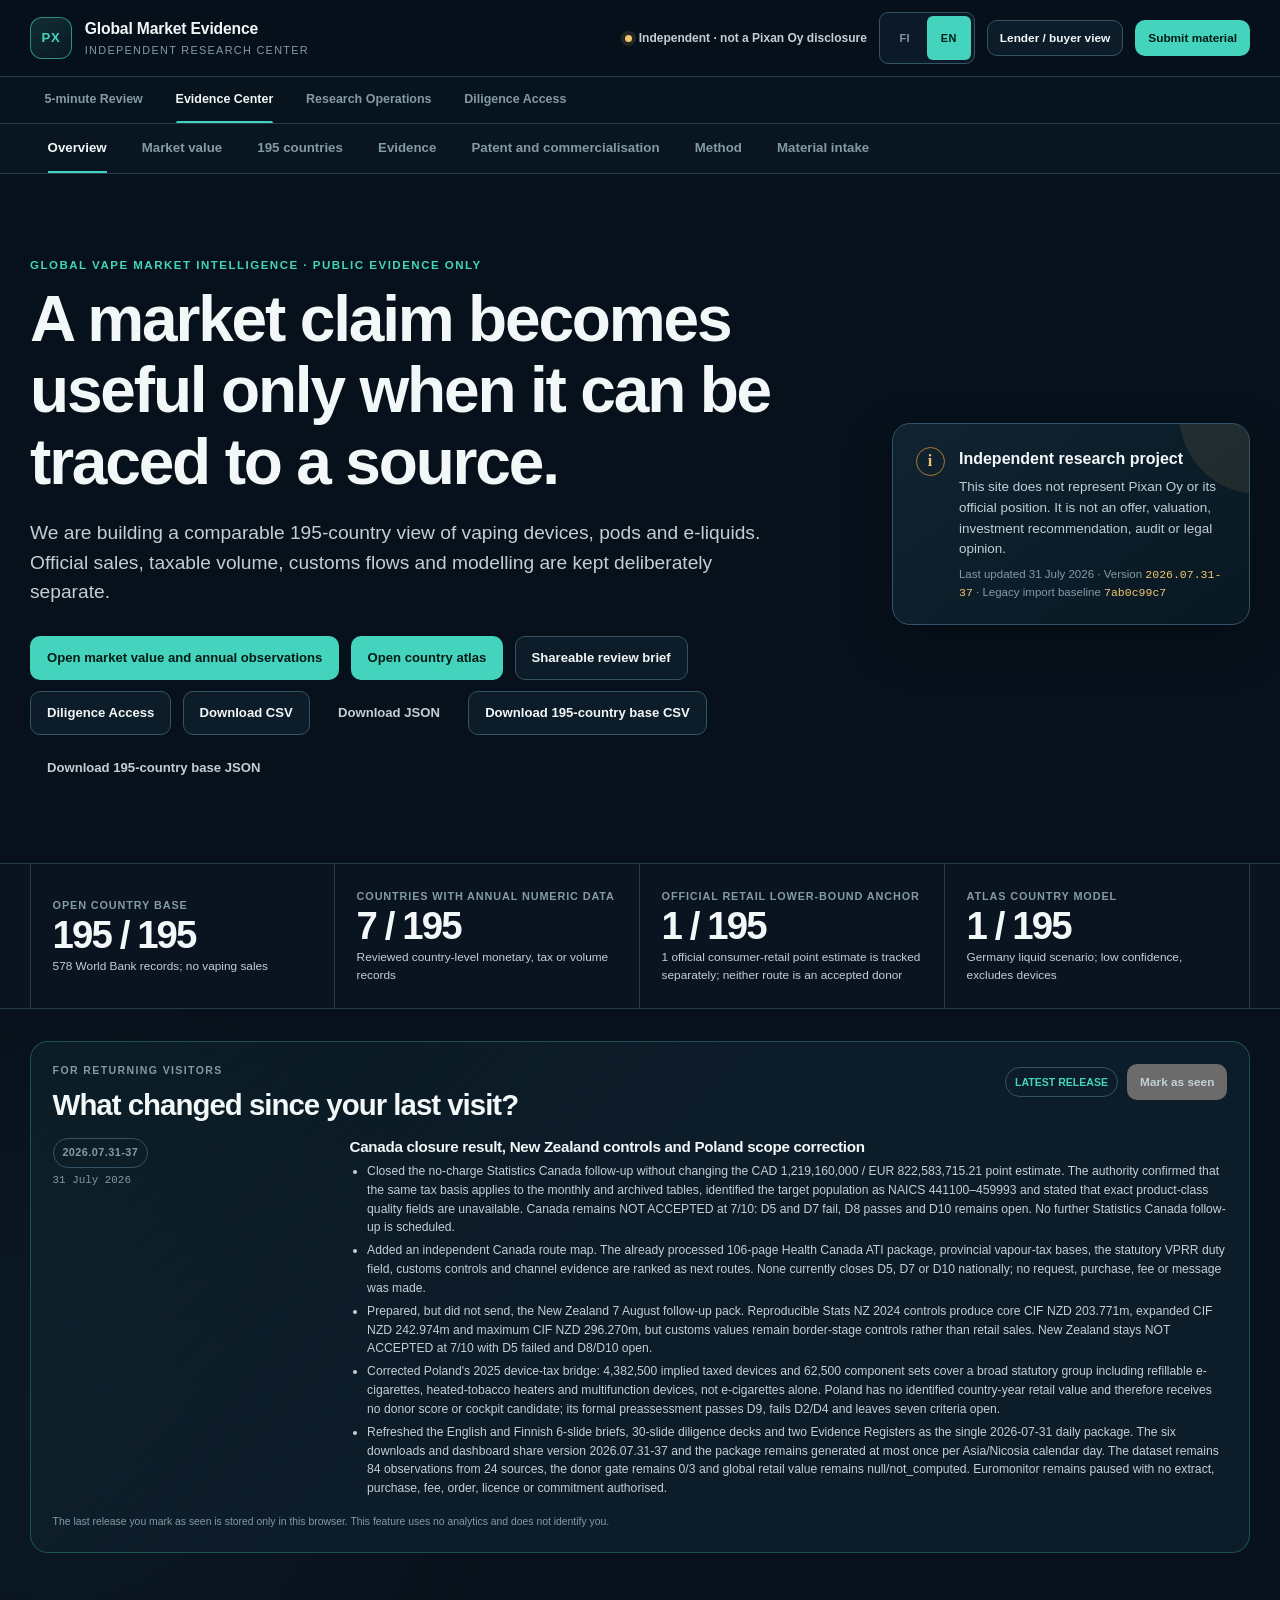
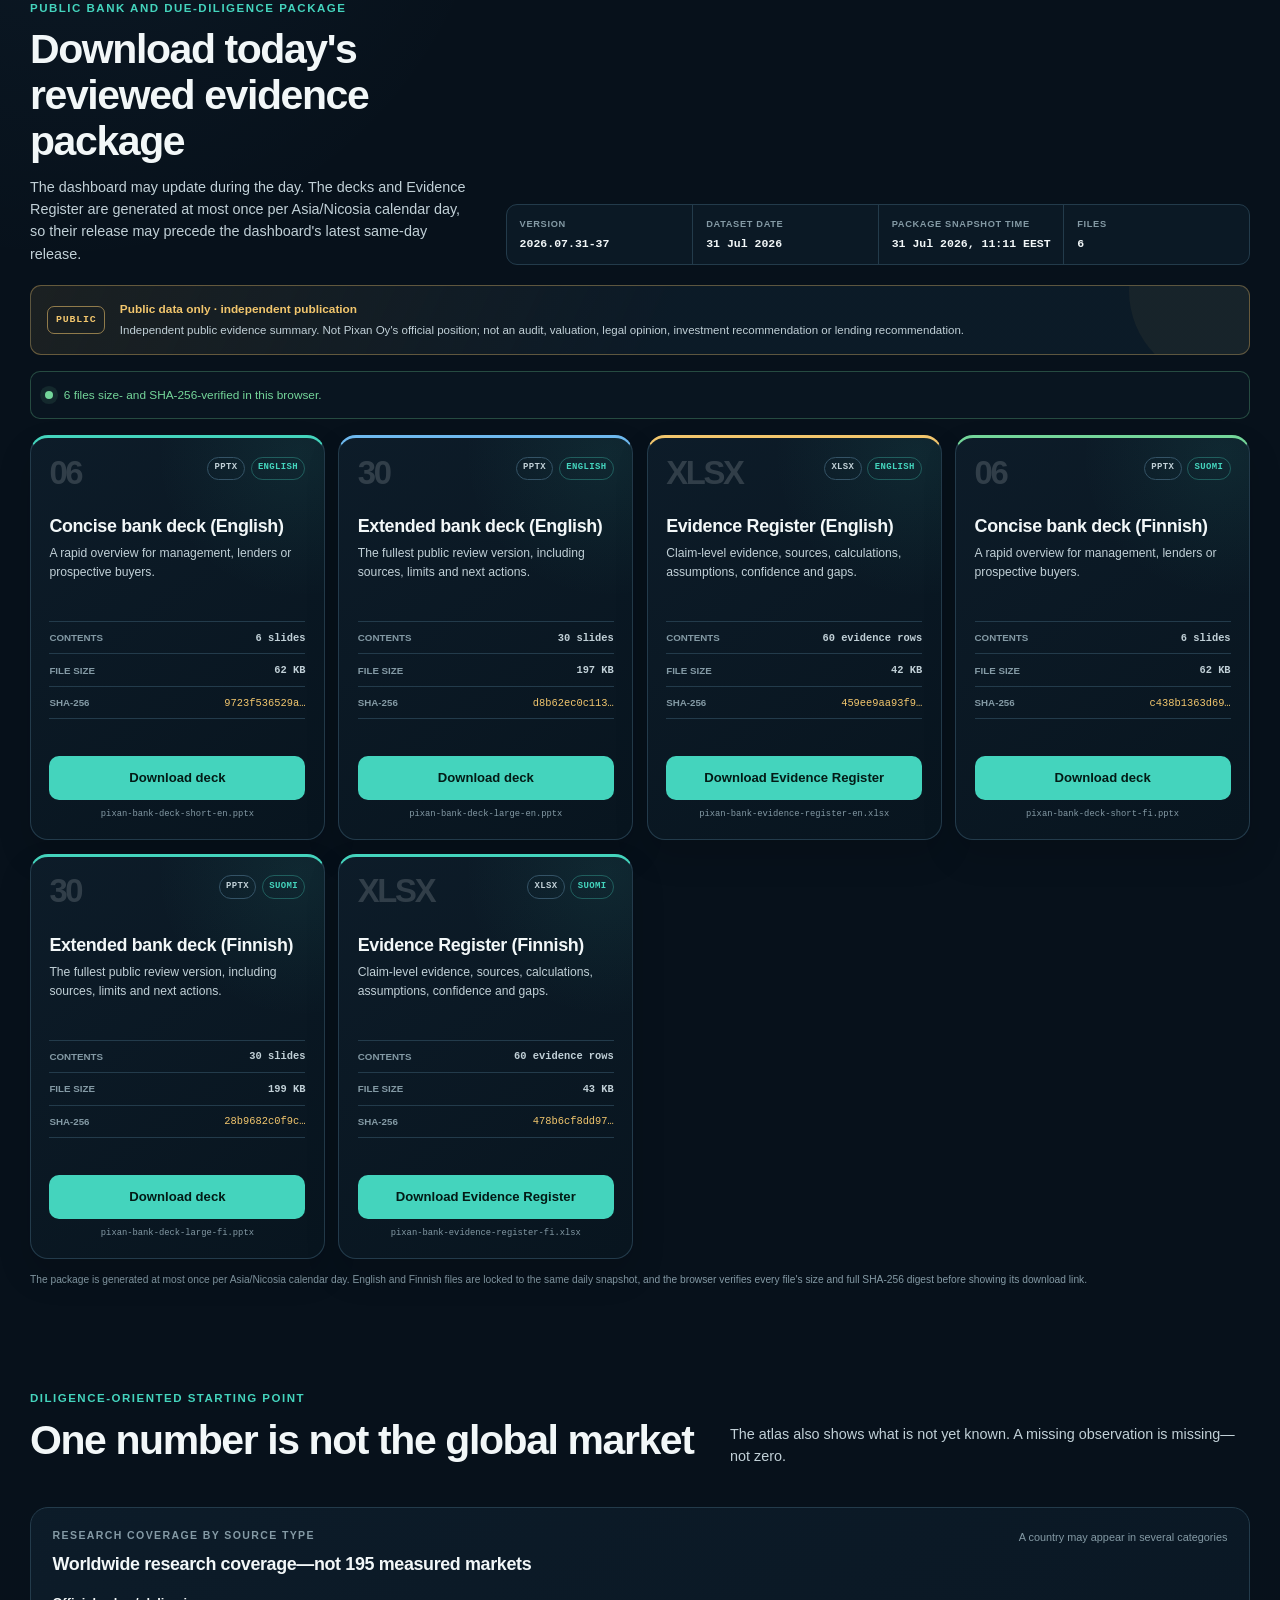
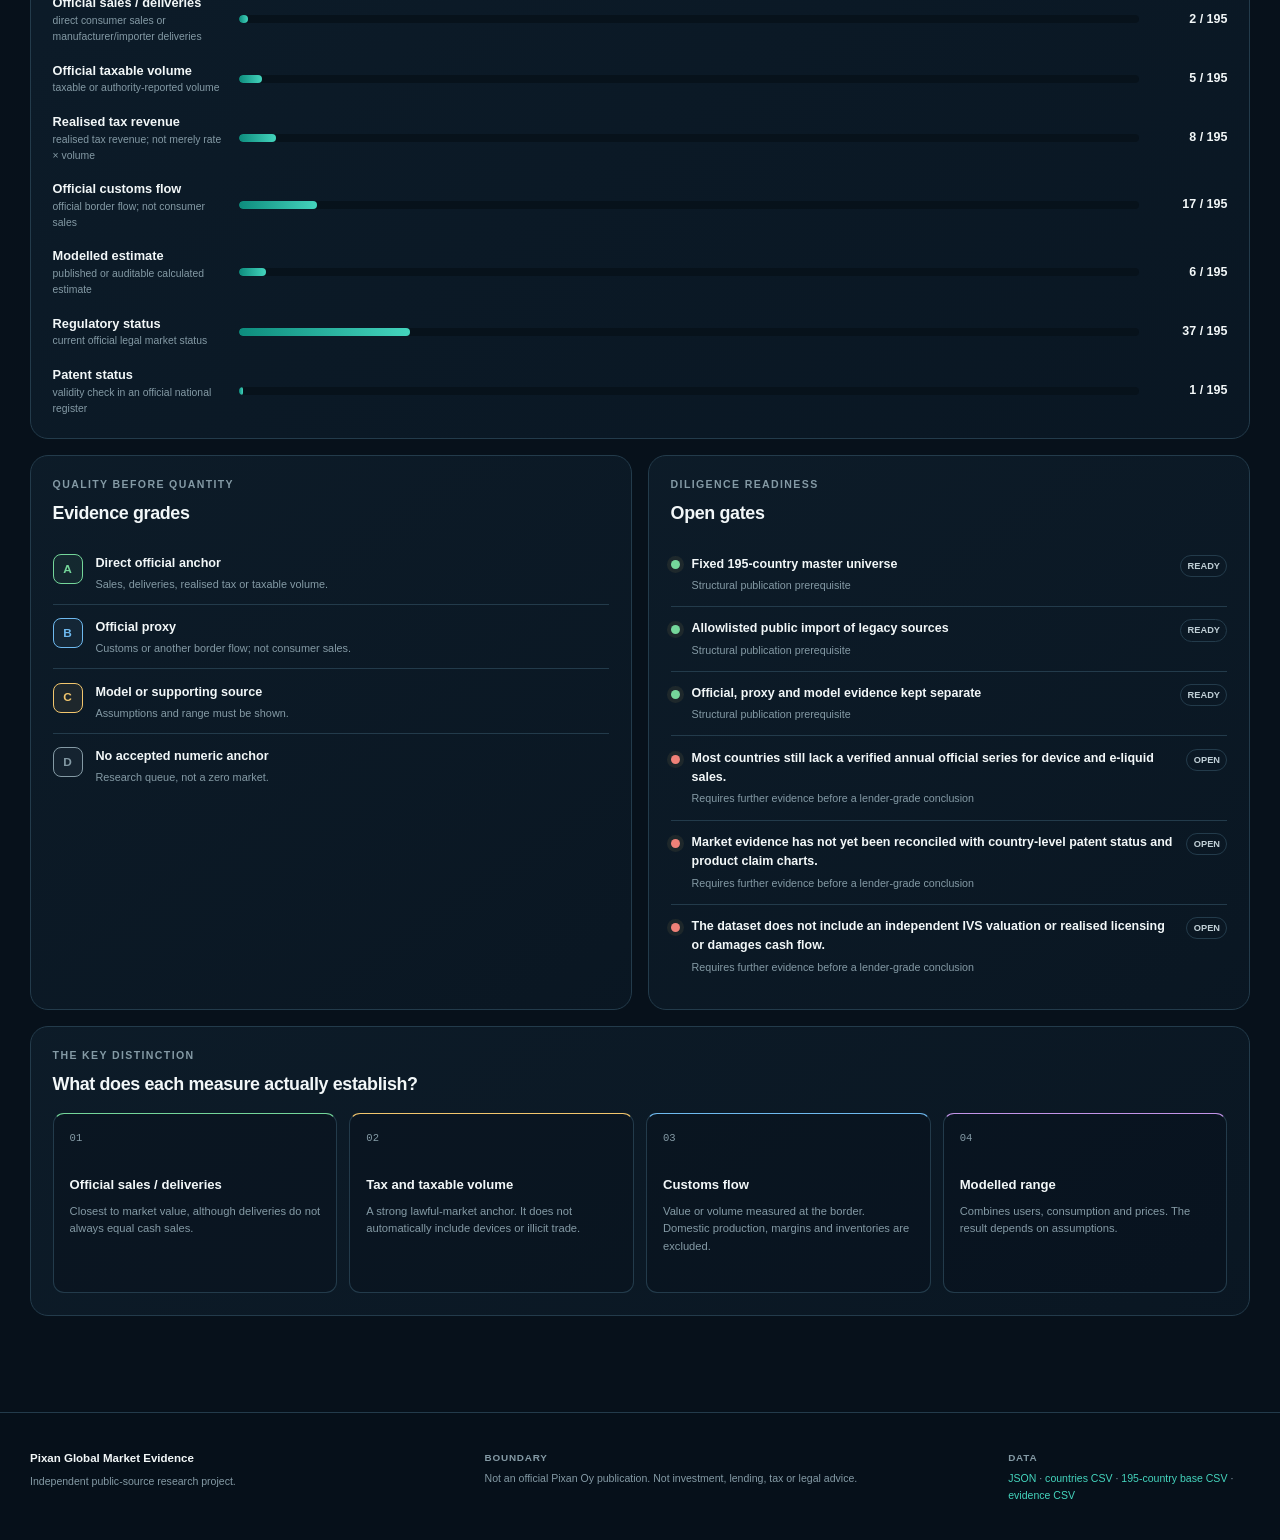
==== commit 422f4e16: "Publish v37 Canada closure and donor controls" ====
--- a/site/index.html
+++ b/site/index.html
@@ -18,10 +18,10 @@
   <meta name="twitter:image" content="https://jounirautio78-ops.github.io/pixan-global-market-evidence-public/assets/og-pixan-global-market-evidence.png">
   <title>Pixan Global Market Evidence</title>
   <link rel="icon" href="assets/favicon.svg" type="image/svg+xml">
-  <link rel="stylesheet" href="assets/styles.css?v=2026-07-30-36">
-  <script defer src="assets/i18n.js?v=2026-07-30-36"></script>
-  <script defer src="assets/downloads.js?v=2026-07-30-36"></script>
-  <script defer src="assets/app.js?v=2026-07-30-36"></script>
+  <link rel="stylesheet" href="assets/styles.css?v=2026-07-31-37">
+  <script defer src="assets/i18n.js?v=2026-07-31-37"></script>
+  <script defer src="assets/downloads.js?v=2026-07-31-37"></script>
+  <script defer src="assets/app.js?v=2026-07-31-37"></script>
 </head>
 <body class="atlas-page" data-review-view="evidence">
   <a class="skip-link" href="#main">Siirry sisältöön</a>
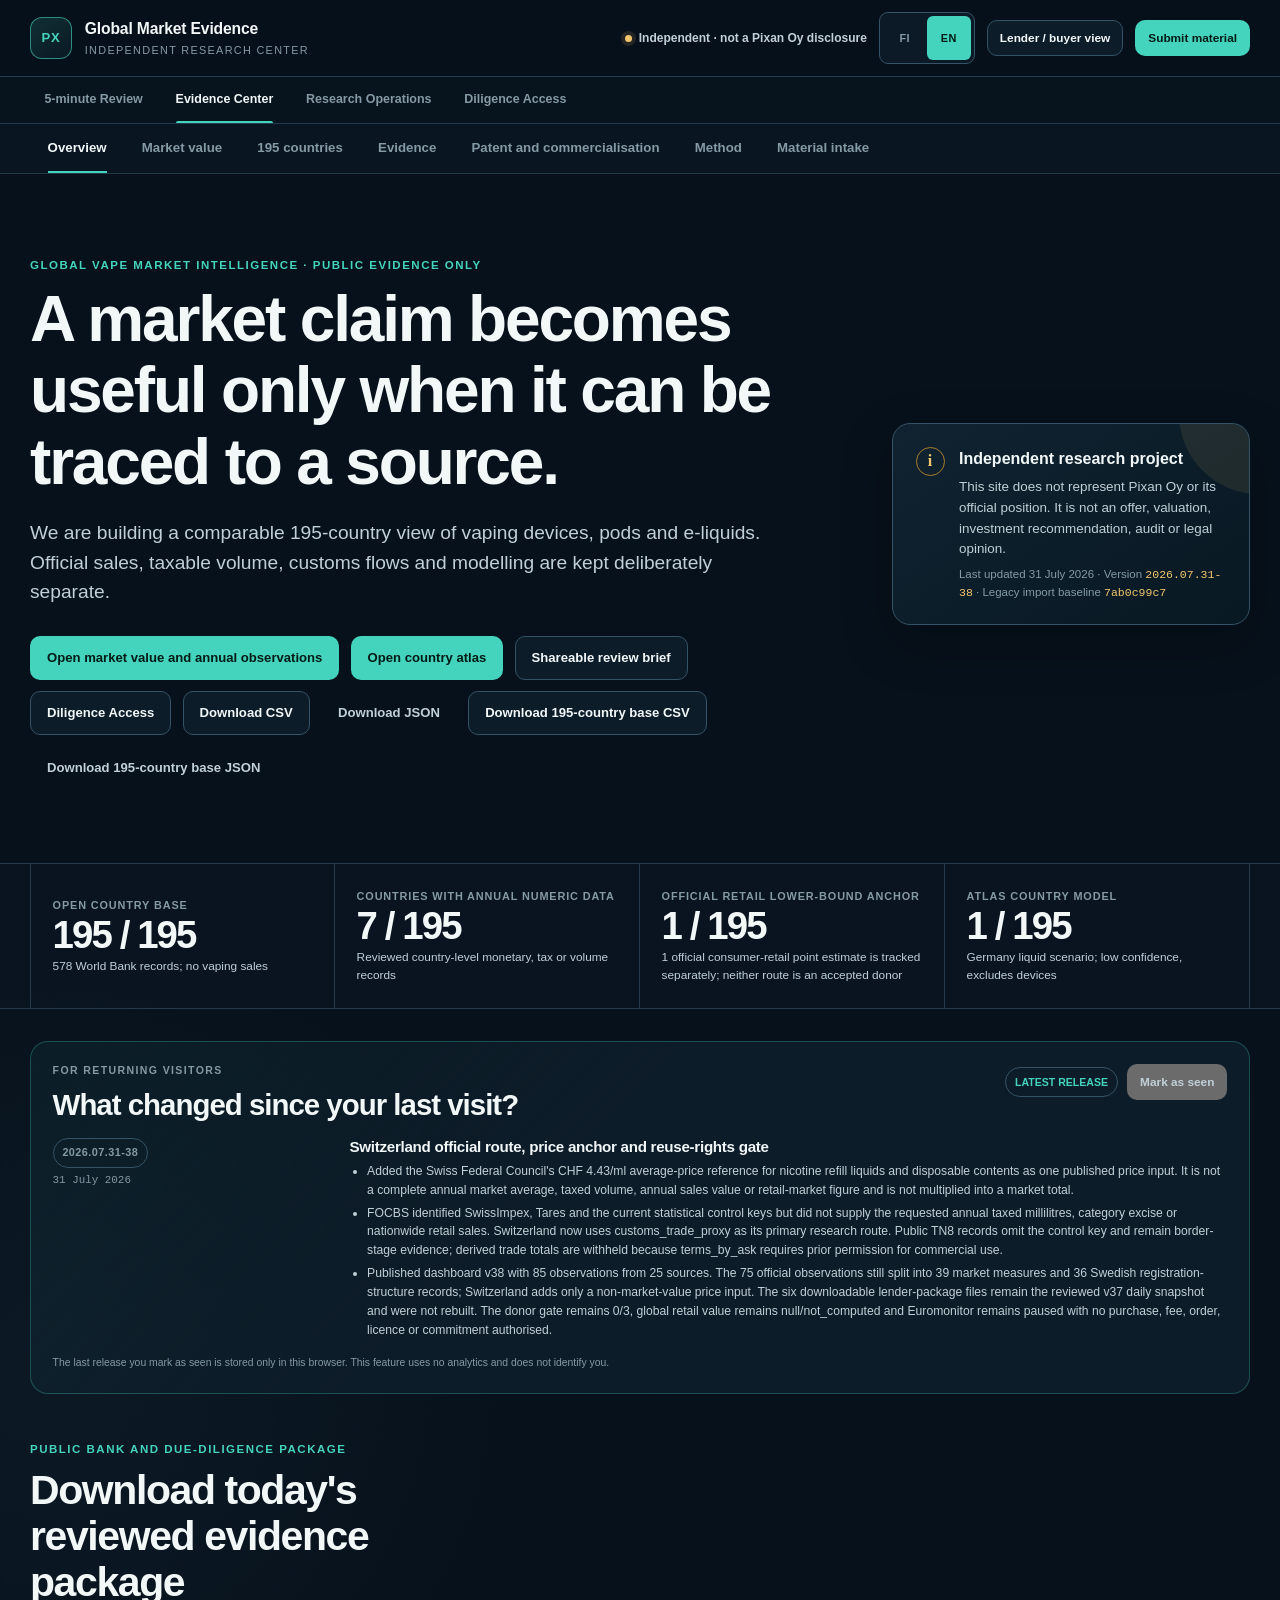
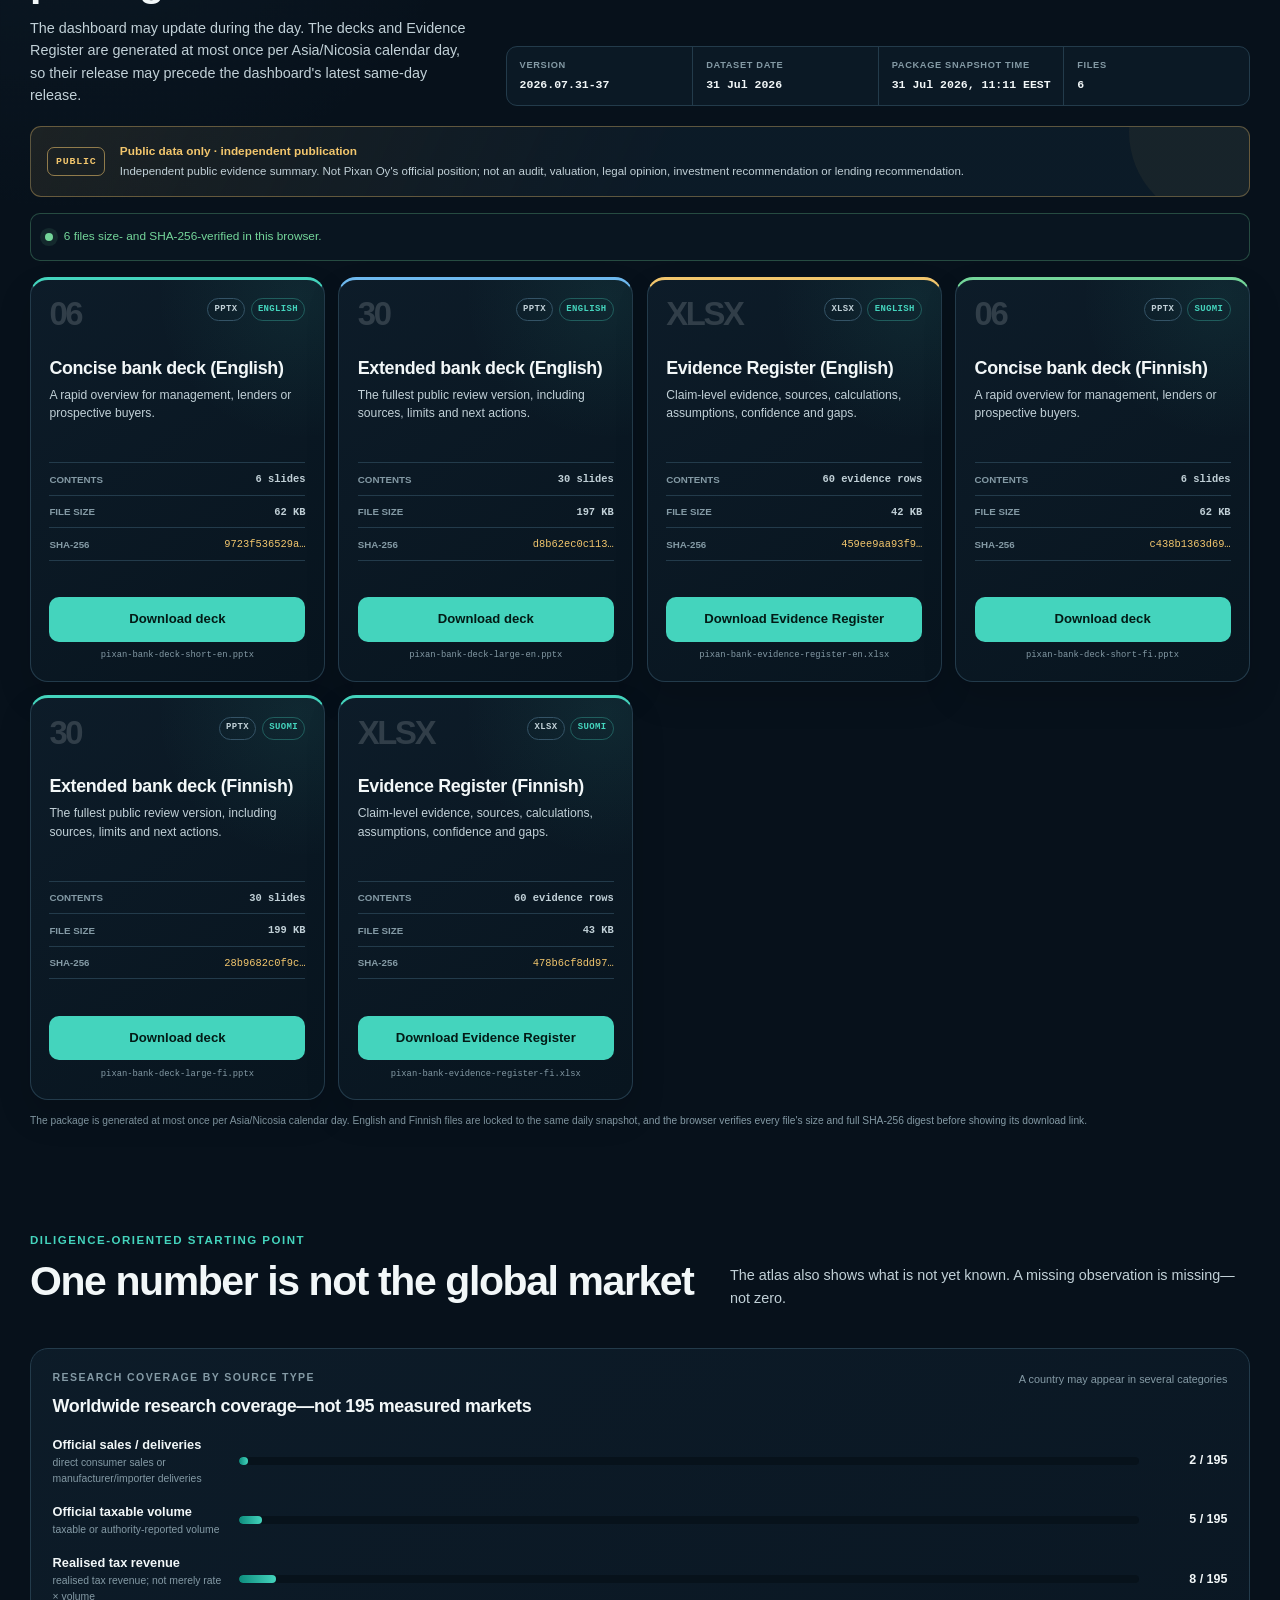
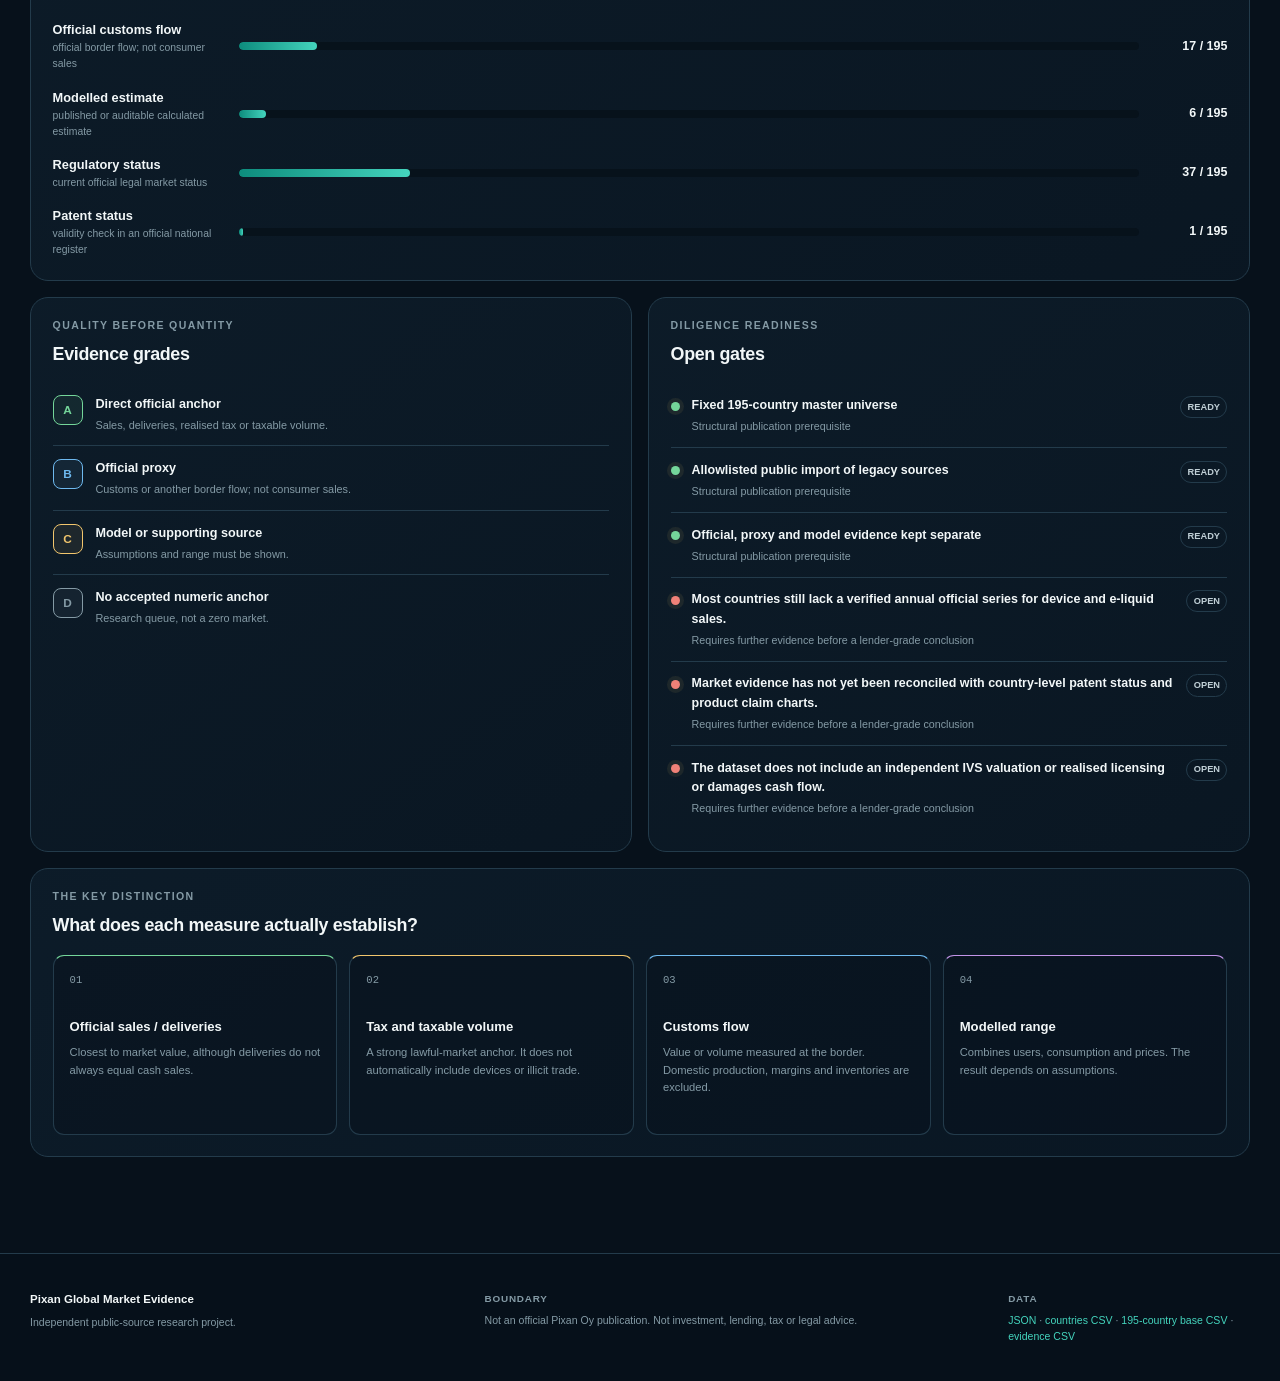
==== commit 8e0f40ab: "Add Swiss customs route and price boundary" ====
--- a/site/index.html
+++ b/site/index.html
@@ -18,10 +18,10 @@
   <meta name="twitter:image" content="https://jounirautio78-ops.github.io/pixan-global-market-evidence-public/assets/og-pixan-global-market-evidence.png">
   <title>Pixan Global Market Evidence</title>
   <link rel="icon" href="assets/favicon.svg" type="image/svg+xml">
-  <link rel="stylesheet" href="assets/styles.css?v=2026-07-31-37">
-  <script defer src="assets/i18n.js?v=2026-07-31-37"></script>
-  <script defer src="assets/downloads.js?v=2026-07-31-37"></script>
-  <script defer src="assets/app.js?v=2026-07-31-37"></script>
+  <link rel="stylesheet" href="assets/styles.css?v=2026-07-31-38">
+  <script defer src="assets/i18n.js?v=2026-07-31-38"></script>
+  <script defer src="assets/downloads.js?v=2026-07-31-38"></script>
+  <script defer src="assets/app.js?v=2026-07-31-38"></script>
 </head>
 <body class="atlas-page" data-review-view="evidence">
   <a class="skip-link" href="#main">Siirry sisältöön</a>
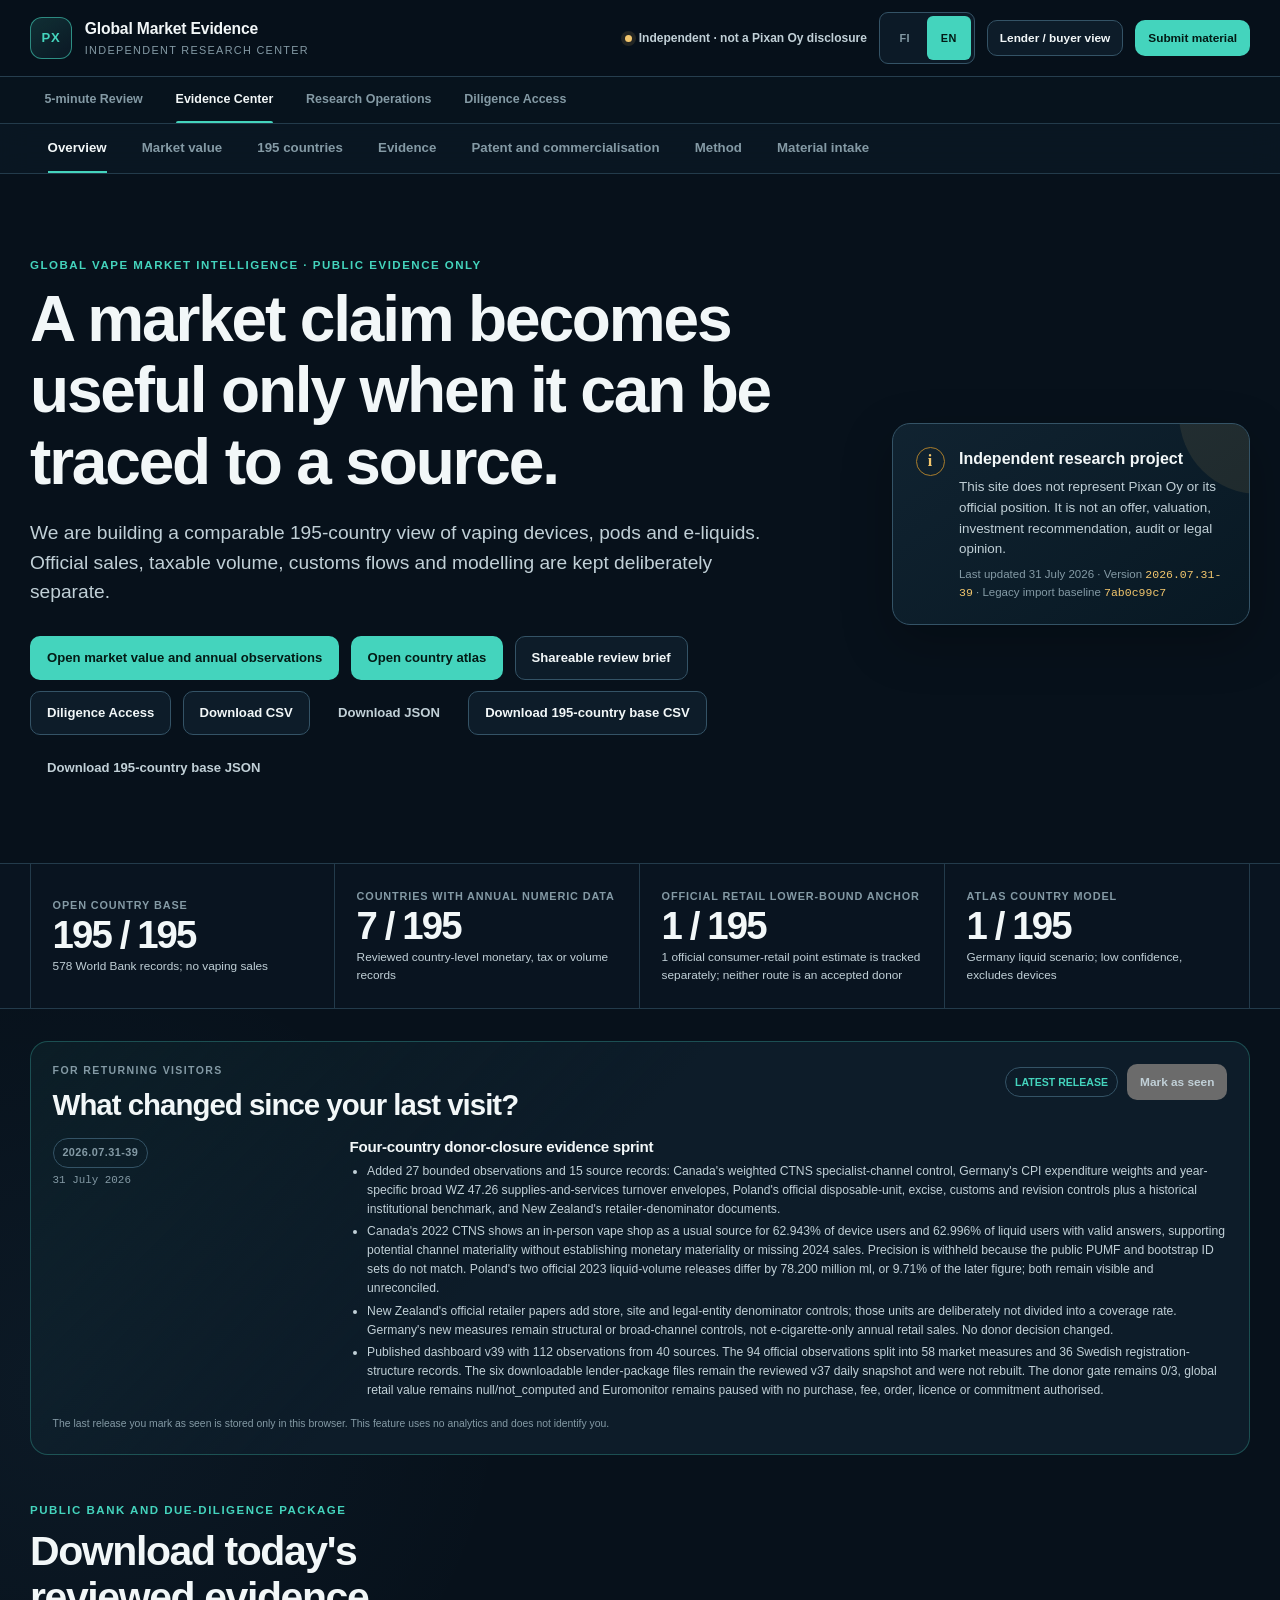
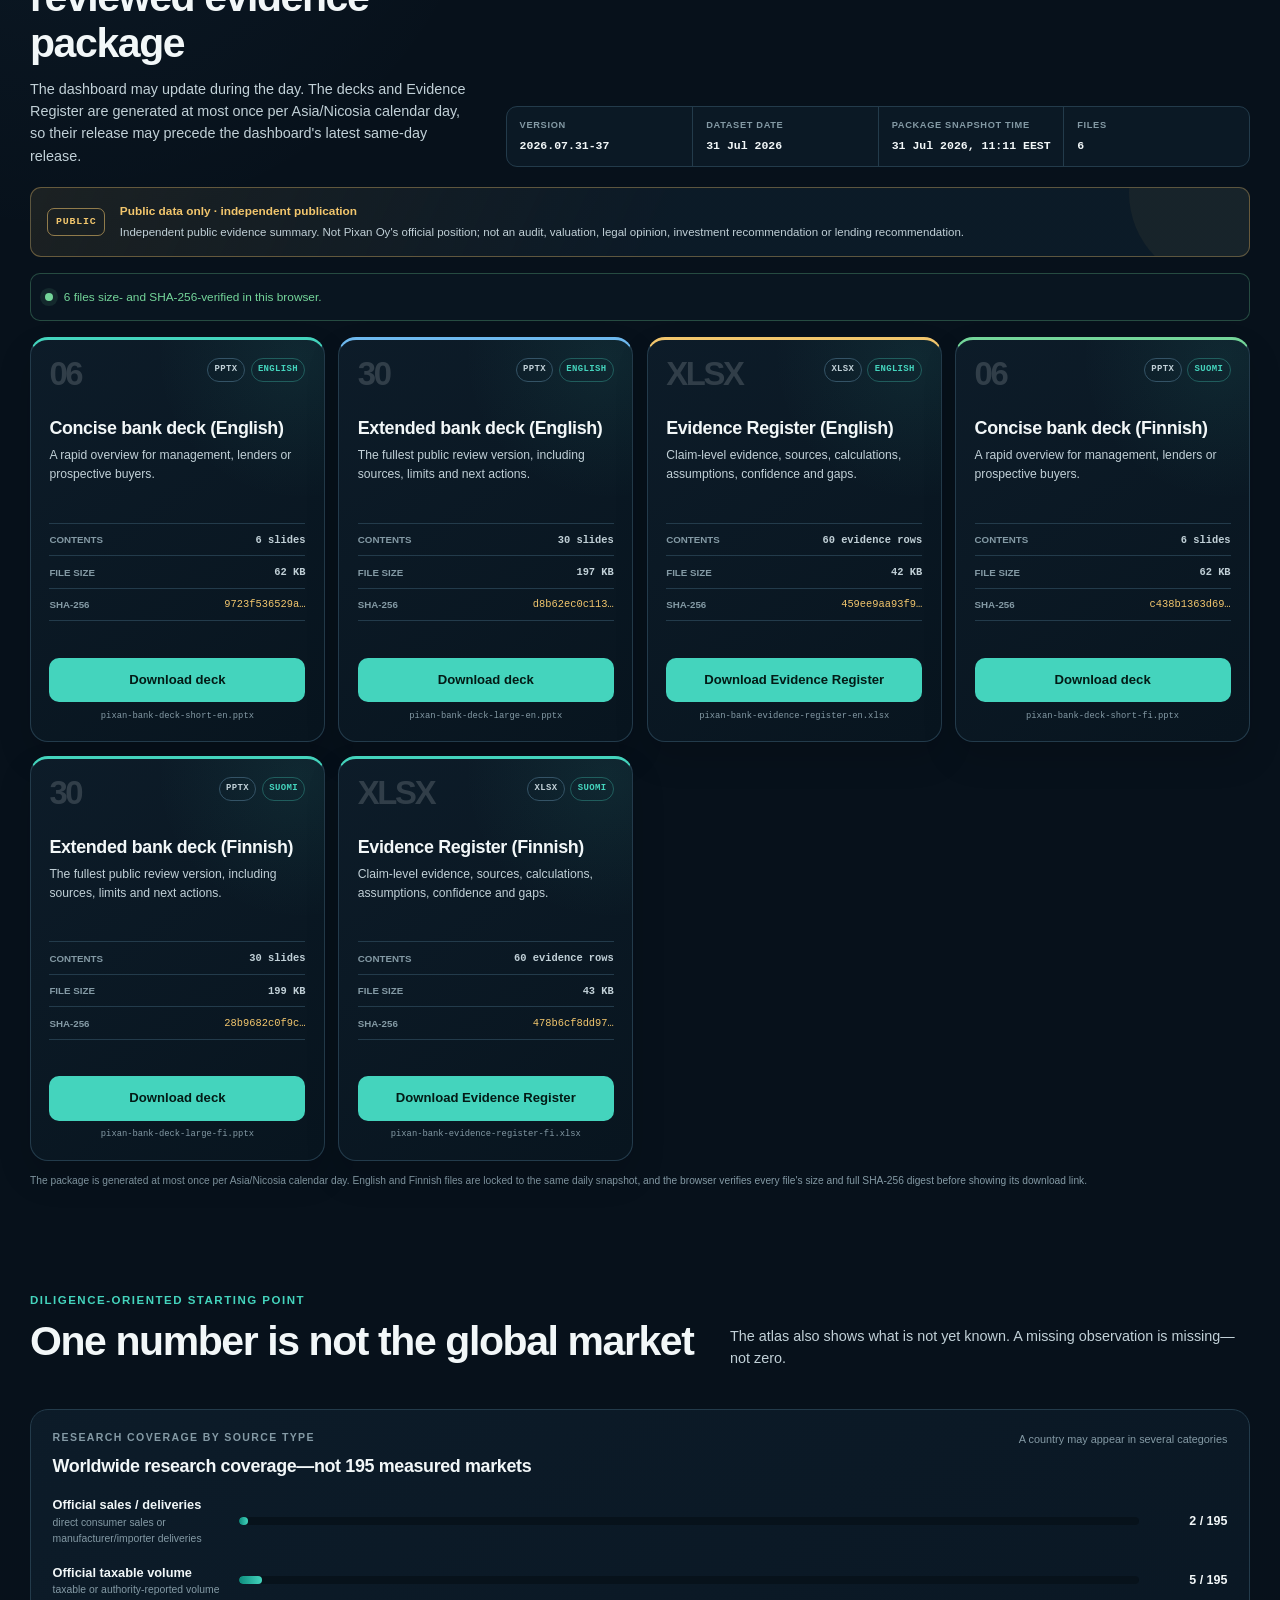
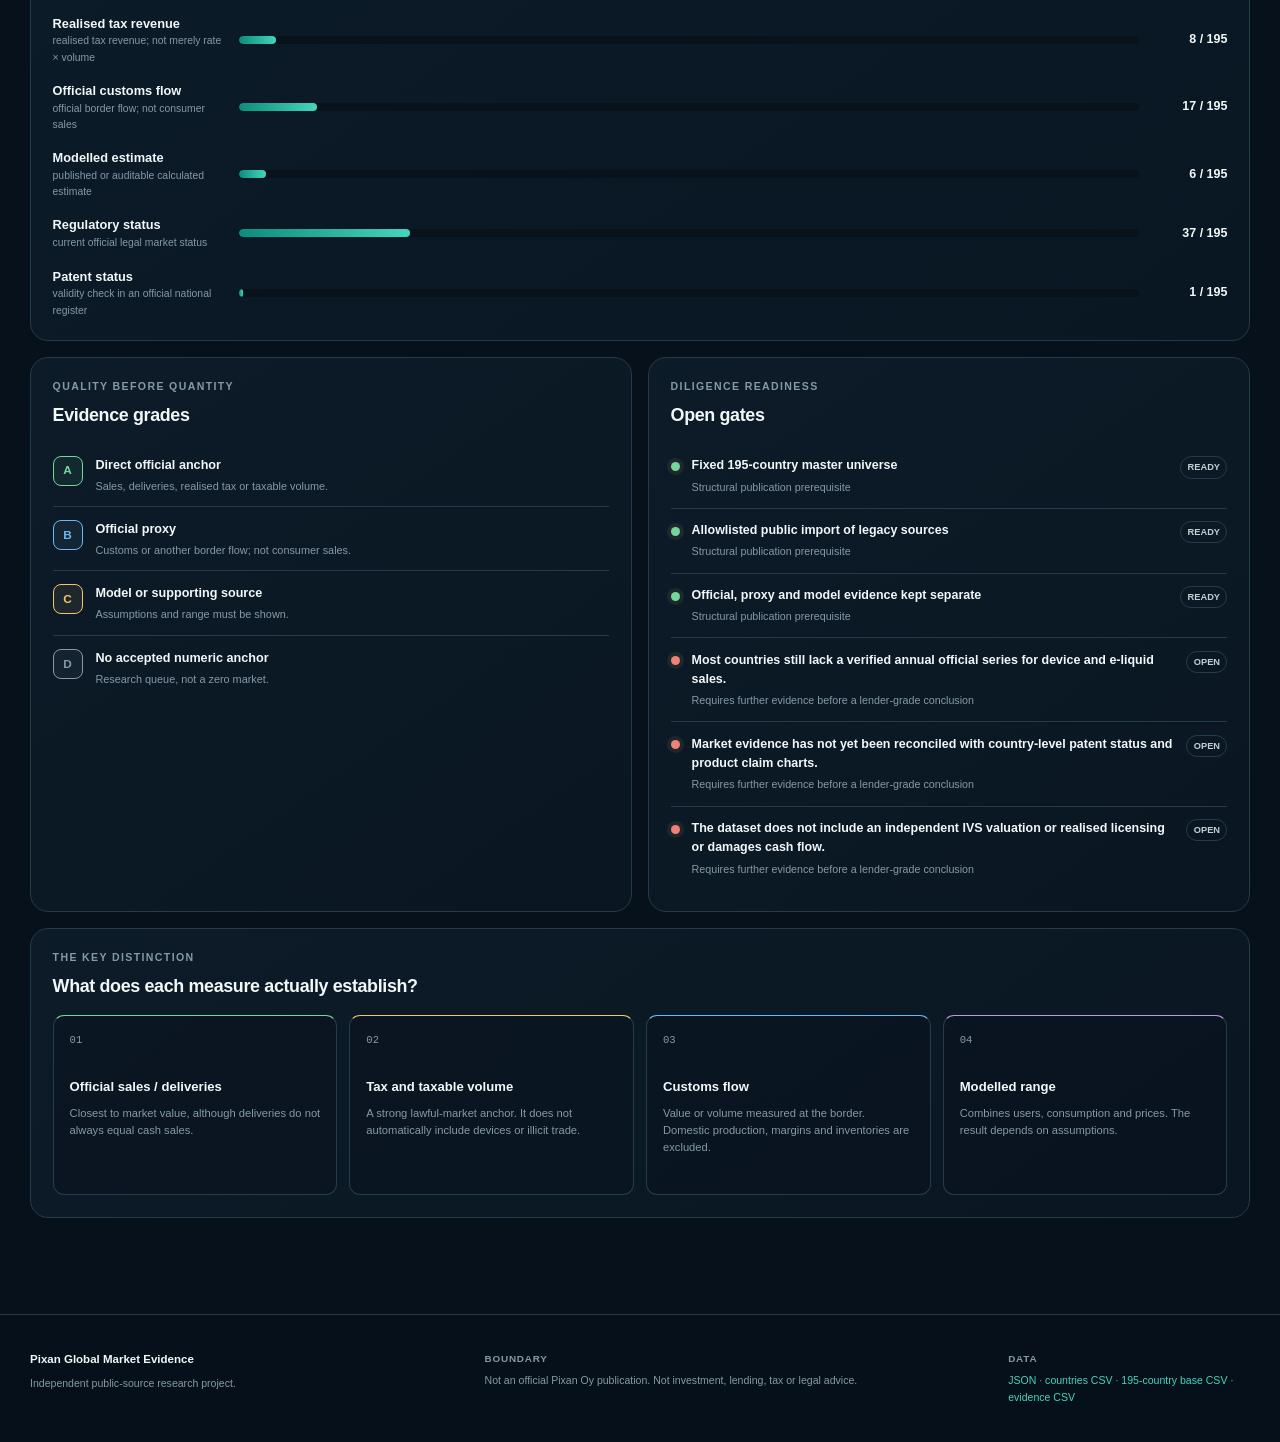
==== commit fa997481: "Publish v39 four-country donor closure evidence" ====
--- a/site/index.html
+++ b/site/index.html
@@ -18,10 +18,10 @@
   <meta name="twitter:image" content="https://jounirautio78-ops.github.io/pixan-global-market-evidence-public/assets/og-pixan-global-market-evidence.png">
   <title>Pixan Global Market Evidence</title>
   <link rel="icon" href="assets/favicon.svg" type="image/svg+xml">
-  <link rel="stylesheet" href="assets/styles.css?v=2026-07-31-38">
-  <script defer src="assets/i18n.js?v=2026-07-31-38"></script>
-  <script defer src="assets/downloads.js?v=2026-07-31-38"></script>
-  <script defer src="assets/app.js?v=2026-07-31-38"></script>
+  <link rel="stylesheet" href="assets/styles.css?v=2026-07-31-39">
+  <script defer src="assets/i18n.js?v=2026-07-31-39"></script>
+  <script defer src="assets/downloads.js?v=2026-07-31-39"></script>
+  <script defer src="assets/app.js?v=2026-07-31-39"></script>
 </head>
 <body class="atlas-page" data-review-view="evidence">
   <a class="skip-link" href="#main">Siirry sisältöön</a>
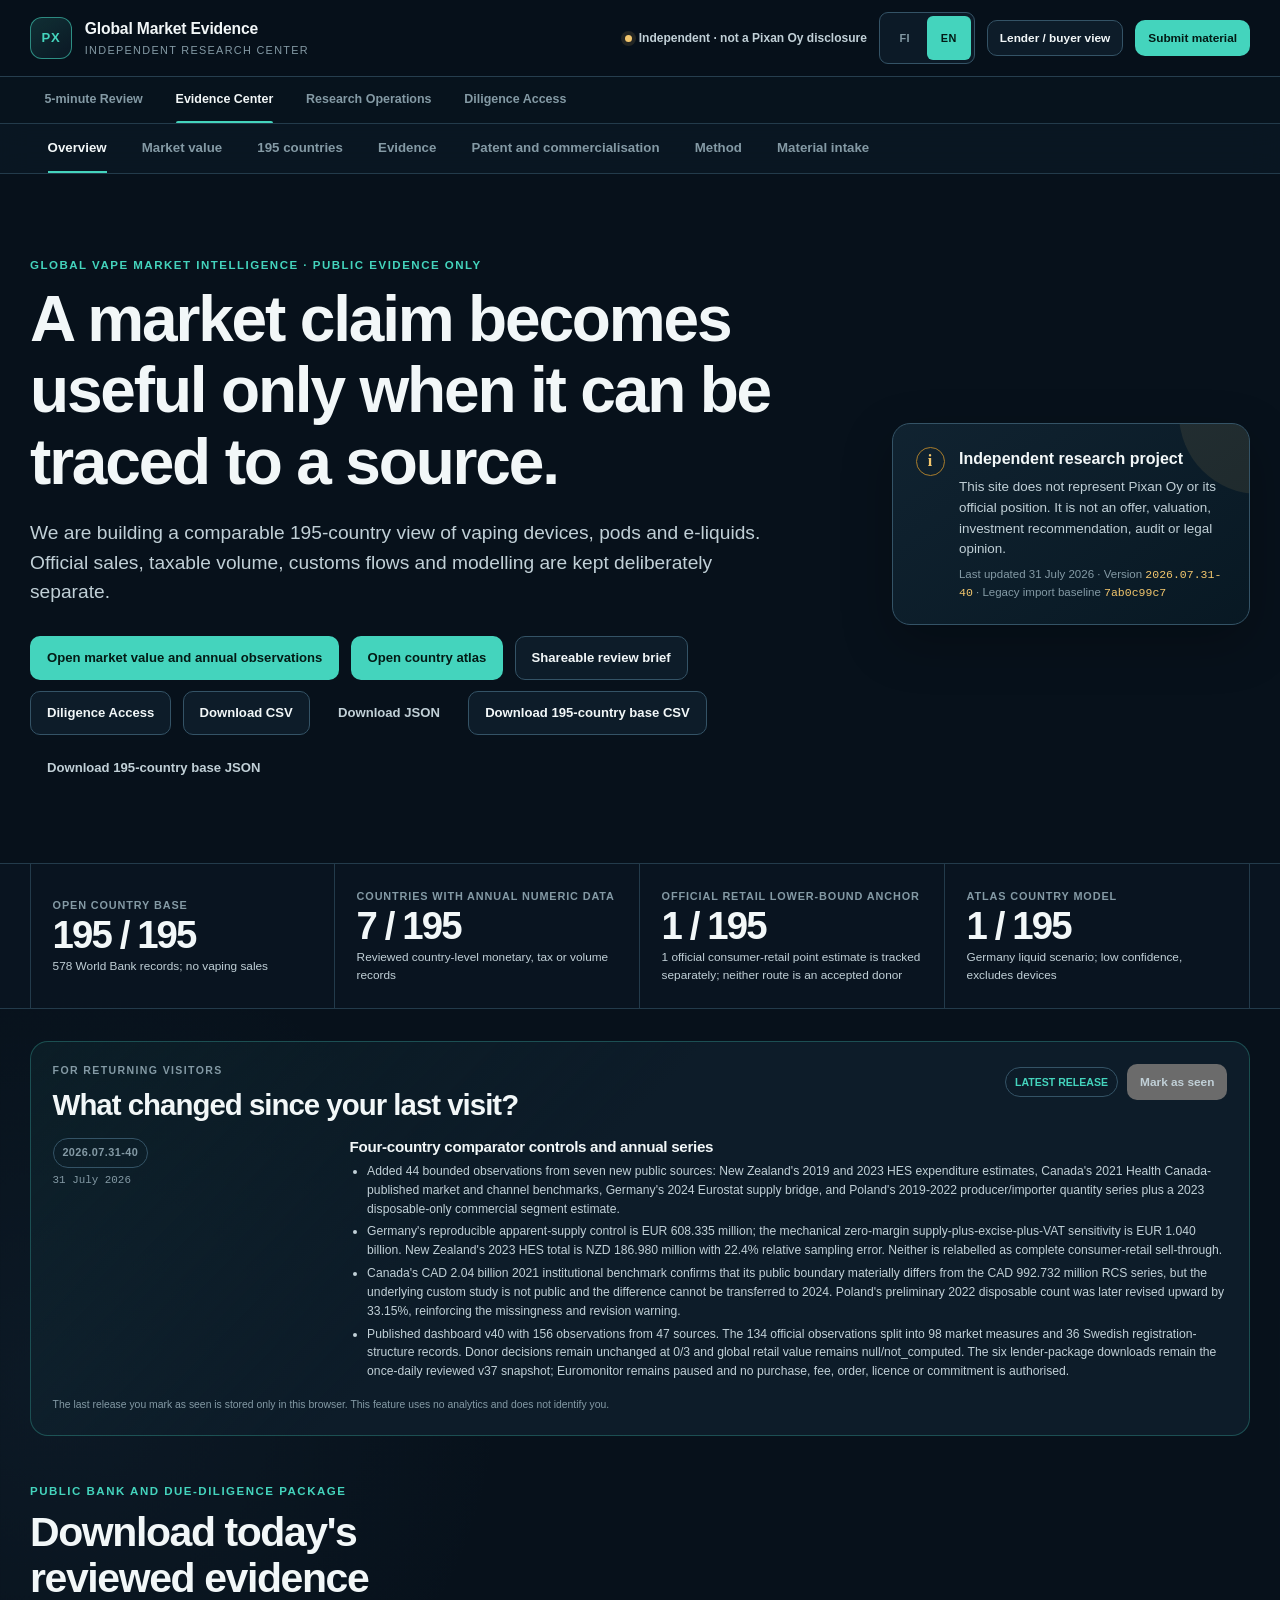
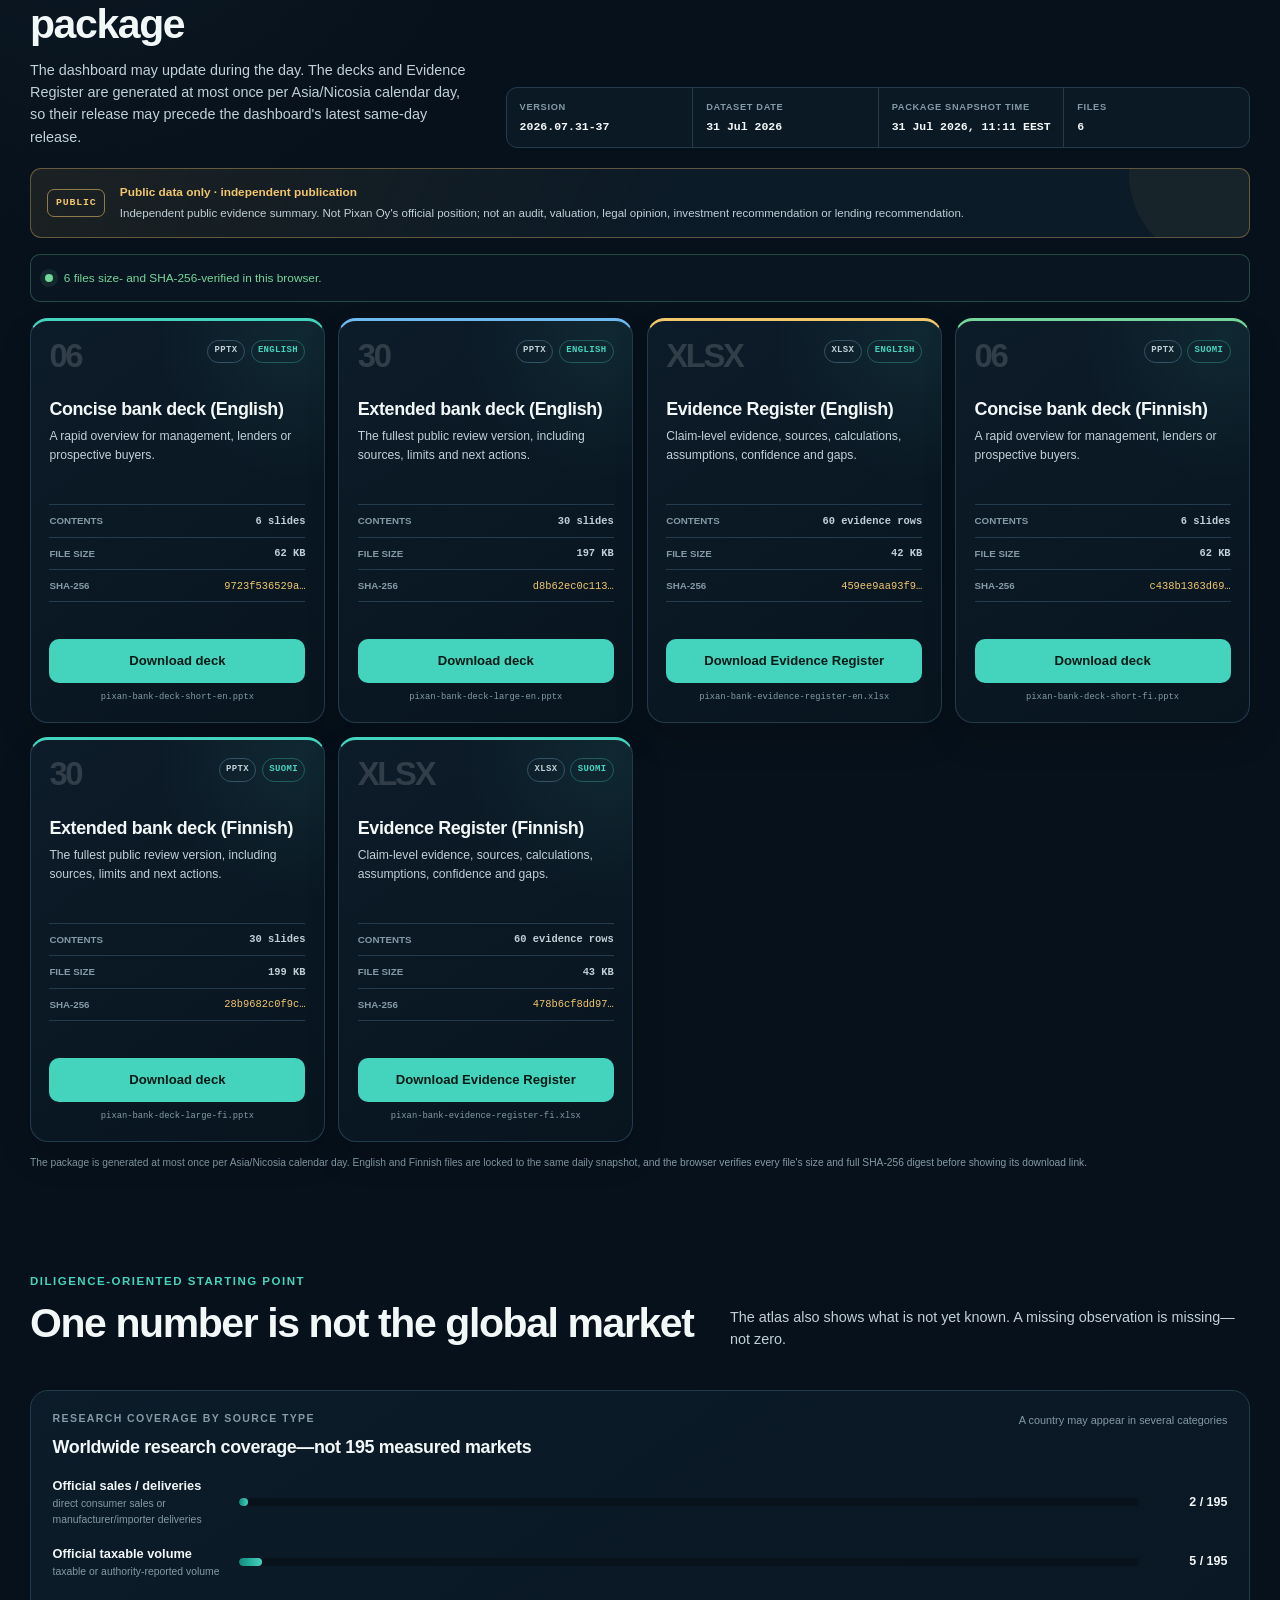
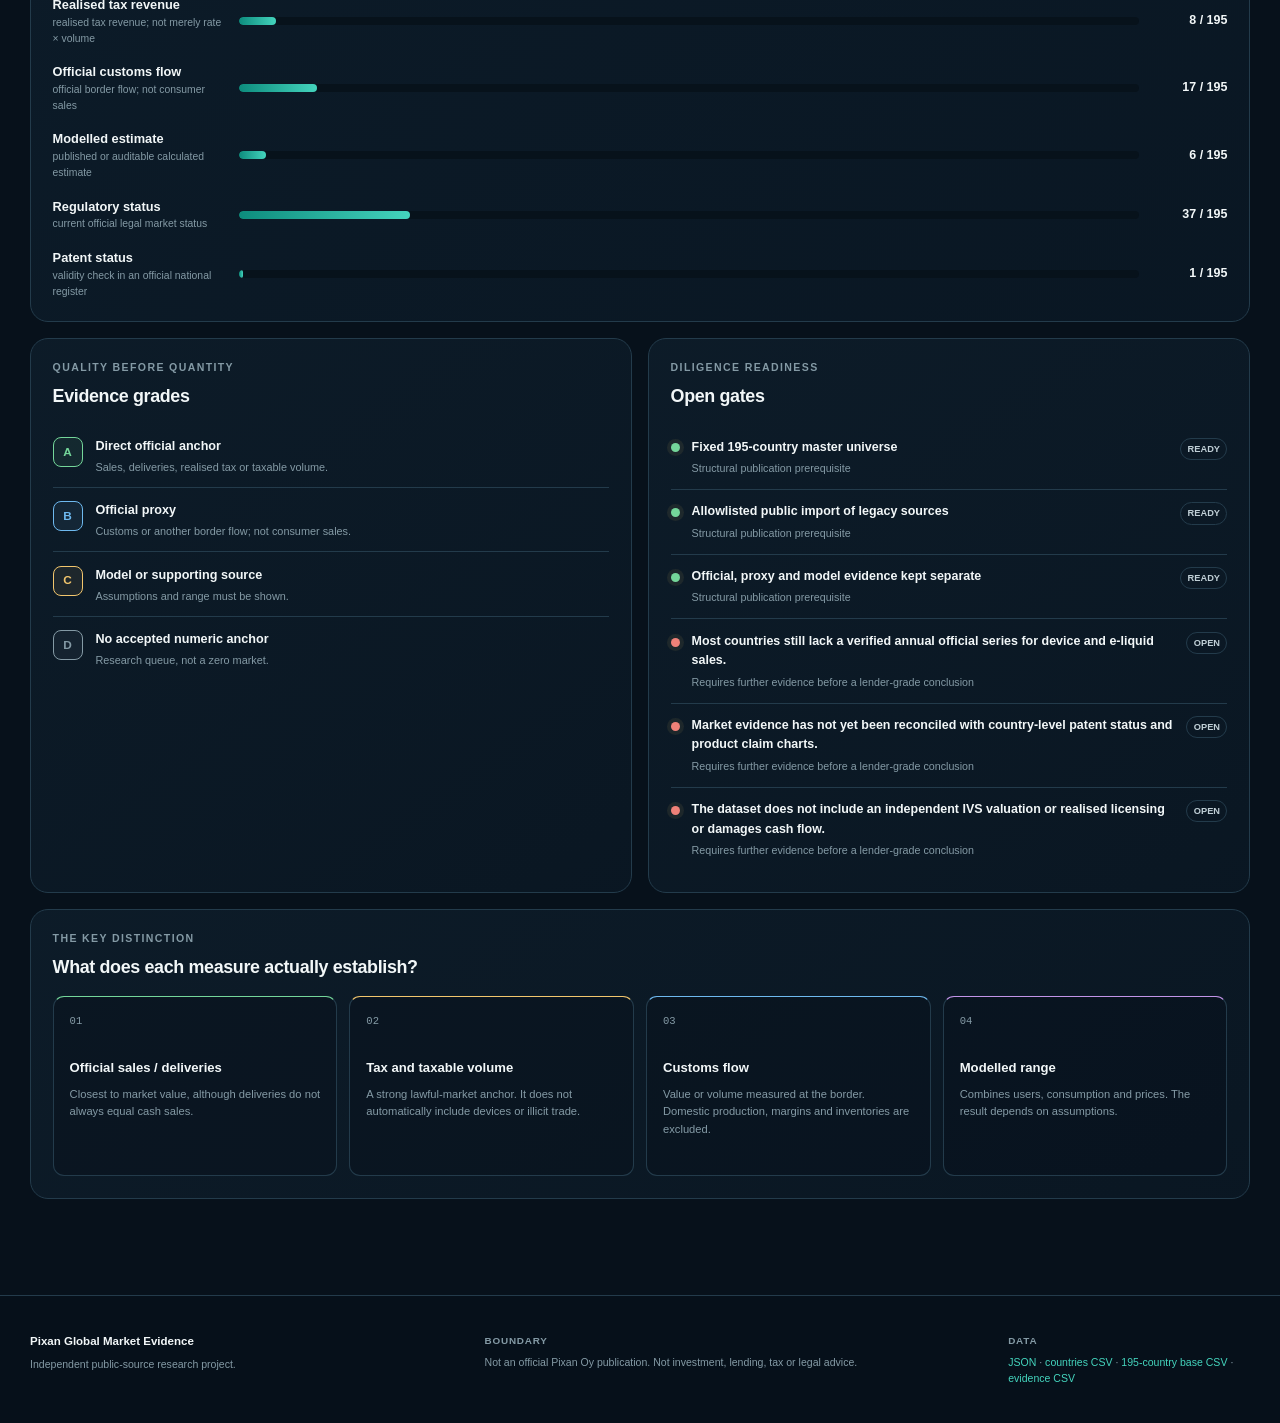
==== commit c8a75c31: "Add v40 four-country comparator controls" ====
--- a/site/index.html
+++ b/site/index.html
@@ -18,10 +18,10 @@
   <meta name="twitter:image" content="https://jounirautio78-ops.github.io/pixan-global-market-evidence-public/assets/og-pixan-global-market-evidence.png">
   <title>Pixan Global Market Evidence</title>
   <link rel="icon" href="assets/favicon.svg" type="image/svg+xml">
-  <link rel="stylesheet" href="assets/styles.css?v=2026-07-31-39">
-  <script defer src="assets/i18n.js?v=2026-07-31-39"></script>
-  <script defer src="assets/downloads.js?v=2026-07-31-39"></script>
-  <script defer src="assets/app.js?v=2026-07-31-39"></script>
+  <link rel="stylesheet" href="assets/styles.css?v=2026-07-31-40">
+  <script defer src="assets/i18n.js?v=2026-07-31-40"></script>
+  <script defer src="assets/downloads.js?v=2026-07-31-40"></script>
+  <script defer src="assets/app.js?v=2026-07-31-40"></script>
 </head>
 <body class="atlas-page" data-review-view="evidence">
   <a class="skip-link" href="#main">Siirry sisältöön</a>
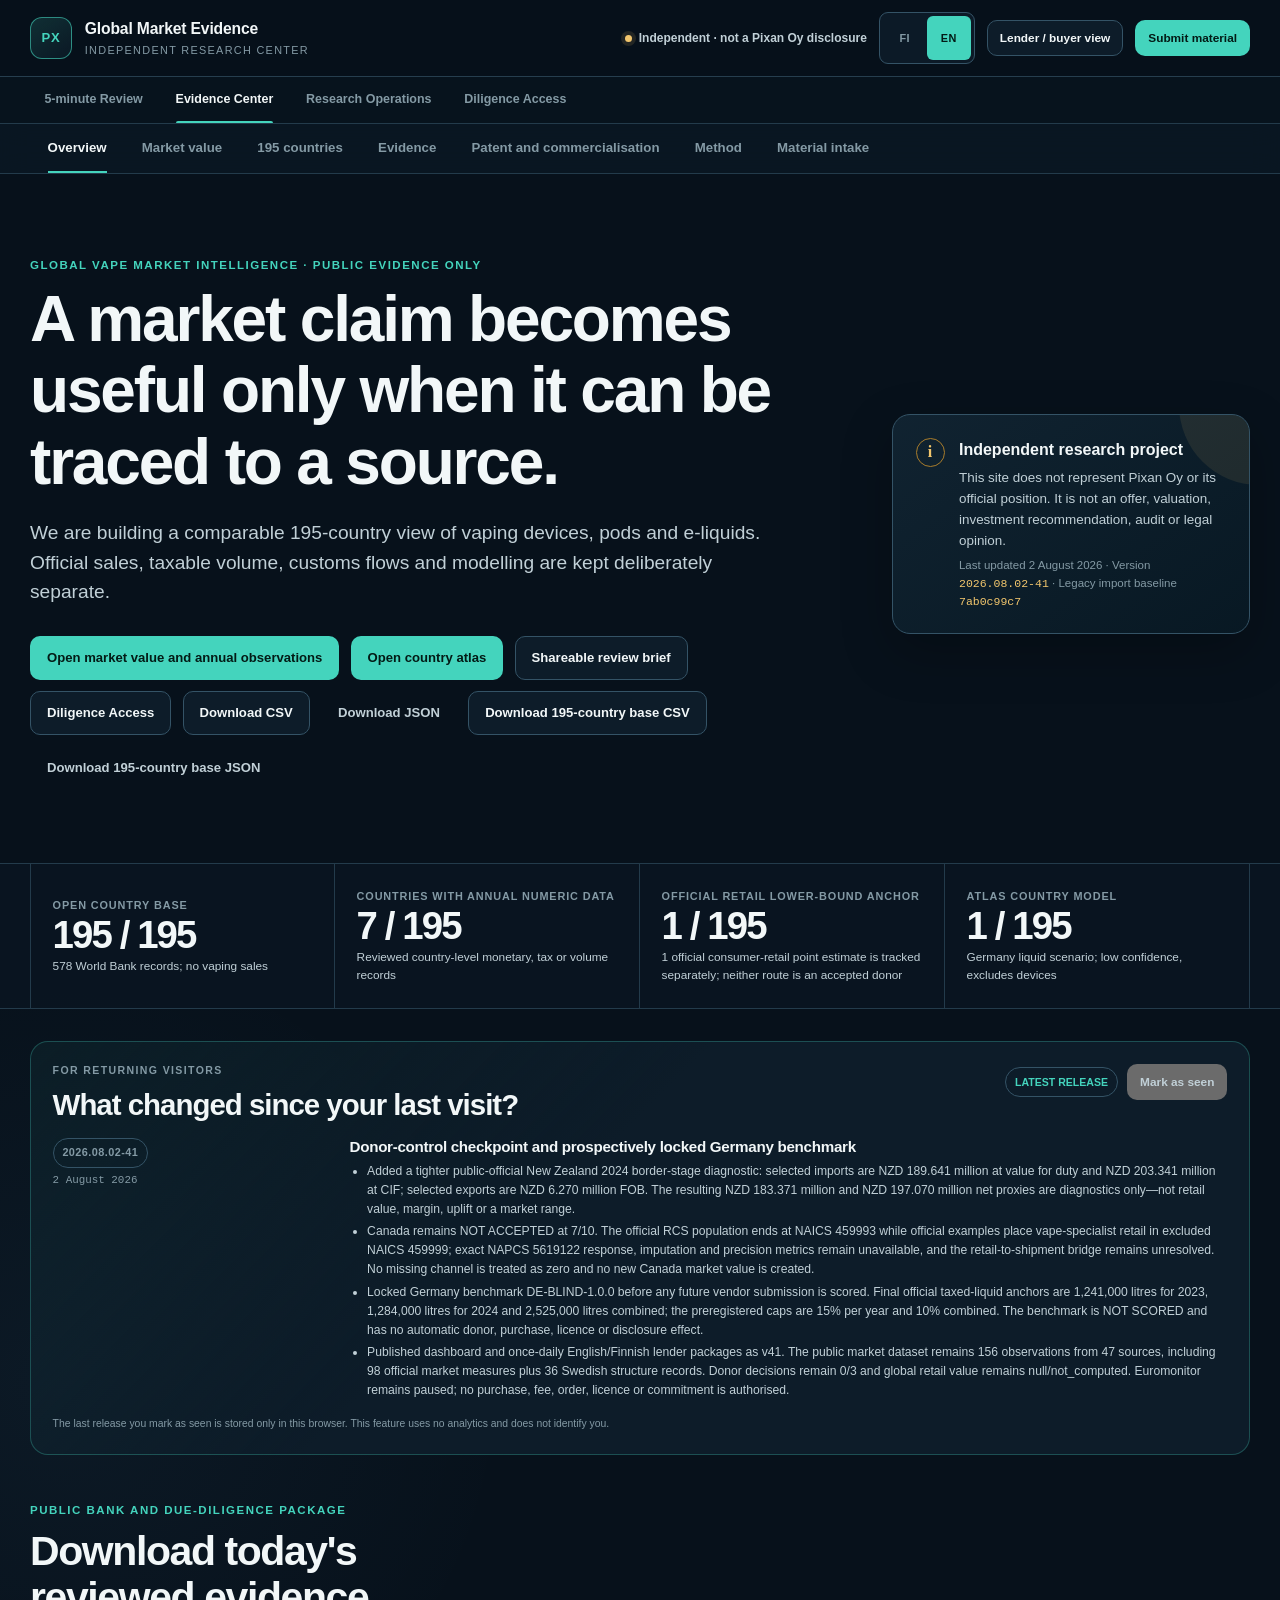
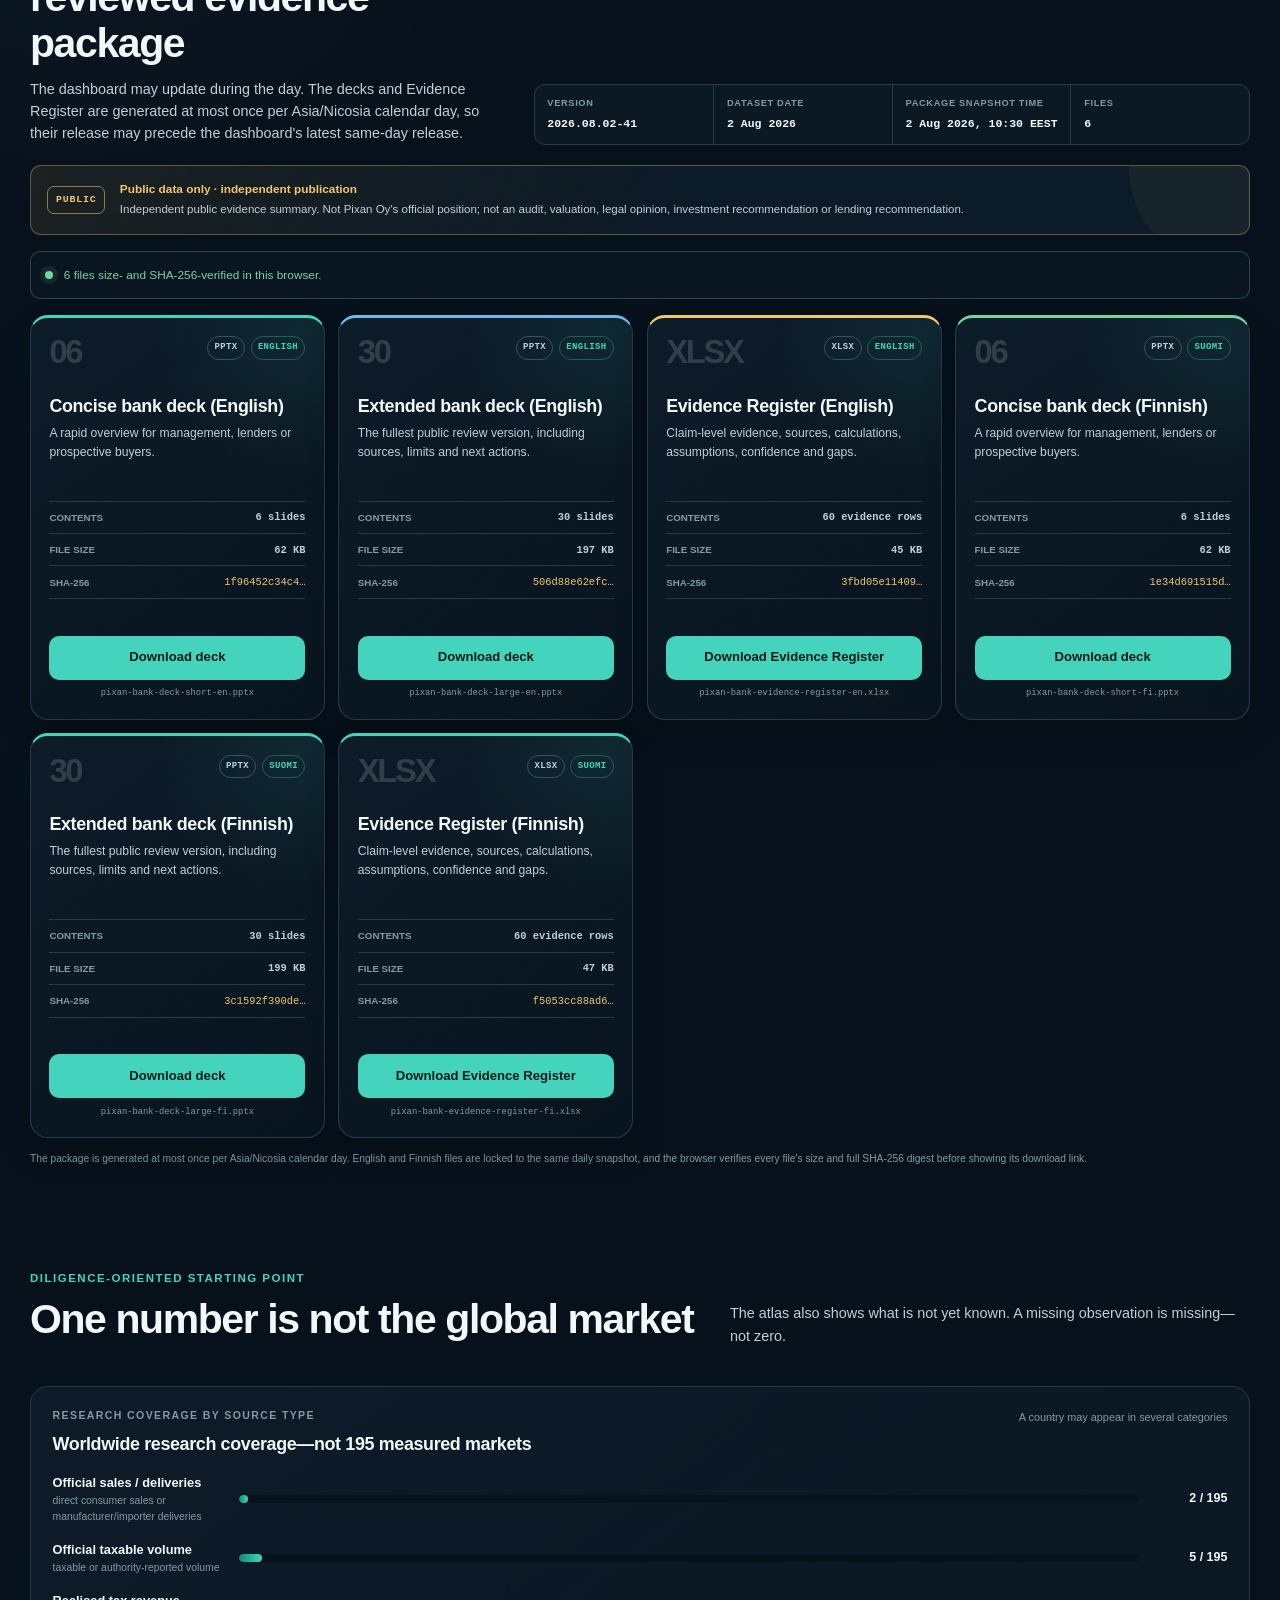
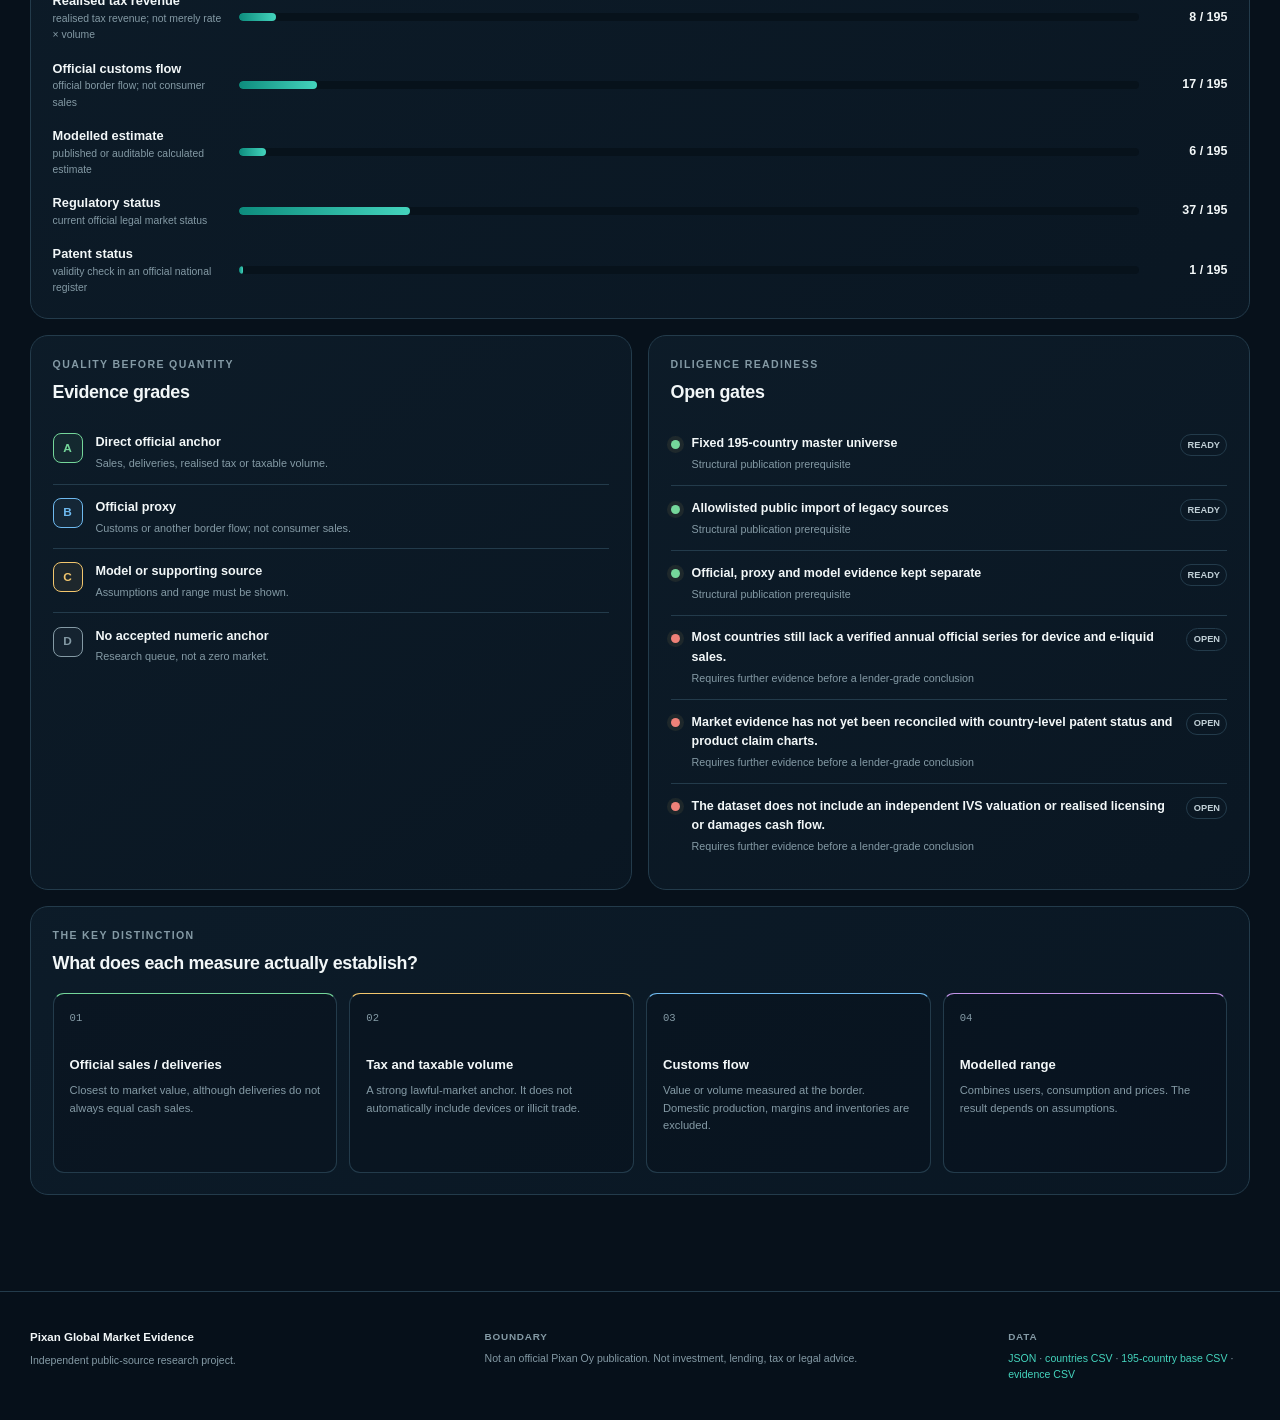
==== commit e2b1afcc: "Publish v41 donor-control checkpoint" ====
--- a/site/index.html
+++ b/site/index.html
@@ -18,10 +18,10 @@
   <meta name="twitter:image" content="https://jounirautio78-ops.github.io/pixan-global-market-evidence-public/assets/og-pixan-global-market-evidence.png">
   <title>Pixan Global Market Evidence</title>
   <link rel="icon" href="assets/favicon.svg" type="image/svg+xml">
-  <link rel="stylesheet" href="assets/styles.css?v=2026-07-31-40">
-  <script defer src="assets/i18n.js?v=2026-07-31-40"></script>
-  <script defer src="assets/downloads.js?v=2026-07-31-40"></script>
-  <script defer src="assets/app.js?v=2026-07-31-40"></script>
+  <link rel="stylesheet" href="assets/styles.css?v=2026-08-02-41">
+  <script defer src="assets/i18n.js?v=2026-08-02-41"></script>
+  <script defer src="assets/downloads.js?v=2026-08-02-41"></script>
+  <script defer src="assets/app.js?v=2026-08-02-41"></script>
 </head>
 <body class="atlas-page" data-review-view="evidence">
   <a class="skip-link" href="#main">Siirry sisältöön</a>
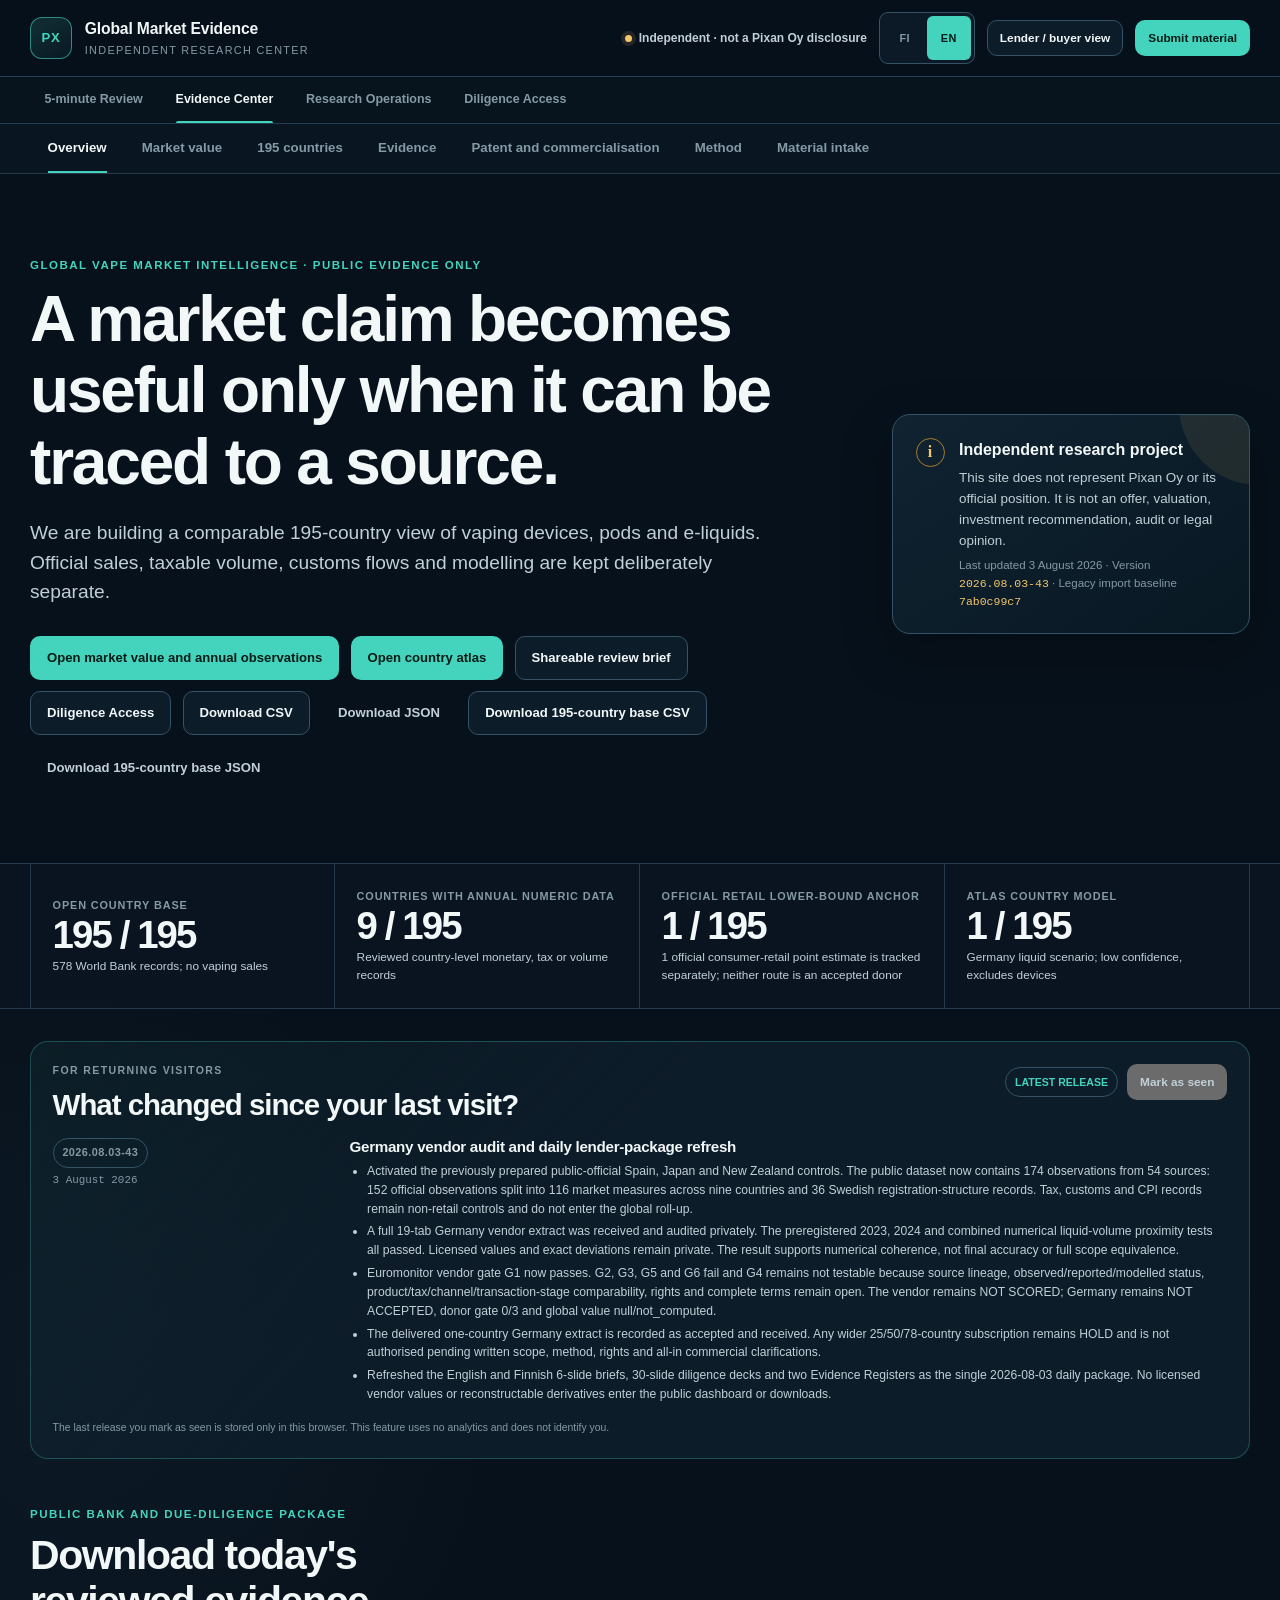
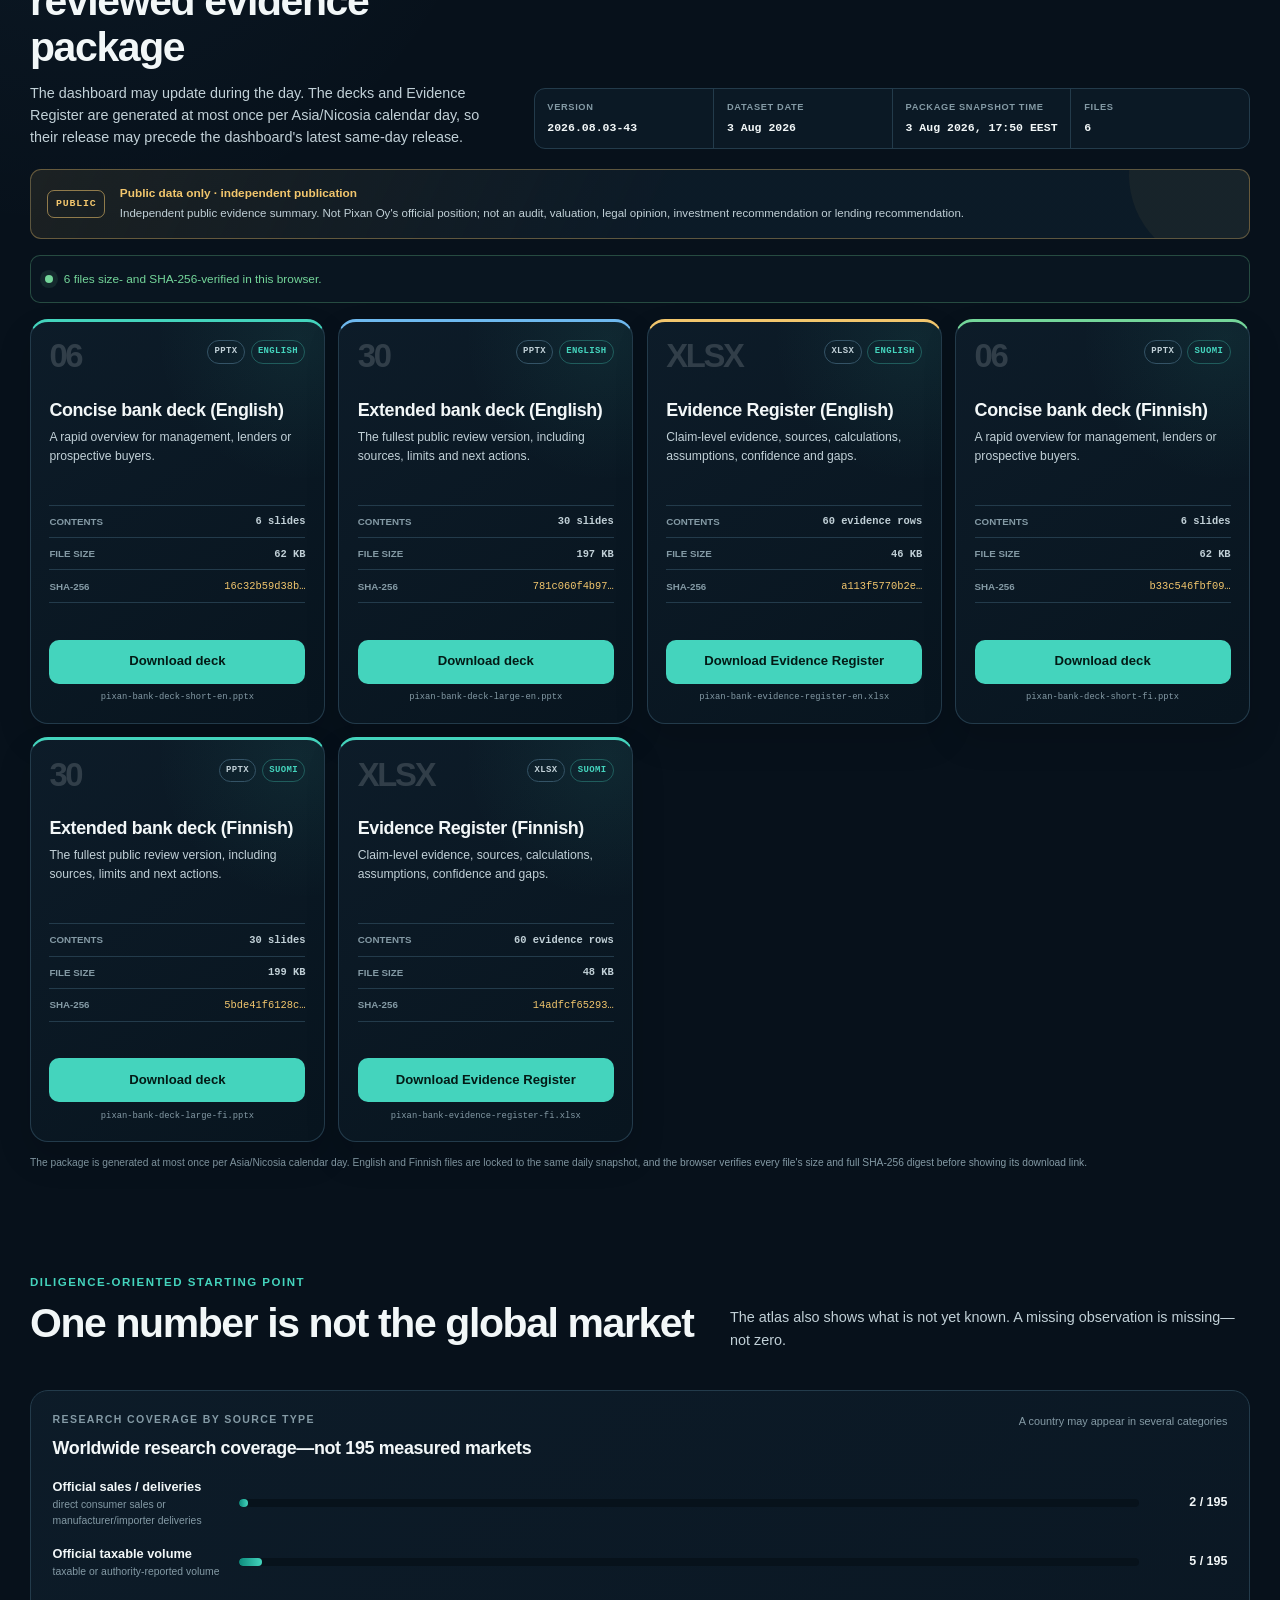
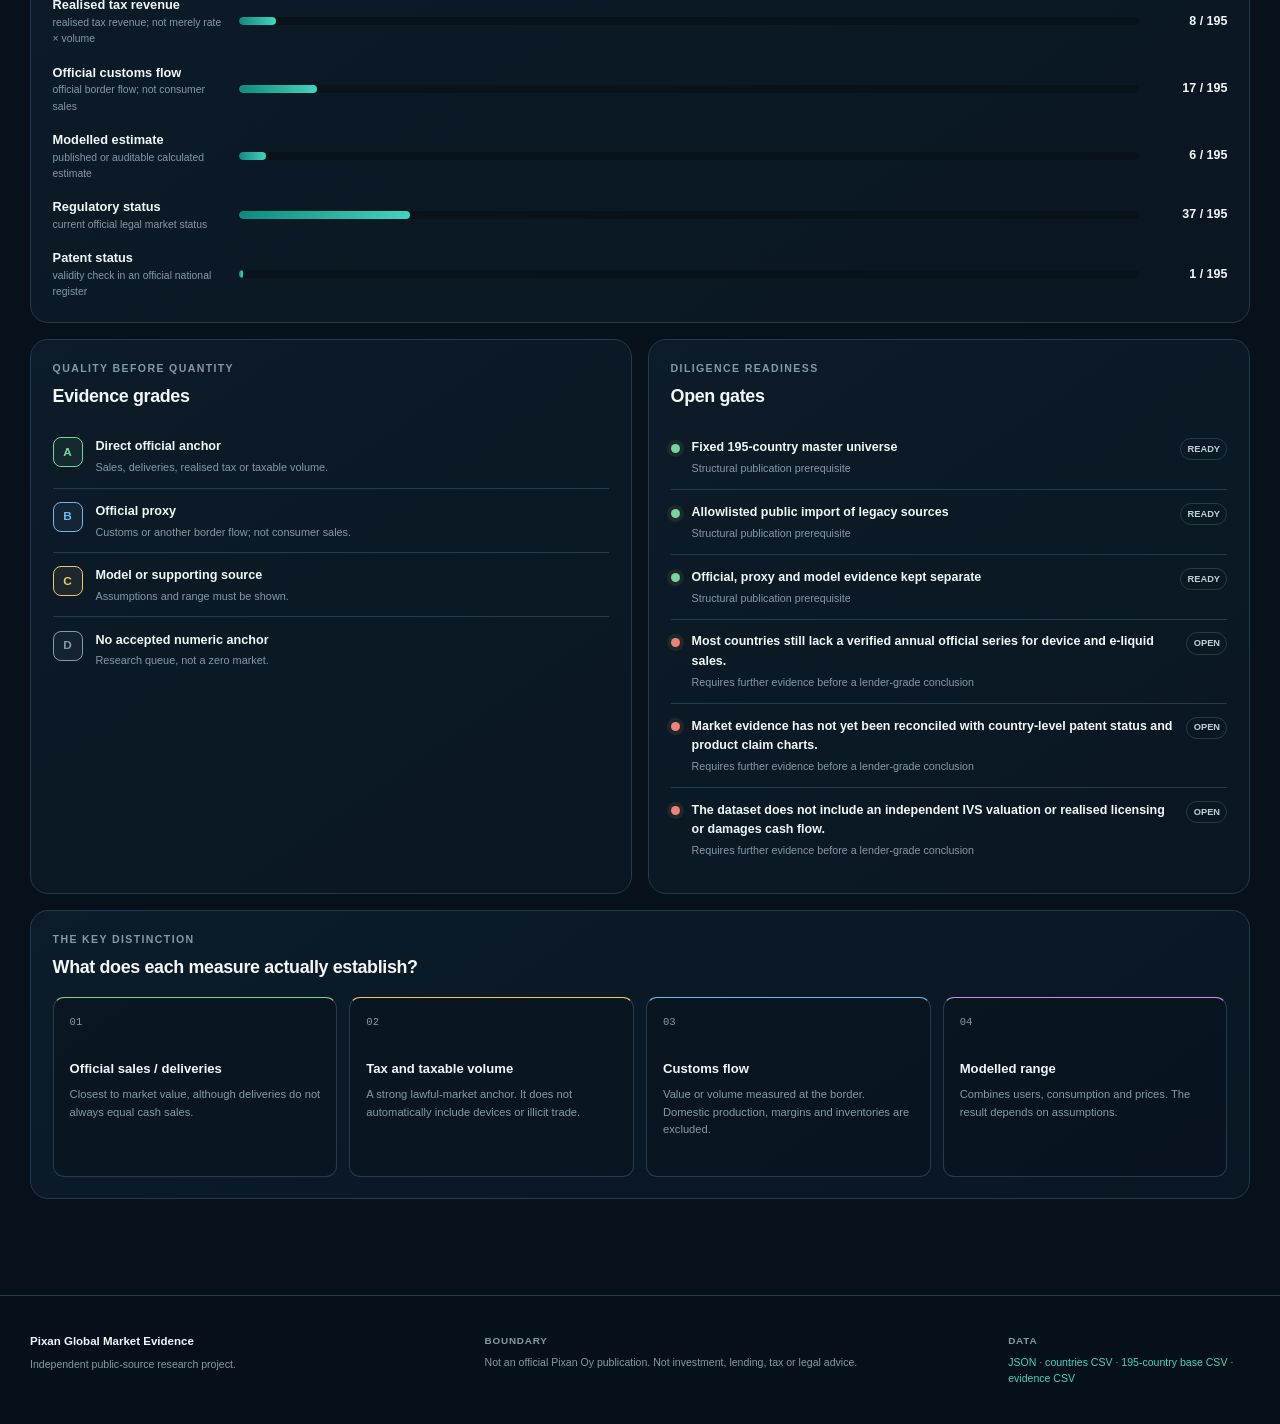
==== commit 38f3abf6: "Prepare v43 Germany vendor audit release candidate" ====
--- a/site/index.html
+++ b/site/index.html
@@ -18,10 +18,10 @@
   <meta name="twitter:image" content="https://jounirautio78-ops.github.io/pixan-global-market-evidence-public/assets/og-pixan-global-market-evidence.png">
   <title>Pixan Global Market Evidence</title>
   <link rel="icon" href="assets/favicon.svg" type="image/svg+xml">
-  <link rel="stylesheet" href="assets/styles.css?v=2026-08-02-41">
-  <script defer src="assets/i18n.js?v=2026-08-02-41"></script>
-  <script defer src="assets/downloads.js?v=2026-08-02-41"></script>
-  <script defer src="assets/app.js?v=2026-08-02-41"></script>
+  <link rel="stylesheet" href="assets/styles.css?v=2026-08-03-43">
+  <script defer src="assets/i18n.js?v=2026-08-03-43"></script>
+  <script defer src="assets/downloads.js?v=2026-08-03-43"></script>
+  <script defer src="assets/app.js?v=2026-08-03-43"></script>
 </head>
 <body class="atlas-page" data-review-view="evidence">
   <a class="skip-link" href="#main">Siirry sisältöön</a>
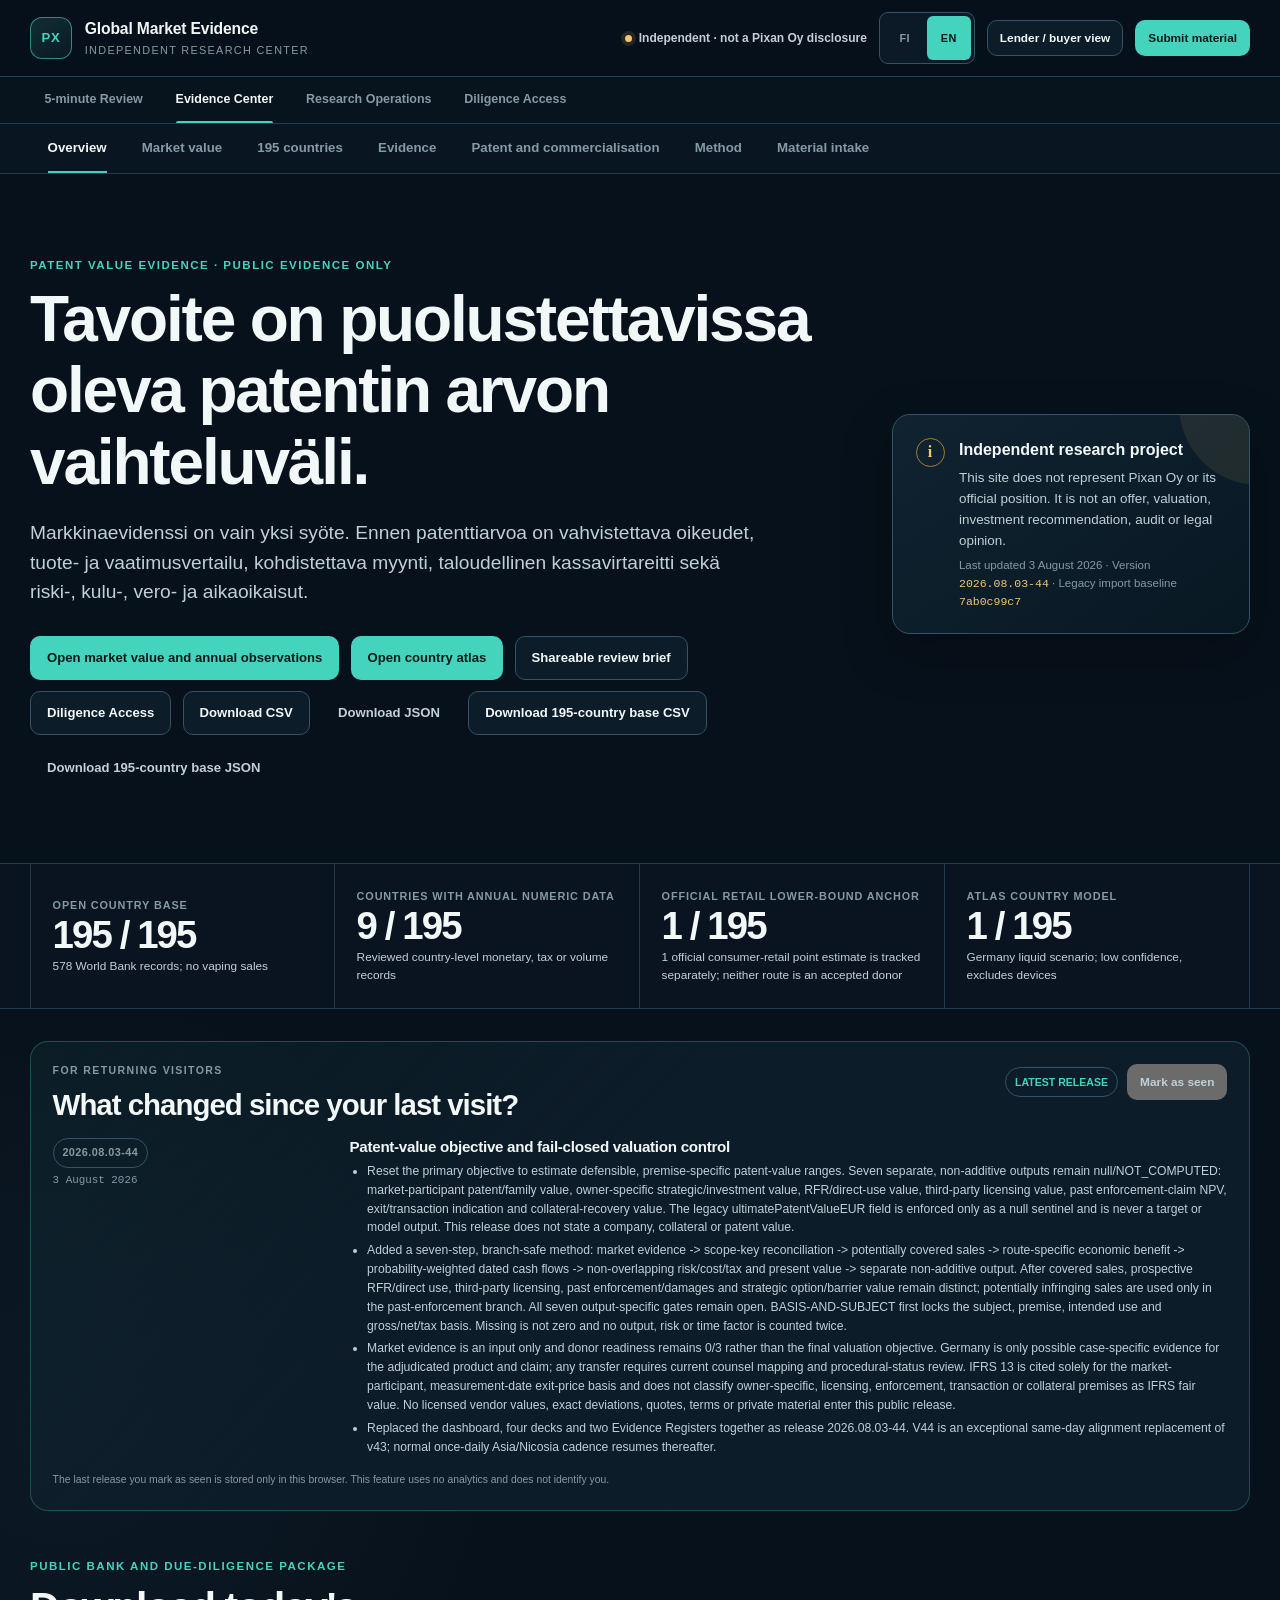
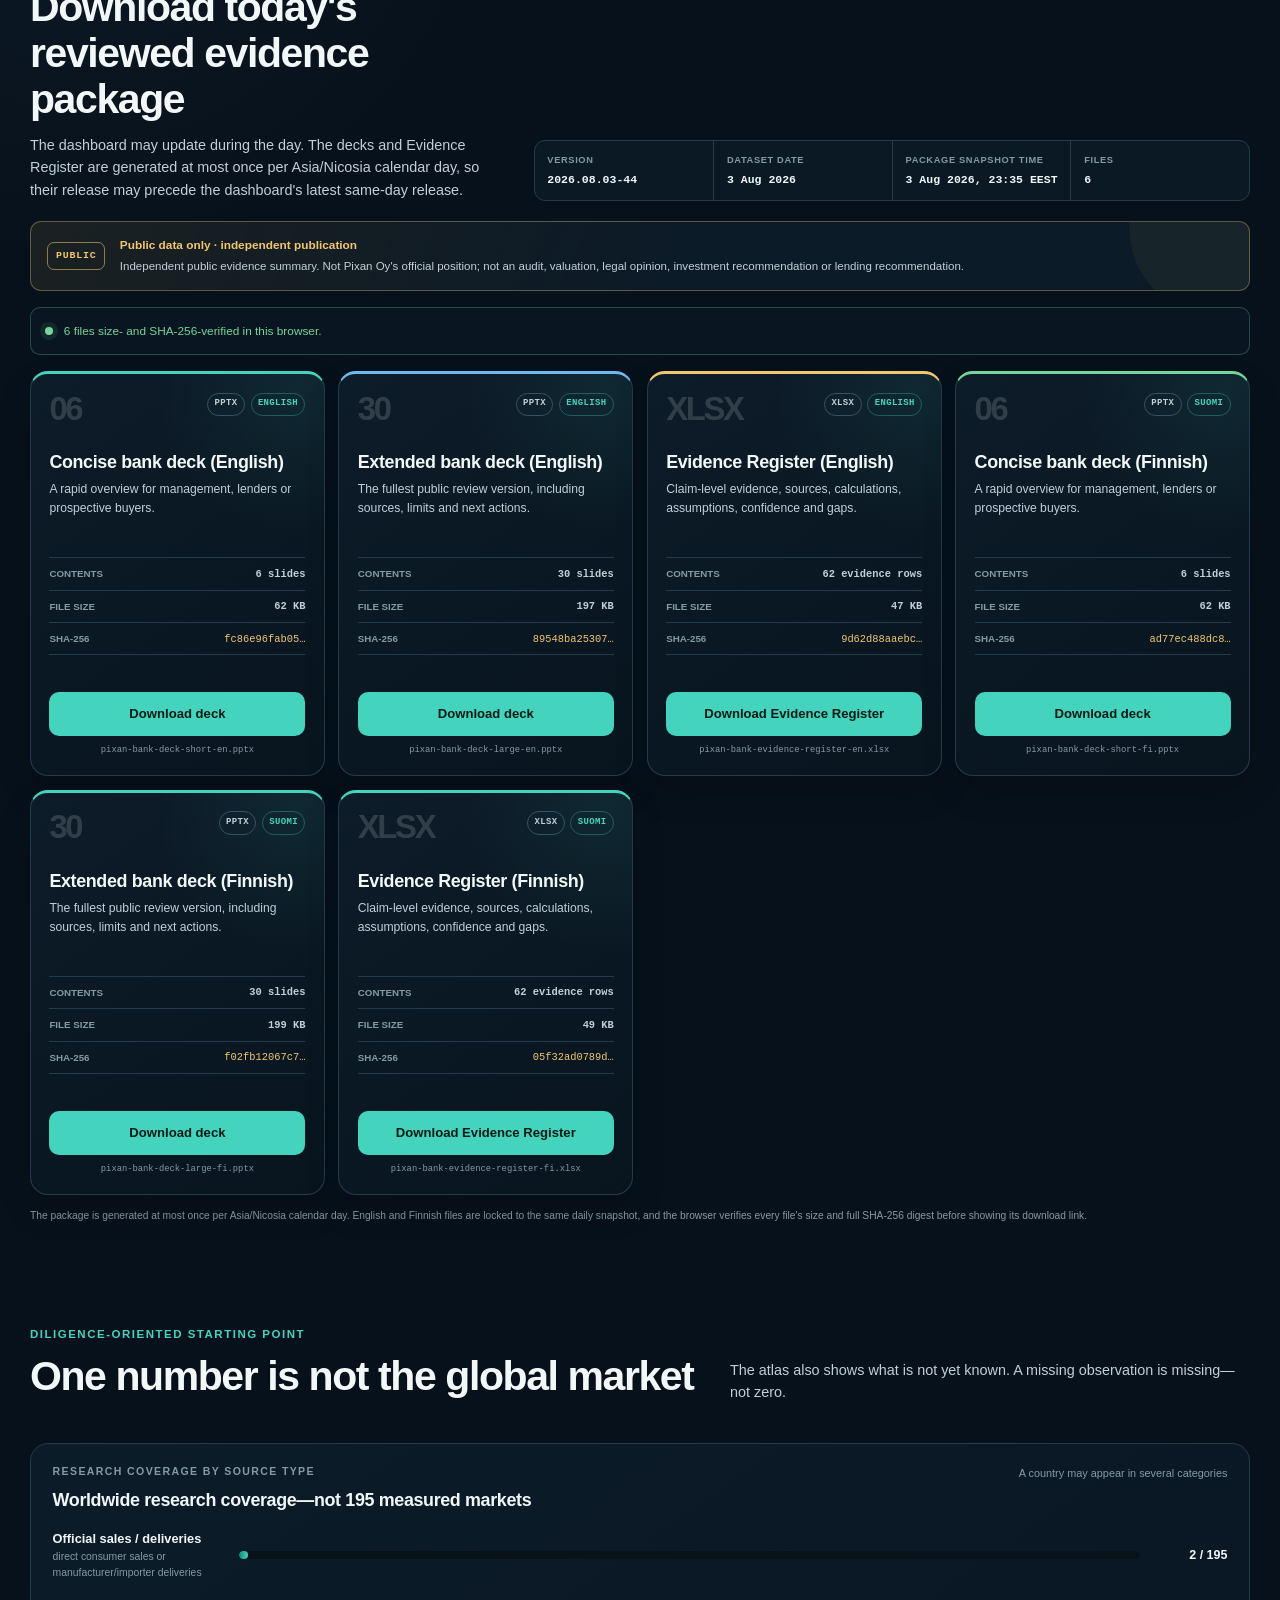
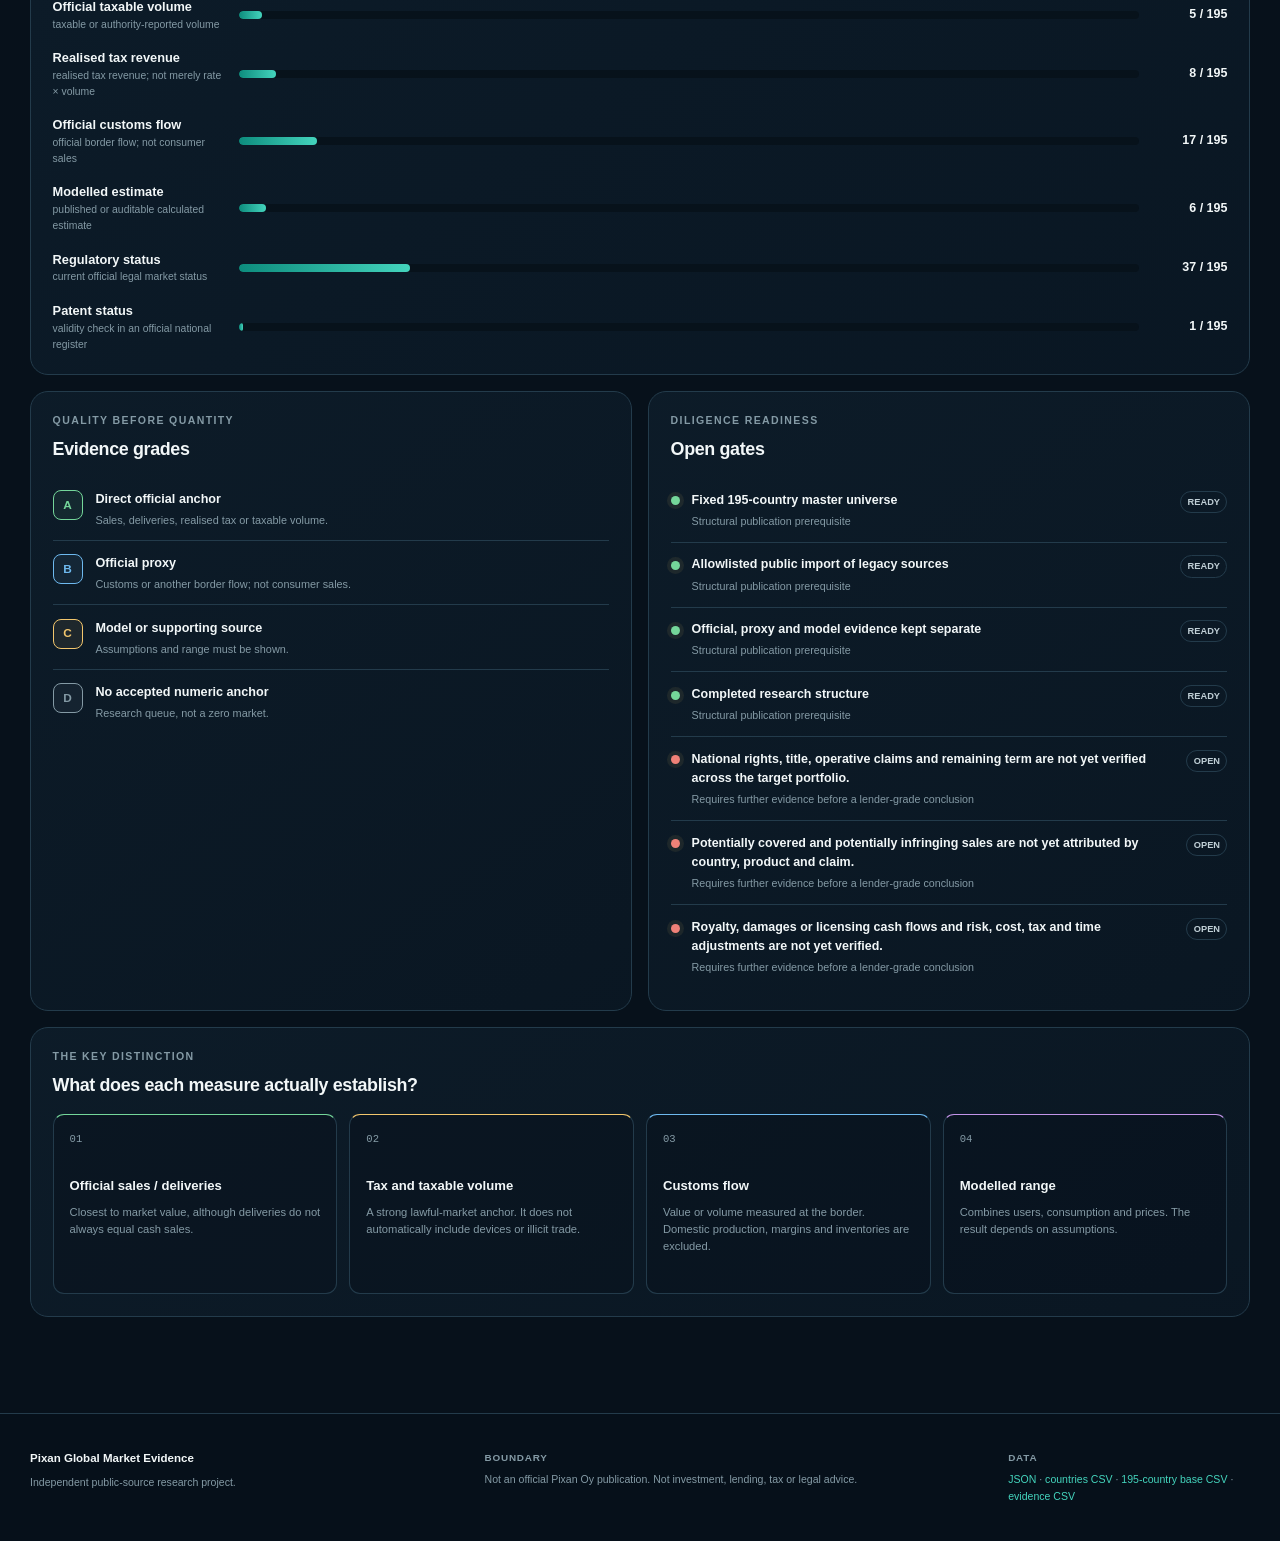
==== commit 85600fe4: "feat: pivot evidence center to patent valuation" ====
--- a/site/index.html
+++ b/site/index.html
@@ -18,10 +18,10 @@
   <meta name="twitter:image" content="https://jounirautio78-ops.github.io/pixan-global-market-evidence-public/assets/og-pixan-global-market-evidence.png">
   <title>Pixan Global Market Evidence</title>
   <link rel="icon" href="assets/favicon.svg" type="image/svg+xml">
-  <link rel="stylesheet" href="assets/styles.css?v=2026-08-03-43">
-  <script defer src="assets/i18n.js?v=2026-08-03-43"></script>
-  <script defer src="assets/downloads.js?v=2026-08-03-43"></script>
-  <script defer src="assets/app.js?v=2026-08-03-43"></script>
+  <link rel="stylesheet" href="assets/styles.css?v=2026-08-03-44">
+  <script defer src="assets/i18n.js?v=2026-08-03-44"></script>
+  <script defer src="assets/downloads.js?v=2026-08-03-44"></script>
+  <script defer src="assets/app.js?v=2026-08-03-44"></script>
 </head>
 <body class="atlas-page" data-review-view="evidence">
   <a class="skip-link" href="#main">Siirry sisältöön</a>
@@ -70,9 +70,9 @@
   <main id="main">
     <section class="hero shell" aria-labelledby="hero-title">
       <div class="hero-copy">
-        <p class="eyebrow">Global vape market intelligence · public evidence only</p>
-        <h1 id="hero-title">Markkinaväite on hyödyllinen vasta, kun sen voi jäljittää lähteeseen.</h1>
-        <p class="hero-lead">Rakennamme 195 maan vertailukelpoista kuvaa sähkötupakka-, laite-, podi- ja e-nestemarkkinoista. Virallinen myynti, verovolyymi, tullivirta ja mallinnus pidetään tarkoituksella erillään.</p>
+        <p class="eyebrow">Patent value evidence · public evidence only</p>
+        <h1 id="hero-title">Tavoite on puolustettavissa oleva patentin arvon vaihteluväli.</h1>
+        <p class="hero-lead">Markkinaevidenssi on vain yksi syöte. Ennen patenttiarvoa on vahvistettava oikeudet, tuote- ja vaatimusvertailu, kohdistettava myynti, taloudellinen kassavirtareitti sekä riski-, kulu-, vero- ja aikaoikaisut.</p>
         <div class="hero-actions">
           <a class="button button-primary" href="#market">Avaa markkina-arvo ja vuosihavainnot</a>
           <a class="button button-primary" href="#countries">Avaa maakohtainen atlas</a>
@@ -538,6 +538,16 @@
 
       <div id="patent-metrics" class="market-summary-grid patent-metrics" aria-live="polite"></div>
 
+      <article id="patent-valuation-summary" class="panel patent-valuation-summary" aria-labelledby="patent-valuation-summary-title">
+        <div class="panel-heading">
+          <div><p class="kicker">Arvonmäärityksen ensisijainen lopputulos</p><h3 id="patent-valuation-summary-title">Puolustettavissa oleva patentin arvon vaihteluväli</h3></div>
+          <span id="patent-valuation-summary-status" class="market-status-chip">NOT_COMPUTED</span>
+        </div>
+        <p id="patent-valuation-summary-boundary">Vanha yhden luvun kenttä on vain null-sentinel, ei lopullisen arvon tavoite. Seitsemän erillistä tulostapausta ovat keskenään ei-summattavia ja pysyvät NOT_COMPUTED-tilassa, kunnes seitsemän tuloskohtaista porttia sulkeutuvat.</p>
+        <div id="patent-valuation-summary-formula" class="patent-valuation-formula"></div>
+        <div id="patent-valuation-summary-gates" class="patent-valuation-gates"></div>
+      </article>
+
       <div class="patent-overview-grid">
         <article class="panel patent-overview-card">
           <div class="panel-heading"><div><p class="kicker">Keksintö ja oikeuden identiteetti</p><h3 id="patent-title">—</h3></div><span id="patent-central-status" class="market-status-chip">—</span></div>
--- a/site/assets/styles.css
+++ b/site/assets/styles.css
@@ -811,6 +811,123 @@
   border-top: 1px solid var(--line);
 }
 .cockpit-meta { max-width: 78ch; margin: 0; color: var(--muted); font-size: .78rem; }
+.patent-valuation-control {
+  position: relative;
+  border-block: 1px solid var(--line);
+  background: radial-gradient(circle at 88% 8%, rgba(63, 193, 193, .07), transparent 30%);
+}
+.patent-valuation-control[data-valuation-state="data_missing"],
+.patent-valuation-summary[data-valuation-state="data_missing"] { border-color: rgba(239, 129, 120, .34); }
+.patent-valuation-metrics { margin-block: 1rem; }
+.patent-valuation-formula-panel, .patent-valuation-gates-panel { margin-top: 1rem; }
+.patent-valuation-formula {
+  margin: 0;
+  padding: 0;
+  display: grid;
+  grid-template-columns: repeat(3, minmax(0, 1fr));
+  gap: .65rem;
+  list-style: none;
+}
+.patent-valuation-step {
+  min-width: 0;
+  padding: .9rem;
+  display: grid;
+  align-content: start;
+  gap: .55rem;
+  border: 1px solid var(--line);
+  border-radius: 10px;
+  background: linear-gradient(145deg, rgba(8, 22, 33, .98), rgba(12, 31, 44, .82));
+}
+.patent-valuation-step-heading {
+  display: grid;
+  grid-template-columns: auto minmax(0, 1fr) auto;
+  align-items: start;
+  gap: .55rem;
+}
+.patent-valuation-step-heading strong, .patent-valuation-step > strong { color: var(--text-soft); font-size: .72rem; line-height: 1.35; }
+.patent-valuation-step p { margin: 0; color: var(--muted); font-size: .63rem; line-height: 1.5; }
+.patent-valuation-step small { color: var(--amber); font-family: var(--font-mono); font-size: .53rem; }
+.patent-valuation-sequence {
+  color: var(--teal);
+  font-family: var(--font-mono);
+  font-size: .62rem;
+  font-weight: 900;
+}
+.patent-valuation-state {
+  width: fit-content;
+  padding: .18rem .34rem;
+  border: 1px solid rgba(242, 198, 109, .36);
+  border-radius: 999px;
+  color: var(--amber);
+  font-family: var(--font-mono);
+  font-size: .48rem;
+  font-weight: 900;
+  letter-spacing: .03em;
+  white-space: nowrap;
+}
+.patent-valuation-gates {
+  display: grid;
+  grid-template-columns: repeat(2, minmax(0, 1fr));
+  gap: .65rem;
+}
+.patent-valuation-gate {
+  min-width: 0;
+  padding: .9rem;
+  border: 1px solid rgba(242, 198, 109, .22);
+  border-radius: 10px;
+  background: rgba(242, 198, 109, .025);
+}
+.patent-valuation-gate-heading { display: flex; align-items: start; justify-content: space-between; gap: .7rem; }
+.patent-valuation-gate code { overflow-wrap: anywhere; color: var(--teal); font-size: .54rem; }
+.patent-valuation-gate h4 { margin: .55rem 0 .35rem; color: var(--text-soft); font-size: .76rem; }
+.patent-valuation-gate p { margin: 0; color: var(--muted); font-size: .64rem; line-height: 1.5; }
+.patent-valuation-gate > small { display: block; margin-top: .55rem; color: var(--amber); font-size: .54rem; font-weight: 800; text-transform: uppercase; }
+.patent-valuation-state-open { border-color: rgba(239, 129, 120, .36); color: var(--red); }
+.patent-valuation-germany, .patent-valuation-donor {
+  grid-column: 1 / -1;
+  padding: .9rem 1rem;
+  border: 1px solid rgba(99, 168, 220, .25);
+  border-radius: 10px;
+  background: rgba(99, 168, 220, .045);
+}
+.patent-valuation-germany strong, .patent-valuation-donor strong { color: var(--blue); font-size: .7rem; }
+.patent-valuation-germany p, .patent-valuation-donor p { margin: .35rem 0 0; color: var(--muted); font-size: .64rem; line-height: 1.5; }
+.patent-valuation-summary { margin-top: 1rem; border-top: 3px solid var(--amber); }
+.patent-valuation-summary > p { color: var(--muted); font-size: .72rem; line-height: 1.55; }
+.patent-valuation-summary .patent-valuation-formula { margin-top: .8rem; }
+.patent-valuation-step-compact {
+  grid-template-columns: auto minmax(0, 1fr);
+  align-items: start;
+  padding: .7rem;
+}
+.patent-valuation-step-compact small { grid-column: 2; }
+.patent-valuation-branch-section, .patent-valuation-output-section { grid-column: 1 / -1; min-width: 0; }
+.patent-valuation-branch-section { padding: .9rem; border: 1px solid rgba(99, 168, 220, .24); border-radius: 10px; background: rgba(99, 168, 220, .035); list-style: none; }
+.patent-valuation-branch-section > h4, .patent-valuation-output-section > h4 { margin-bottom: .65rem; color: var(--text-soft); font-size: .74rem; }
+.patent-valuation-branch-grid, .patent-valuation-output-grid { display: grid; grid-template-columns: repeat(2, minmax(0, 1fr)); gap: .55rem; }
+.patent-valuation-branch, .patent-valuation-output {
+  min-width: 0;
+  padding: .7rem;
+  display: grid;
+  grid-template-columns: minmax(0, 1fr) auto;
+  gap: .35rem .55rem;
+  border: 1px solid var(--line);
+  border-radius: 8px;
+  background: rgba(8, 22, 33, .7);
+}
+.patent-valuation-branch strong, .patent-valuation-output strong { color: var(--text-soft); font-size: .66rem; line-height: 1.4; }
+.patent-valuation-branch p, .patent-valuation-branch small, .patent-valuation-output code, .patent-valuation-output small { grid-column: 1 / -1; margin: 0; overflow-wrap: anywhere; color: var(--muted); font-size: .54rem; line-height: 1.4; }
+.patent-valuation-output-section { padding: .9rem; border: 1px solid rgba(63, 193, 193, .2); border-radius: 10px; background: rgba(63, 193, 193, .025); }
+.patent-valuation-output code { color: var(--teal); }
+.patent-valuation-special-controls { grid-column: 1 / -1; display: grid; grid-template-columns: repeat(3, minmax(0, 1fr)); gap: .55rem; }
+.patent-valuation-special-control { min-width: 0; padding: .8rem; border: 1px solid rgba(99, 168, 220, .2); border-radius: 9px; background: rgba(99, 168, 220, .03); }
+.patent-valuation-special-control > strong { display: block; margin-top: .55rem; color: var(--text-soft); font-size: .68rem; }
+.patent-valuation-special-control > p { margin: .35rem 0 0; color: var(--muted); font-size: .58rem; line-height: 1.45; }
+.patent-valuation-special-control > small { display: block; margin-top: .45rem; overflow-wrap: anywhere; color: var(--teal); font-size: .52rem; line-height: 1.4; }
+.patent-valuation-gate-compact { display: grid; grid-template-columns: auto minmax(0, 1fr); gap: .4rem .55rem; }
+.patent-valuation-gate-compact > strong { color: var(--text-soft); font-size: .68rem; line-height: 1.35; }
+.patent-valuation-gate-compact > small { grid-column: 2; margin: 0; color: var(--muted); font-size: .57rem; font-weight: 500; line-height: 1.4; text-transform: none; }
+.patent-valuation-empty { grid-column: 1 / -1; margin: 0; padding: .9rem; border: 1px dashed var(--line-strong); border-radius: 10px; color: var(--muted); font-size: .7rem; }
 .research-operations-overview {
   padding-block: 4rem 2.8rem;
   scroll-margin-top: 132px;
@@ -2413,6 +2530,7 @@
   .decision-cockpit-hero .disclosure-card { max-width: 760px; }
   .decision-cockpit-grid { grid-template-columns: repeat(2, minmax(0, 1fr)); }
   .cockpit-card-gates { grid-column: 1 / -1; }
+  .patent-valuation-formula { grid-template-columns: repeat(2, minmax(0, 1fr)); }
   .calculation-audit-summary, .source-freshness-summary { grid-template-columns: repeat(2, minmax(0, 1fr)); }
   .calculation-audit-grid { grid-template-columns: repeat(2, minmax(0, 1fr)); }
   .calculation-audit-card,
@@ -2470,6 +2588,12 @@
   .decision-cockpit-heading { align-items: flex-start; flex-direction: column; }
   .decision-cockpit-grid { grid-template-columns: 1fr; }
   .cockpit-card-gates { grid-column: auto; }
+  .patent-valuation-formula, .patent-valuation-gates { grid-template-columns: 1fr; }
+  .patent-valuation-germany, .patent-valuation-donor { grid-column: auto; }
+  .patent-valuation-branch-grid, .patent-valuation-output-grid { grid-template-columns: 1fr; }
+  .patent-valuation-special-controls { grid-template-columns: 1fr; }
+  .patent-valuation-step-heading { grid-template-columns: auto minmax(0, 1fr); }
+  .patent-valuation-step-heading .patent-valuation-state { grid-column: 2; }
   .decision-cockpit-footer { align-items: flex-start; flex-direction: column; }
   .calculation-audit-grid { grid-template-columns: 1fr; }
   .calculation-audit-missing { grid-column: auto; }
@@ -2616,7 +2740,8 @@
   .review-page .grade { border: 1px solid currentColor; }
   .review-page .no-print { display: none !important; }
   .donor-ledger { break-inside: auto; }
-  .donor-candidate-card, .donor-ledger-rule, .donor-summary-item, .evidence-lane-card, .scenario-card, .scenario-global-gate { break-inside: avoid; }
+  .donor-candidate-card, .donor-ledger-rule, .donor-summary-item, .evidence-lane-card, .scenario-card, .scenario-global-gate,
+  .patent-valuation-step, .patent-valuation-gate, .patent-valuation-branch, .patent-valuation-output, .patent-valuation-special-control { break-inside: avoid; }
   .donor-criteria-details:not([open]) > :not(summary) { display: block !important; }
   .bank-package-section { display: none !important; }
   .review-page a { text-decoration: none; }
